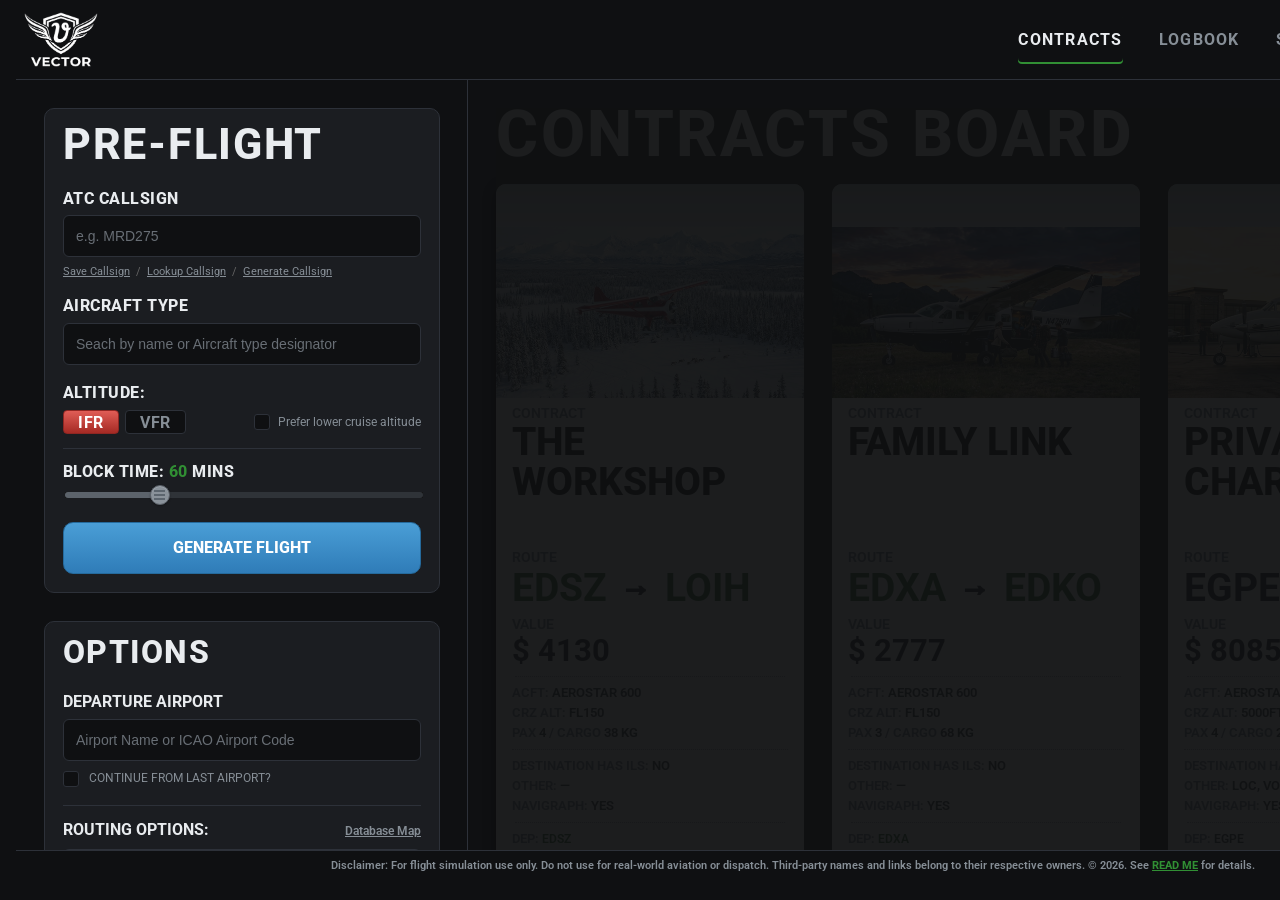
==== index.html @ 9121f008 "Fix military ticket styling, MTOW notam timing, route-search perf, mission pool/weight data (part 10" ====
<!DOCTYPE html>
<html lang="en">
<head>
    <meta charset="UTF-8">
    <meta name="viewport" content="width=device-width, initial-scale=1.0">
	<link rel="preconnect" href="https://fonts.googleapis.com">
	<link rel="preconnect" href="https://fonts.gstatic.com" crossorigin>
	<link href="https://fonts.googleapis.com/css2?family=Roboto:wght@400;500;600;700&display=swap" rel="stylesheet">
	<link rel="stylesheet" href="styles.css">
    <title>VECTOR - FLIGHT DISPATCH</title>
	<link rel="icon" href="favicon/favicon.ico" sizes="any">
	<link rel="icon" type="image/png" sizes="32x32" href="favicon/favicon-32x32.png">
	<link rel="icon" type="image/png" sizes="16x16" href="favicon/favicon-16x16.png">
	<link rel="apple-touch-icon" sizes="180x180" href="favicon/apple-touch-icon.png">
	<link rel="manifest" href="favicon/site.webmanifest">
	<meta http-equiv="Cache-Control" content="no-cache, no-store, must-revalidate">
	<meta http-equiv="Pragma" content="no-cache">
	<meta http-equiv="Expires" content="0">
<script>
(function () {
    var useFileProtocol = window.location.protocol === "file:";
    var loaderUrl = useFileProtocol ? "loader.js" : ("loader.js?_=" + Date.now());
    if (!useFileProtocol) {
        try {
            loaderUrl = new URL("loader.js", window.location.href).toString();
            loaderUrl += (loaderUrl.indexOf("?") === -1 ? "?" : "&") + "_=" + Date.now();
        } catch (e) {}
    }
    document.write('<script src="' + loaderUrl + '"><\/script>');
})();
</script>
</head>
<body>
<div class="app-shell">
<header class="board-topbar" aria-label="VECTOR main navigation">
    <button type="button" class="board-topbar-logo-btn" onclick="boardTabGo('contracts')" aria-label="VECTOR home - Contracts Board">
        <img src="images/logowhite.png" alt="VECTOR" class="board-topbar-logo">
    </button>
    <div class="board-topbar-end">
    <nav class="board-topbar-nav" role="tablist" aria-label="Contracts, Logbook and Settings">
        <button type="button" id="boardTabContracts" class="board-topbar-link is-active" role="tab" aria-selected="true" onclick="boardTabGo('contracts')">CONTRACTS</button>
        <button type="button" id="boardTabLogbook" class="board-topbar-link" role="tab" aria-selected="false" onclick="boardTabGo('logbook')">LOGBOOK</button>
        <button type="button" id="boardTabSettings" class="board-topbar-link" role="tab" aria-selected="false" onclick="boardTabGo('settings')">SETTINGS</button>
    </nav>
    <a href="https://www.buymeacoffee.com/manicminer" target="_blank" rel="noopener noreferrer" class="board-topbar-bmc footer-bmc" aria-label="Buy Me a Coffee">
        <img src="https://cdn.buymeacoffee.com/buttons/v2/default-yellow.png" alt="Buy Me a Coffee" class="board-topbar-bmc-img">
    </a>
    </div>
</header>
<hr class="board-topbar-rule" aria-hidden="true">
<div class="app-body">
<aside class="board-sidebar" aria-label="VECTOR dispatch controls">
    <div class="board-sidebar-scroll">
        <div class="board-sidebar-preflight-card">
        <h2 class="board-sidebar-heading">Pre-Flight</h2>
        <div class="dispatch-control-group board-sidebar-form">
            <div class="dispatch-form-field">
                <label for="callsignInput">ATC CALLSIGN</label>
                <input type="text" id="callsignInput" placeholder="e.g. MRD275" maxlength="7" required>
                <span class="field-hint callsign-actions" style="display:block; margin-left:0; margin-top:0;">
                    <a class="link-inline" onclick="event.preventDefault(); saveCallsign();">Save Callsign</a>
                    <span class="field-hint-sep">/</span>
                    <a class="link-inline" href="https://123atc.com/call-signs" target="_blank" rel="noopener noreferrer">Lookup Callsign</a>
                    <span class="field-hint-sep">/</span>
                    <a class="link-inline" onclick="event.preventDefault(); generateRandomCallsign();">Generate Callsign</a>
                </span>
            </div>
            <div class="dispatch-form-field">
                <label for="aircraftInput" class="flex-label">AIRCRAFT TYPE</label>
                <div class="input-relative-wrap">
                    <input type="text" id="aircraftInput" placeholder="Seach by name or Aircraft type designator" autocomplete="off">
                    <div id="customAircraftList" class="custom-datalist"></div>
                </div>
            </div>
            <div class="dispatch-form-field altitude-title-field">
                <label class="field-title">ALTITUDE:</label>
            </div>
            <div class="preflight-rules-row">
                <div class="preflight-rules-toggle" role="group" aria-label="Flight rules">
                    <button type="button" id="ifrRulesBtn" class="rules-toggle-btn is-active" aria-pressed="true" onclick="setFlightRulesMode('IFR')">IFR</button>
                    <button type="button" id="vfrRulesBtn" class="rules-toggle-btn" aria-pressed="false" onclick="setFlightRulesMode('VFR')">VFR</button>
                </div>
                <label class="preflight-prefer-lower" for="preferLowerCruiseToggle">
                    <input type="checkbox" id="preferLowerCruiseToggle"> Prefer lower cruise altitude
                </label>
            </div>
            <script>
            (function () {
                try {
                    var saved = localStorage.getItem("dispatcher_flight_rules_mode");
                    if (saved === "VFR") {
                        var vfrEl = document.getElementById("vfrRulesBtn");
                        var ifrEl = document.getElementById("ifrRulesBtn");
                        if (vfrEl) { vfrEl.classList.add("is-active"); vfrEl.setAttribute("aria-pressed", "true"); }
                        if (ifrEl) { ifrEl.classList.remove("is-active"); ifrEl.setAttribute("aria-pressed", "false"); }
                    }
                    var lowerEl = document.getElementById("preferLowerCruiseToggle");
                    var savedLower = localStorage.getItem("dispatcher_prefer_lower_cruise");
                    if (lowerEl && savedLower === "1") lowerEl.checked = true;
                    if (lowerEl) {
                        lowerEl.addEventListener("change", function () {
                            localStorage.setItem("dispatcher_prefer_lower_cruise", lowerEl.checked ? "1" : "0");
                        });
                    }
                } catch (e) {}
            })();
            </script>
            <hr class="preflight-rules-divider">
            <div class="slider-section board-sidebar-slider">
                <label for="timeSlider" class="slider-header-row" id="timeSliderHeading">
                    Block Time: <span id="timeVal">60</span> <span id="timeUnit">mins</span>
                </label>
                <input type="range" id="timeSlider" min="40" max="120" step="10" value="60" oninput="updateFlightTimeDisplay()" style="width: 100%; cursor: pointer;">
            </div>
            <div class="slider-section board-sidebar-slider" id="heliFixedBlockTime" style="display:none;">
                <label class="slider-header-row">BLOCK TIME: <span id="heliFixedBlockVal">30</span> MINS</label>
            </div>
            <button id="generateFlightBtn" type="button" onclick="dispatchFlight()">GENERATE FLIGHT</button>
        </div>
        </div>
        <details class="board-sidebar-optional-details" open>
            <summary class="board-sidebar-subheading">Options</summary>
            <div class="board-sidebar-optional-body">
            <div class="dispatch-form-field">
                <label for="depOverrideInput" class="field-title">DEPARTURE AIRPORT</label>
                <div class="dep-field-wrap">
                    <input type="text" id="depOverrideInput" placeholder="Airport Name or ICAO Airport Code" autocomplete="off">
                    <div id="customAirportList" class="custom-datalist"></div>
                </div>
            </div>
            <div class="dispatch-form-field board-sidebar-checks">
                <label class="checkbox-option checkbox-option--last-arrival" for="useLastArrivalToggle">
                    <input type="checkbox" id="useLastArrivalToggle" onchange="toggleLastArrival()">CONTINUE FROM LAST AIRPORT?
                </label>
            </div>
            <hr class="board-sidebar-navigraph-divider board-sidebar-navigraph-divider--bottom" aria-hidden="true">
            <div class="dispatch-form-field">
                <div class="routing-options-header">
                    <label for="routingScopeSelect" class="field-title">ROUTING OPTIONS:</label>
                    <span class="field-hint routing-map-hint"><a class="link-inline" href="https://www.google.com/maps/d/edit?mid=1m27z2BIBRWRM3MgD9UExPAOqxxRmntE&usp=sharing" target="_blank" rel="noopener noreferrer">Database Map</a></span>
                </div>
                <select id="routingScopeSelect">
                    <option value="worldwide">Worldwide</option>
                    <option value="americas">Americas Only</option>
                    <option value="row">Europe &amp; Rest of World</option>
                </select>
                <script>
                (function () {
                    var valid = { worldwide: true, americas: true, row: true };
                    try {
                        var saved = localStorage.getItem("dispatcher_routing_scope");
                        var sel = document.getElementById("routingScopeSelect");
                        if (saved && valid[saved] && sel) sel.value = saved;
                    } catch (e) {}
                })();
                </script>
            </div>
            <label class="board-sidebar-navigraph-panel" for="navigraphOnlyToggle">
                <span class="board-sidebar-navigraph-option">
                    <input type="checkbox" id="navigraphOnlyToggle">
                    <img src="images/icon_navi_color.png" alt="" class="board-sidebar-navigraph-icon" aria-hidden="true">
                    <span class="board-sidebar-navigraph-text">Only use Navigraph airports</span>
                </span>
            </label>
                <script>
                (function () {
                    try {
                        var el = document.getElementById("navigraphOnlyToggle");
                        var saved = localStorage.getItem("dispatcher_navigraph_only");
                        if (el && saved === "1") el.checked = true;
                        if (el) {
                            el.addEventListener("change", function () {
                                localStorage.setItem("dispatcher_navigraph_only", el.checked ? "1" : "0");
                            });
                        }
                    } catch (e) {}
                })();
                </script>
            <div class="dispatch-form-field board-sidebar-checks">
                <label class="checkbox-option" for="militaryBaseToggle">
                    <input type="checkbox" id="militaryBaseToggle">USE MILITARY AIRBASES / CIVILIAN CONTRACTOR
                </label>
            </div>
            <div class="board-sidebar-flourish" aria-hidden="true">
                <img src="images/flourish.png" alt="">
            </div>
            </div>
            <p id="appVersionLabel" class="board-sidebar-app-version" aria-label="Application version"></p>
        </details>
    </div>
</aside>
<div class="board-main">
<div class="container">
<div id="contractsBoardPanel" class="contracts-board-panel is-active is-awaiting-generate" aria-label="Available contracts">
    <div class="contracts-board-header">
        <h3>Contracts Board</h3>
        <p class="contracts-board-note" id="contractsBoardNote"></p>
    </div>
    <div class="contracts-ticket-stage">
        <div class="contracts-ticket-grid is-inactive" id="contractsTicketGrid">
        <div class="contract-ticket-slot">
        <article class="contract-ticket" data-ticket-index="0" aria-label="Contract ticket 1" onclick="onContractTicketClick(event, 0)">
                <div class="contract-ticket-photo-wrap">
                    <div class="contract-ticket-photo" data-role="photo" aria-hidden="true"></div>
                    <div class="contract-ticket-photo-overlay" data-role="photo-overlay" aria-hidden="true"></div>
                    <div class="contract-ticket-photo-matrix" data-role="photo-matrix" aria-hidden="true"></div>
                    <p class="contract-ticket-photo-brief" data-role="photo-brief" aria-hidden="true"></p>
                    <p class="contract-ticket-photo-label" data-role="photo-label">FLIGHT# VEC001</p>
                </div>
                <div class="contract-ticket-headline">
                    <p class="contract-ticket-label">CONTRACT</p>
                    <div class="contract-ticket-title-row">
                        <h4 class="contract-ticket-mission" data-role="mission">Awaiting dispatch</h4>
                    </div>
                    <hr class="contract-ticket-title-rule" aria-hidden="true">
                </div>
            <div class="contract-ticket-body">
                <p class="contract-ticket-label">ROUTE</p>
                <p class="contract-ticket-route" data-role="route">
                    <span class="contract-ticket-route-icao" data-role="dep-icao">—</span>
                    <span class="contract-ticket-route-arrow" aria-hidden="true"></span>
                    <span class="contract-ticket-route-icao" data-role="arr-icao">—</span>
                </p>
                <p class="contract-ticket-label">VALUE</p>
                <p class="contract-ticket-value" data-role="value">$ —</p>
                <hr class="contract-ticket-rule" aria-hidden="true">
                <div class="contract-ticket-meta" data-role="meta">Awaiting dispatch</div>
                <hr class="contract-ticket-rule" aria-hidden="true">
                <div class="contract-ticket-meta">
                    <div class="contract-ticket-meta-line" data-role="dep-scenery"></div>
                    <hr class="contract-ticket-meta-divider" aria-hidden="true">
                    <div class="contract-ticket-meta-line" data-role="arr-scenery"></div>
                </div>
                <p class="contract-ticket-pp" data-role="pp">+0 Prestige Points</p>
                <div class="contract-ticket-footer">
                <div class="contract-ticket-actions">
                    <button type="button" class="contract-ticket-accept" data-role="accept" disabled>Accept Contract</button>
                    <div class="contract-ticket-export" data-role="export">
                        <a class="simbrief-btn dispatch-action-btn" data-role="simbrief" href="#" target="_blank" rel="noopener noreferrer"><img src="images/icon_navi_color.png" alt="" class="dispatch-action-btn-icon" aria-hidden="true">Send Plan to SimBrief</a>
                        <a class="simbrief-btn dispatch-action-btn" data-role="pln" href="#" style="cursor: pointer;"><img src="images/MSFS2024.png" alt="" class="dispatch-action-btn-icon" aria-hidden="true">Download MSFS.PLN</a>
                        <hr class="contract-ticket-export-rule" aria-hidden="true">
                        <button type="button" class="contract-ticket-reselect" data-role="reselect" onclick="clearContractTicketSelection()">Select another job</button>
                        <button type="button" class="dispatch-action-btn" data-role="log" onclick="logCurrentFlight()">Save Flight to Logbook</button>
                    </div>
                </div>
                </div>
            </div>
        </article>
        </div>
        <div class="contract-ticket-slot">
        <article class="contract-ticket" data-ticket-index="1" aria-label="Contract ticket 2" onclick="onContractTicketClick(event, 1)">
                <div class="contract-ticket-photo-wrap">
                    <div class="contract-ticket-photo" data-role="photo" aria-hidden="true"></div>
                    <div class="contract-ticket-photo-overlay" data-role="photo-overlay" aria-hidden="true"></div>
                    <div class="contract-ticket-photo-matrix" data-role="photo-matrix" aria-hidden="true"></div>
                    <p class="contract-ticket-photo-brief" data-role="photo-brief" aria-hidden="true"></p>
                    <p class="contract-ticket-photo-label" data-role="photo-label">FLIGHT# VEC002</p>
                </div>
                <div class="contract-ticket-headline">
                    <p class="contract-ticket-label">CONTRACT</p>
                    <div class="contract-ticket-title-row">
                        <h4 class="contract-ticket-mission" data-role="mission">Awaiting dispatch</h4>
                    </div>
                    <hr class="contract-ticket-title-rule" aria-hidden="true">
                </div>
            <div class="contract-ticket-body">
                <p class="contract-ticket-label">ROUTE</p>
                <p class="contract-ticket-route" data-role="route">
                    <span class="contract-ticket-route-icao" data-role="dep-icao">—</span>
                    <span class="contract-ticket-route-arrow" aria-hidden="true"></span>
                    <span class="contract-ticket-route-icao" data-role="arr-icao">—</span>
                </p>
                <p class="contract-ticket-label">VALUE</p>
                <p class="contract-ticket-value" data-role="value">$ —</p>
                <hr class="contract-ticket-rule" aria-hidden="true">
                <div class="contract-ticket-meta" data-role="meta">Awaiting dispatch</div>
                <hr class="contract-ticket-rule" aria-hidden="true">
                <div class="contract-ticket-meta">
                    <div class="contract-ticket-meta-line" data-role="dep-scenery"></div>
                    <hr class="contract-ticket-meta-divider" aria-hidden="true">
                    <div class="contract-ticket-meta-line" data-role="arr-scenery"></div>
                </div>
                <p class="contract-ticket-pp" data-role="pp">+0 Prestige Points</p>
                <div class="contract-ticket-footer">
                <div class="contract-ticket-actions">
                    <button type="button" class="contract-ticket-accept" data-role="accept" disabled>Accept Contract</button>
                    <div class="contract-ticket-export" data-role="export">
                        <a class="simbrief-btn dispatch-action-btn" data-role="simbrief" href="#" target="_blank" rel="noopener noreferrer"><img src="images/icon_navi_color.png" alt="" class="dispatch-action-btn-icon" aria-hidden="true">Send Plan to SimBrief</a>
                        <a class="simbrief-btn dispatch-action-btn" data-role="pln" href="#" style="cursor: pointer;"><img src="images/MSFS2024.png" alt="" class="dispatch-action-btn-icon" aria-hidden="true">Download MSFS.PLN</a>
                        <hr class="contract-ticket-export-rule" aria-hidden="true">
                        <button type="button" class="contract-ticket-reselect" data-role="reselect" onclick="clearContractTicketSelection()">Select another job</button>
                        <button type="button" class="dispatch-action-btn" data-role="log" onclick="logCurrentFlight()">Save Flight to Logbook</button>
                    </div>
                </div>
                </div>
            </div>
        </article>
        </div>
        <div class="contract-ticket-slot">
        <article class="contract-ticket" data-ticket-index="2" aria-label="Contract ticket 3" onclick="onContractTicketClick(event, 2)">
                <div class="contract-ticket-photo-wrap">
                    <div class="contract-ticket-photo" data-role="photo" aria-hidden="true"></div>
                    <div class="contract-ticket-photo-overlay" data-role="photo-overlay" aria-hidden="true"></div>
                    <div class="contract-ticket-photo-matrix" data-role="photo-matrix" aria-hidden="true"></div>
                    <p class="contract-ticket-photo-brief" data-role="photo-brief" aria-hidden="true"></p>
                    <p class="contract-ticket-photo-label" data-role="photo-label">FLIGHT# VEC003</p>
                </div>
                <div class="contract-ticket-headline">
                    <p class="contract-ticket-label">CONTRACT</p>
                    <div class="contract-ticket-title-row">
                        <h4 class="contract-ticket-mission" data-role="mission">Awaiting dispatch</h4>
                    </div>
                    <hr class="contract-ticket-title-rule" aria-hidden="true">
                </div>
            <div class="contract-ticket-body">
                <p class="contract-ticket-label">ROUTE</p>
                <p class="contract-ticket-route" data-role="route">
                    <span class="contract-ticket-route-icao" data-role="dep-icao">—</span>
                    <span class="contract-ticket-route-arrow" aria-hidden="true"></span>
                    <span class="contract-ticket-route-icao" data-role="arr-icao">—</span>
                </p>
                <p class="contract-ticket-label">VALUE</p>
                <p class="contract-ticket-value" data-role="value">$ —</p>
                <hr class="contract-ticket-rule" aria-hidden="true">
                <div class="contract-ticket-meta" data-role="meta">Awaiting dispatch</div>
                <hr class="contract-ticket-rule" aria-hidden="true">
                <div class="contract-ticket-meta">
                    <div class="contract-ticket-meta-line" data-role="dep-scenery"></div>
                    <hr class="contract-ticket-meta-divider" aria-hidden="true">
                    <div class="contract-ticket-meta-line" data-role="arr-scenery"></div>
                </div>
                <p class="contract-ticket-pp" data-role="pp">+0 Prestige Points</p>
                <div class="contract-ticket-footer">
                <div class="contract-ticket-actions">
                    <button type="button" class="contract-ticket-accept" data-role="accept" disabled>Accept Contract</button>
                    <div class="contract-ticket-export" data-role="export">
                        <a class="simbrief-btn dispatch-action-btn" data-role="simbrief" href="#" target="_blank" rel="noopener noreferrer"><img src="images/icon_navi_color.png" alt="" class="dispatch-action-btn-icon" aria-hidden="true">Send Plan to SimBrief</a>
                        <a class="simbrief-btn dispatch-action-btn" data-role="pln" href="#" style="cursor: pointer;"><img src="images/MSFS2024.png" alt="" class="dispatch-action-btn-icon" aria-hidden="true">Download MSFS.PLN</a>
                        <hr class="contract-ticket-export-rule" aria-hidden="true">
                        <button type="button" class="contract-ticket-reselect" data-role="reselect" onclick="clearContractTicketSelection()">Select another job</button>
                        <button type="button" class="dispatch-action-btn" data-role="log" onclick="logCurrentFlight()">Save Flight to Logbook</button>
                    </div>
                </div>
                </div>
            </div>
        </article>
        </div>
    </div>
    </div>
</div>

<div id="logbookPanel" class="settings-panel settings-group board-logbook">
        <h3>PILOT LOGBOOK</h3>
        <div class="logbook-sheet">
        <div class="db-stats-container logbook-stats-grid">
            <div class="db-stat-item db-stat-item--static">
                <span>Total Flights</span>
                <span id="lbTotalFlights">0</span>
            </div>
            <div class="db-stat-item db-stat-item--static">
                <span>Flight Time (hrs)</span>
                <span id="lbTotalHours">0.0</span>
            </div>
            <div class="db-stat-item db-stat-item--static">
                <span>Savings</span>
                <span id="lbTotalSavings">$0</span>
            </div>
        </div>
<div class="url-box logbook-table-wrap">
<table id="logbookTable" style="margin-top: 0; text-align: left; width: 100%;">
<thead>
    <tr>
        <th class="lb-date">Date</th>
        <th class="lb-route">Route</th>
        <th class="lb-aircraft">Aircraft</th>
        <th class="lb-mission">Mission</th>
        <th class="lb-time">Time</th>
        <th class="lb-action">Remove</th>
    </tr>
</thead>
                <tbody id="logbookTableBody">
                    <tr><td colspan="6" style="text-align: center; opacity: 0.7;">No flights logged yet.</td></tr>
                </tbody>
            </table>
        </div>
        <div id="paginationControls" class="pagination-controls">
            <a href="#" onclick="event.preventDefault(); changePage(-1);">&lt; Prev.</a>
            <span id="pageIndicator" class="pagination-indicator"></span>
            <a href="#" onclick="event.preventDefault(); changePage(1);">Next &gt;</a>
        </div>
        <div class="logbook-actions">
            <a href="#" id="addLastFlightLink" onclick="event.preventDefault(); addLastFlightToLogbook();">Add last flight to logbook</a>
            <div class="logbook-actions-right">
                <a href="#" id="exportLogbookLink" onclick="event.preventDefault(); exportDatabaseBackup();">Export Logbook</a>
                <span class="field-hint-sep">/</span>
                <a href="#" id="clearLogbookLink" class="link-danger is-disabled" aria-disabled="true" onclick="event.preventDefault(); clearLogbook();">Clear entire logbook</a>
            </div>
        </div>
        </div>
    </div>
    <div id="settingsPanel" class="settings-panel settings-group board-settings">
        <h3>SETTINGS</h3>
        <div class="settings-sheet">
        <div class="settings-sheet-body">
        <div class="settings-sheet-group">
        <details class="settings-section">
            <summary>Owned Airports</summary>
            <div class="settings-section-body settings-form-card">
        <div class="hint-block">
            Enter the ICAO codes for airport scenery that you own, separated by commas. As long as the ICAO is in the master database, or you have added it using the "Add New Airport (to Local DB)" option below, and you have selected 'Enable Preferred Routing', the dispatcher will prioritize routes using these airports and highlight the ICAO code in a green colour on the dispatch form to indicate that you own this airport.
        </div>
        <textarea id="ownedAirportsInput" rows="3" placeholder="e.g. EGLL, KJFK, YSSY" style="resize: vertical;"></textarea>
        <div class="prefer-owned-row">
            <input type="checkbox" id="preferOwnedToggle">
            <label for="preferOwnedToggle" class="accent-checkbox-label">Enable Preferred Routing</label>
        </div>
        <button type="button" onclick="saveOwnedAirports()">Save Airport Preferences</button>
            </div>
        </details>
        <details class="settings-section">
            <summary>Job Ticket Photo Filter</summary>
            <div class="settings-section-body settings-form-card">
        <div class="hint-block">
            Select 'Static' to remove the animation on the mission image on the contract tickets.
        </div>
        <div class="photo-filter-btn-grid" id="contractsPhotoFxToggle" role="group" aria-label="Ticket photo hover effect">
            <div class="photo-filter-option">
                <div class="photo-filter-preview-wrap">
                    <div class="photo-filter-preview-photo" data-role="photo-filter-preview" aria-hidden="true"></div>
                </div>
                <button type="button" class="photo-filter-btn" data-fx="static" aria-pressed="false">Static</button>
            </div>
            <div class="photo-filter-option photo-filter-option--crt">
                <div class="photo-filter-preview-wrap photo-filter-preview-wrap--crt">
                    <div class="photo-filter-preview-photo" data-role="photo-filter-preview" aria-hidden="true"></div>
                </div>
                <button type="button" class="photo-filter-btn" data-fx="crt" aria-pressed="true">CRT</button>
            </div>
        </div>
            </div>
        </details>
        <details class="settings-section">
            <summary>Add New Airport (to Local DB)</summary>
            <div class="settings-section-body settings-form-card">
        <div class="hint-block">
            Adds a missing airport to your local database so it can be used for departures, arrivals, and owned-airport routing. Latitude and longitude are required for distance and route generation.
        </div>
		<div class="form-grid-2" style="margin-top: 10px;">
			<div>
			<label for="newLat">Latitude (Decimal):</label>
			<input type="number" id="newLat" placeholder="e.g. 35.214" step="any">
			</div>
			<div>
			<label for="newLon">Longitude (Decimal):</label>
			<input type="number" id="newLon" placeholder="e.g. -80.943" step="any">
			</div>
		</div>
		<div class="form-grid-4">
            <div>
                <label for="newIcao">Airport ICAO:</label>
                <input type="text" id="newIcao" placeholder="e.g. EGLL" maxlength="4">
            </div>
            <div>
                <label for="newName">Airport Name:</label>
                <input type="text" id="newName" placeholder="e.g. Heathrow">
            </div>
            <div>
                <label for="newElev">Elevation (ft):</label>
                <input type="number" id="newElev" placeholder="e.g. 83">
            </div>
            <div>
                <label for="newApLength">Runway Length (ft):</label>
                <input type="number" id="newApLength" placeholder="e.g. 8000">
            </div>
        </div>
		<div class="form-grid-2">
            <div>
                <label for="newRwyType">Largest aircraft type permitted:</label>
                <select id="newRwyType">
                    <option value="GA">Light GA only</option>
                    <option value="TURBO">Turboprops (includes GA)</option>
                    <option value="BIZ JET">Business jets (includes Turboprops &amp; GA)</option>
                    <option value="JET">Full jet field (airliners, fighters, bombers, biz jets, and all smaller types)</option>
                    <option value="HELI">Helipad/ Helicopters only</option>
                    <option value="GLIDER">Glider strip / winch launch only</option>
                </select>
                <details class="info-details airport-rwy-type-help">
                    <summary>Why separate turboprop and business jet?</summary>
                    <div class="info-details-body">
                        Even when a runway is long enough on paper, noise rules, weight limits, or missing FBO facilities may still restrict it to turboprops only. Set the highest aircraft category this airport actually supports. Runway length is entered separately and is also checked against each aircraft.
                    </div>
                </details>
            </div>
            <div>
                <label for="newSource">Scenery source (display only):</label>
                <select id="newSource">
                    <option value="Contrail Store">Contrail</option>
                    <option value="Flightsim.to">Flightsim.to</option>
                    <option value="iniBuilds">iniBuilds</option>
                    <option value="MSFS hand-crafted airport">MSFS Hand-Crafted</option>
                    <option value="Asobo Gliderport">Asobo Gliderport</option>
                    <option value="Asobo Detailed Airports">Asobo Detailed Airports</option>
                    <option value="MSFS Marketplace">MSFS Marketplace</option>
                    <option value="ORBX Store">ORBX</option>
                    <option value="SimMarket Store">SimMarket</option>
                    <option value="Other">Other Retail Channels</option>
                </select>
            </div>
        </div>
        <div class="control-group mission-tags-section airport-additional-options">
            <h4 class="form-section-title">Additional Options</h4>
            <div class="note-text" style="margin-bottom: 12px;">N.B. If 'Military airbase' is selected, this field is only used when 'Use Military Airbases' is enabled in the sidebar Options panel.</div>
            <div class="checkbox-grid">
                <label class="checkbox-option" for="newApMilitary">
                    <input type="checkbox" id="newApMilitary">Military airbase</label>
                <label class="checkbox-option" for="newApHasIls">
                    <input type="checkbox" id="newApHasIls">Has ILS approach</label>
            </div>
        </div>
        <div class="btn-row">
            <button type="button" onclick="saveCustomAirport()">Save Custom Airport</button>
        </div>
        <details class="info-details">
            <summary>What does Add New Airport (to Local DB) do?</summary>
            <div class="info-details-body">
                <strong>Add New Airport (to Local DB):</strong> Saves a missing airport to your browser so it appears in the departure search and route picker.
                <ul>
                    <li>Runway length and largest permitted aircraft type control which airframes can use the airport.</li>
                    <li>Coordinates are used for distance, heading, and map routing — look them up if you are unsure.</li>
                    <li>Custom glider strips: set largest permitted aircraft type to <strong>Glider strip / winch launch only</strong>.</li>
                </ul>
            </div>
        </details>
            </div>
        </details>
        <details class="settings-section">
            <summary>Add New Aircraft (to Local DB)</summary>
            <div class="settings-section-body settings-form-card">
        <div class="hint-block">
            Adds a missing aircraft to your local fleet list.
        </div>
        <div class="form-grid-2">
            <div>
                <label for="newAcName">Aircraft Name:</label>
                <input type="text" id="newAcName" placeholder="e.g. Guimbal Cabri G2">
            </div>
            <div>
                <label for="newAcIcao">Aircraft ICAO Code: <span class="field-hint">(<a href="https://www.icao.int/operational-safety/doc-8643-aircraft-type-designators/search" target="_blank" rel="noopener noreferrer">Lookup Aircraft</a> / <a href="https://www.helihub.com/data/icao-code/" target="_blank" rel="noopener noreferrer">Lookup Helicopter</a>)</span></label>
                <input type="text" id="newAcIcao" placeholder="e.g. CABG" maxlength="4">
            </div>
        </div>
        <div class="form-grid-2">
            <div>
                <label for="newAcLength">Min Takeoff Distance (ft):</label>
                <input type="number" id="newAcLength" placeholder="e.g. 1000">
            </div>
            <div>
                <label for="newAcClass">Aircraft Type:</label>
<select id="newAcClass" onchange="updateCustomAircraftForm()">
    <optgroup label="Civilian">
        <option value="GA">General Aviation / STOL</option>
        <option value="TURBO">Turboprop</option>
        <option value="BIZ JET">Business Jet</option>
        <option value="JET">Commercial Airliners (Passenger &amp; Freight)</option>
    </optgroup>
    <optgroup label="Military / Special">
        <option value="MIL_JET">Fighter Jet</option>
        <option value="WARBIRD">Warbird (e.g. Spitfire)</option>
        <option value="HELI">Helicopter</option>
        <option value="GLIDER">Glider / Sailplane</option>
    </optgroup>
</select>
            </div>
        </div>
        <div class="form-grid-2-mt">
            <div>
                <label for="newAcMaxD">Maximum range (nm):</label>
                <input type="number" id="newAcMaxD" placeholder="e.g. 3115" min="1" oninput="this.dataset.touched='1'">
            </div>
        </div>
        <div class="note-text" style="margin-bottom: 24px;">N.B. Minimum sector distance is set automatically by the aircraft class. Enter manufacturer maximum range from the POH or AFM. The dispatcher uses this value for routing and range-cap alerts.</div>
        <div class="form-grid-2-mt">
            <div>
                <label for="newAcMaxPax">Max Passengers (excluding pilot):</label>
                <input type="number" id="newAcMaxPax" placeholder="e.g. 180">
            </div>
            <div>
                <label for="newAcMaxCargo">Max Cargo (kg):</label>
                <input type="number" id="newAcMaxCargo" placeholder="e.g. 5000">
            </div>
            <div>
                <label for="newAcMtow">MTOW (kg):</label>
                <input type="number" id="newAcMtow" placeholder="e.g. 75000">
            </div>
            <div>
                <label for="newAcOew">OEW (kg):<span class="field-hint">(<a href="https://ansperformance.eu/acronym/oew/" target="_blank" rel="noopener noreferrer">OEW definition</a>)</span></label>
                <input type="number" id="newAcOew" placeholder="e.g. 42000">
            </div>
            <div>
                <label for="newAcMlw">MLW (kg, optional):<span class="field-hint">(Max Landing Weight)</span></label>
                <input type="number" id="newAcMlw" placeholder="e.g. 63000">
            </div>
            <div>
                <label for="newAcMzfw">MZFW (kg, optional):<span class="field-hint">(Max Zero-Fuel Weight)</span></label>
                <input type="number" id="newAcMzfw" placeholder="e.g. 58000">
            </div>
        </div>
        <div class="note-text" style="margin-bottom: 12px;">N.B. MLW and MZFW are optional. Leave blank if unknown from the POH/AFM — the dispatcher simply won't apply that weight cap for this aircraft. Both must be at or below MTOW.</div>
        <div class="form-grid-2-mt section-before-mission-tags">
            <div>
                <label for="newAcFuel">Fuel Burn (kg/nm):</label>
                <input type="number" id="newAcFuel" placeholder="e.g. 6.0" step="0.1">
            </div>
        </div>
	<div class="control-group mission-tags-section">
            <h4 class="form-section-title">Mission roles</h4>
            <div class="note-text" style="margin-bottom: 12px;">Tick what this aircraft flies. VECTOR builds the mission list automatically — you do not pick individual briefings here.</div>
            <div class="checkbox-grid">
                <label class="checkbox-option" for="newAcRolePassenger">
                    <input type="checkbox" id="newAcRolePassenger" checked onchange="updateCustomAircraftForm()">Passenger</label>
                <label class="checkbox-option" for="newAcRoleCargo">
                    <input type="checkbox" id="newAcRoleCargo" onchange="updateCustomAircraftForm()">Cargo / freight</label>
                <label class="checkbox-option" for="newAcRoleExecutive">
                    <input type="checkbox" id="newAcRoleExecutive" onchange="updateCustomAircraftForm()">Executive (business jet / VIP)</label>
                <label class="checkbox-option" for="newAcRoleMilitary">
                    <input type="checkbox" id="newAcRoleMilitary" onchange="updateCustomAircraftForm()">Military operations</label>
                <label class="checkbox-option" for="newAcRoleMedevac">
                    <input type="checkbox" id="newAcRoleMedevac">Air ambulance / medevac</label>
            </div>
            <div id="acCargoTierWrap" class="form-grid-2-mt" style="display: none;">
                <div>
                    <label for="newAcCargoTier">Cargo type:</label>
                    <select id="newAcCargoTier" class="select-no-margin">
                        <option value="light">Light cargo</option>
                        <option value="regional">Regional cargo</option>
                        <option value="heavy">Heavy cargo (civil)</option>
                        <option value="military">Military cargo / airlifter</option>
                    </select>
                </div>
            </div>
            <h4 class="form-section-subtitle">Additional Options</h4>
            <div class="checkbox-grid">
                <div class="checkbox-option-group">
                    <label class="checkbox-option" for="newAcMilitary">
                        <input type="checkbox" id="newAcMilitary" onchange="updateCustomAircraftForm()">Military Aircraft</label>
                    <label class="checkbox-option checkbox-sub-option" id="acTagCivilOkWrap" for="newAcCivilOk" style="display: none;">
                        <input type="checkbox" id="newAcCivilOk">Can also fly civilian contracts</label>
                </div>
                <div id="acTagFighterWrap" class="checkbox-option" style="display: none;">
                    <input type="checkbox" id="newAcFighter">
                    <label for="newAcFighter">Fighter / tactical jet missions</label>
                </div>
                <label class="checkbox-option" for="newAcStol">
                    <input type="checkbox" id="newAcStol">Short-field / STOL capable</label>
                <div id="acTagLightHeliWrap" class="checkbox-option" style="display: none;">
                    <input type="checkbox" id="newAcLightHeli">
                    <label for="newAcLightHeli">Light helicopter (R22-class)</label>
                </div>
                <div id="acTagMilHeliWrap" class="checkbox-option" style="display: none;">
                    <input type="checkbox" id="newAcMilHeli">
                    <label for="newAcMilHeli">Military helicopter</label>
                </div>
                <label class="checkbox-option" for="newAcRecon">
                    <input type="checkbox" id="newAcRecon">Strategic Recon. Missions</label>
            </div>
            <h4 class="form-section-subtitle">Glider Options</h4>
            <div id="acTagGliderWrap" class="checkbox-grid" style="display: none;">
                <label class="checkbox-option" for="newAcSelfLaunch">
                    <input type="checkbox" id="newAcSelfLaunch">Self-launch (motor glider)</label>
                <label class="checkbox-option" for="newAcSelfSustain">
                    <input type="checkbox" id="newAcSelfSustain">Self-sustaining motor glider</label>
                <label class="checkbox-option" for="newAcSailplane">
                    <input type="checkbox" id="newAcSailplane">Pure sailplane (no engine)</label>
                <label class="checkbox-option" for="newAcElectric">
                    <input type="checkbox" id="newAcElectric">Electric self-launch</label>
                <label class="checkbox-option" for="newAcTwinSeat">
                    <input type="checkbox" id="newAcTwinSeat">Two-seat glider</label>
            </div>
        </div>
        <div class="control-group mission-tags-section ticket-fx-section">
            <h4 class="form-section-title">Job Ticket FX:</h4>
            <div class="note-text" style="margin-bottom: 12px;">Select one override for this aircraft. Untick the selected option to inherit its category default.</div>
            <input type="hidden" id="newAcTicketFx" value="">
            <div class="ticket-fx-selector-layout">
                <div class="ticket-fx-options-grid">
                    <label class="checkbox-option" for="newAcTicketFxStandard"><input type="checkbox" id="newAcTicketFxStandard" value="crt-standard" data-ticket-fx-option onchange="selectCustomAircraftTicketFx(this)">Standard CRT</label>
                    <label class="checkbox-option" for="newAcTicketFxMilitary"><input type="checkbox" id="newAcTicketFxMilitary" value="crt-military" data-ticket-fx-option onchange="selectCustomAircraftTicketFx(this)">Military Green</label>
                    <label class="checkbox-option" for="newAcTicketFxVintage"><input type="checkbox" id="newAcTicketFxVintage" value="crt-vintage" data-ticket-fx-option onchange="selectCustomAircraftTicketFx(this)">Vintage / Sepia</label>
                    <label class="checkbox-option" for="newAcTicketFxBusiness"><input type="checkbox" id="newAcTicketFxBusiness" value="crt-business" data-ticket-fx-option onchange="selectCustomAircraftTicketFx(this)">Business Jet LED</label>
                    <label class="checkbox-option" for="newAcTicketFxCommercial"><input type="checkbox" id="newAcTicketFxCommercial" value="crt-commercial" data-ticket-fx-option onchange="selectCustomAircraftTicketFx(this)">Commercial MCDU</label>
                    <label class="checkbox-option" for="newAcTicketFxRegional"><input type="checkbox" id="newAcTicketFxRegional" value="crt-regional" data-ticket-fx-option onchange="selectCustomAircraftTicketFx(this)">Regional Blue MCDU</label>
                    <label class="checkbox-option" for="newAcTicketFxStarship"><input type="checkbox" id="newAcTicketFxStarship" value="crt-starship" data-ticket-fx-option onchange="selectCustomAircraftTicketFx(this)">Starship Collins</label>
                    <label class="checkbox-option" for="newAcTicketFxHelicopter"><input type="checkbox" id="newAcTicketFxHelicopter" value="crt-helicopter" data-ticket-fx-option onchange="selectCustomAircraftTicketFx(this)">Helicopter Avionics ’90s</label>
                </div>
                <div class="ticket-fx-selector-preview" aria-hidden="true">
                    <div id="newAcTicketFxPreview" class="ticket-fx-custom-preview ticket-fx-preview-static"><span class="ticket-fx-custom-preview-copy">SELECT A PROFILE</span><span class="ticket-fx-custom-preview-label">INHERIT CATEGORY DEFAULT</span></div>
                </div>
            </div>
        </div>
        <div class="aircraft-save-block">
        <div class="btn-row btn-row--save-airframe">
            <button type="button" onclick="saveCustomAircraft()">Save Custom Airframe</button>
        </div>
        <details class="info-details">
            <summary>What does Add New Aircraft (to Local DB) do?</summary>
            <div class="info-details-body">
                <strong>Add New Aircraft (to Local DB):</strong> Saves an aircraft to your custom database.
                <ul>
                    <li>Mission tags are used to define how the dispatcher classifies aircraft. e.g. Gliders need Aircraft Type: <strong>Glider / Sailplane</strong>, category <strong>Glider</strong>, and the appropriate glider options (self-launch, sailplane, etc.).</li>
                    <li>Enter maximum range (nm) from the aircraft manual. This controls sector routing. Minimum sector distance is set automatically by class.</li>
                </ul>
            </div>
        </details>
        </div>
            </div>
        </details>
        <details class="settings-section">
            <summary>Custom Database Management</summary>
            <div class="settings-section-body settings-form-card">
				<div class="hint-block" style="text-align: left; margin-bottom: 20px; font-weight: normal;">
            N.B. Any custom aircraft and airports that you have added to your local database will be removed if you empty your browser cache. Use the buttons below to create and restore a local backup of your custom database before emptying your browser cache. Logbook Entries are included in the exported file.
        </div>
        <div class="backup-actions">
            <div class="backup-btn-grid">
                <button type="button" class="backup-btn backup-btn--manage" onclick="toggleManageCustomDb()">Manage Custom Database</button>
                <button type="button" class="backup-btn backup-btn--export" onclick="exportDatabaseBackup()">Export Backup</button>
                <button type="button" class="backup-btn backup-btn--reset" onclick="resetCustomDatabase()">Reset Custom Database</button>
                <button type="button" class="backup-btn backup-btn--import" onclick="document.getElementById('importFileInput').click()">Import Backup</button>
            </div>
            <input type="file" id="importFileInput" style="display:none;" accept=".json" onchange="importDatabaseBackup(this)">
            <div class="backup-info-grid">
                <details class="info-details reset-db-info backup-info-reset">
                    <summary>What does Reset Custom Database do?</summary>
                    <div class="info-details-body">
                        <strong>Step-by-Step</strong>
                        <ul class="numbered-list">
                            <li><strong>1. Confirmation:</strong> A dialog asks for permission to wipe custom data.</li>
                            <li><strong>2. Deletion:</strong> Custom airports, custom aircraft, custom mission assignments, Job Ticket FX settings, and your Owned Airports list are removed from your browser's local memory.</li>
                            <li><strong>3. What about my Logbook?:</strong> Your Logbook is not deleted when you click Reset Custom Database. You can clear your logbook entries on the Pilot Logbook page.</li>
                            <li><strong>4. Reassurance:</strong> Clicking Reset Custom Database does not clear your cookies, bookmarks, or browsing history; it only affects the specific VECTOR information listed above.</li>
                            <li><strong>5. Clean up:</strong> The interface will update to reflect the empty database.</li>
                        </ul>
                    </div>
                </details>
                <details class="info-details reset-db-info backup-info-export">
                    <summary>What does Export Backup do?</summary>
                    <div class="info-details-body">
                        Export Backup saves a local copy of any custom airports, custom aircraft (including Job Ticket FX settings and custom mission settings), your Logbook, and your Owned Airports list.
                    </div>
                </details>
            </div>
            <div id="manageCustomDbPanel" class="manage-custom-db-inline" style="display: none;">
            <h3 style="margin-top: 0;">Manage Custom Database</h3>
                <h4 class="manage-custom-db-heading">Custom Airports</h4>
                <div class="url-box logbook-table-wrap custom-db-table-wrap">
                    <table class="custom-db-table" style="margin-top: 0; text-align: left; width: 100%;">
                        <thead>
                            <tr>
                                <th class="cdb-icao">ICAO</th>
                                <th class="cdb-name">Name</th>
                                <th class="cdb-rwy">Runway Length</th>
                                <th class="cdb-source">Scenery Source</th>
                                <th class="cdb-action">Remove</th>
                            </tr>
                        </thead>
                        <tbody id="manageCustomAirportsBody"></tbody>
                    </table>
                </div>
                <h4 class="manage-custom-db-heading">Custom Aircraft</h4>
                <div class="url-box logbook-table-wrap custom-db-table-wrap">
                    <table class="custom-db-table" style="margin-top: 0; text-align: left; width: 100%;">
                        <thead>
                            <tr>
                                <th class="cdb-icao">ICAO</th>
                                <th class="cdb-name">Name</th>
                                <th class="cdb-mission">Mission Category</th>
                                <th class="cdb-action">Remove</th>
                            </tr>
                        </thead>
                        <tbody id="manageCustomAircraftBody"></tbody>
                    </table>
                </div>
            </div>
        </div>
        <hr class="config-separator">
        <div class="db-stats-container custom-db-stats">
            <div class="db-stat-item" onclick="toggleDropdown('customAirportsList')">
                <span>Saved Airports</span>
                <span id="customAirportsCount">0</span>
            </div>
            <div id="customAirportsList" class="db-dropdown" style="display:none;"></div>
            <div class="db-stat-item" onclick="toggleDropdown('savedAircraftList')">
                <span>Saved Aircraft</span>
                <span id="customAircraftCount">0</span>
            </div>
<div id="savedAircraftList" class="db-dropdown" style="display:none;"></div>
        </div>
            </div>
        </details>
        <details class="settings-section">
            <summary>Permanent Database</summary>
            <div class="settings-section-body settings-form-card">
        <div class="db-stats-container permanent-db-categories">
            <div class="db-stat-cell">
                <div class="db-stat-item" onclick="toggleDropdown('coreHandcraftedList')">
                    <span>MSFS Hand-Crafted</span>
                    <span id="coreHandcraftedCount">0</span>
                </div>
                <div id="coreHandcraftedList" class="db-dropdown" style="display:none;"></div>
            </div>
            <div class="db-stat-cell">
                <div class="db-stat-item" onclick="toggleDropdown('coreSmallDetailedList')">
                    <span>MSFS Small Detailed</span>
                    <span id="coreSmallDetailedCount">0</span>
                </div>
                <div id="coreSmallDetailedList" class="db-dropdown" style="display:none;"></div>
            </div>
            <div class="db-stat-cell">
                <div class="db-stat-item" onclick="toggleDropdown('coreGliderportsList')">
                    <span>MSFS Gliderports</span>
                    <span id="coreGliderportsCount">0</span>
                </div>
                <div id="coreGliderportsList" class="db-dropdown" style="display:none;"></div>
            </div>
            <div class="db-stat-cell">
                <div class="db-stat-item" onclick="toggleDropdown('coreThirdPartyList')">
                    <span>Third Party Airports</span>
                    <span id="coreThirdPartyCount">0</span>
                </div>
                <div id="coreThirdPartyList" class="db-dropdown" style="display:none;"></div>
            </div>
            <div class="db-stat-cell">
                <div class="db-stat-item" onclick="toggleDropdown('coreMilitaryList')">
                    <span>Military Bases</span>
                    <span id="coreMilitaryCount">0</span>
                </div>
                <div id="coreMilitaryList" class="db-dropdown" style="display:none;"></div>
            </div>
            <div class="db-stat-cell">
                <div class="db-stat-item" onclick="toggleDropdown('coreAircraftList')">
                    <span>Aircraft</span>
                    <span id="coreAircraftCount">0</span>
                </div>
                <div id="coreAircraftList" class="db-dropdown" style="display:none;"></div>
            </div>
            <div class="db-stat-cell">
                <div class="db-stat-item" onclick="toggleDropdown('coreMissionsList')">
                    <span>Missions</span>
                    <span id="coreMissionsCount">0</span>
                </div>
                <div id="coreMissionsList" class="db-dropdown" style="display:none;"></div>
            </div>
            <div class="note-text settings-section-note">
                N.B. Airports may be listed multiple times if available from different developers on different stores (e.g., Contrail, iniBuilds and ORBX).
            </div>
        </div>
            </div>
        </details>
        </div>
        </div>
    </div>
    <div class="footer-bar">
        
    </div>
</div>
</div>
</div>
<footer id="boardAppFooter" class="board-app-footer" aria-label="Site footer">
    <p class="settings-disclaimer board-app-footer-disclaimer footer-disclaimer">Disclaimer: For flight simulation use only. Do not use for real-world aviation or dispatch. Third-party names and links belong to their respective owners. &copy; 2026. See <a class="footer-readme" href="https://github.com/manicminer00/global-flight-dispatcher/blob/main/README.md" target="_blank" rel="noopener noreferrer">READ ME</a> for details.</p>
</footer>
</div>
<div id="vectorDialogBackdrop" class="vector-dialog-backdrop" hidden aria-hidden="true">
    <div id="vectorDialogPanel" class="vector-dialog" role="dialog" aria-modal="true" aria-labelledby="vectorDialogBody">
        <button type="button" class="vector-dialog-close" id="vectorDialogCloseBtn" aria-label="Close">&times;</button>
        <p class="vector-dialog-badge" id="vectorDialogBadge" hidden>NOTAM</p>
        <div class="vector-dialog-body" id="vectorDialogBody"></div>
        <div class="vector-dialog-actions" id="vectorDialogActions"></div>
    </div>
</div>
</body>
</html>
---- styles.css ----
html {
            scrollbar-gutter: stable;
        }
        :root {
			/* ------------------------------- FONT & SPACING ------------------------- */
            --font-size-nb: 13px;                         /* N.B. notes, info-details, DB lists, field hints */
            --font-size-ui: 14px;                           /* inputs, hints, checkboxes, action prompt */
            --font-size-small: 11px;                      /* footer, version label, logbook table */
            --font-size-btn: 16px;                        /* all buttons except GENERATE FLIGHT */
            --font-size-generate-btn: 18px;        /* GENERATE FLIGHT button only */
            --font-size-label: 1em;                       /* form labels, accent checkbox labels */
            --font-size-section-summary: 1.17em;    /* settings section titles (Owned Airports, etc.) */

            --font-weight-label: bold;                     /* form labels, accent checkbox labels */
            --font-weight-body: 600;                   /* notes, hints, checkboxes, muted body text */
            --font-weight-btn: bold;                        /* standard action buttons, backup buttons, SimBrief row */
            --font-weight-generate-btn: bold;        /* GENERATE FLIGHT button */
            --font-weight-panel-toggle: bold;        /* View Logbook / Settings buttons */
            --font-weight-db-stat: bold;                 /* DB category stat row labels */
            --font-weight-section-summary: bold; /* settings section summary lines */
            --font-weight-time-val: bold;                /* flight time slider value */
            --font-weight-footer-link: bold;             /* footer README & Buy Me A Coffee links */
            --font-weight-manage-heading: bold;  /* Manage Custom Database subheadings */
            --font-weight-optgroup: bold;              /* aircraft select group headers */
            --font-weight-input: normal;                 /* aircraft search input */
            --font-weight-logbook-header: 600;           /* logbook table heading row, matches .contract-ticket-meta-key */
            --font-weight-logbook-row: normal;           /* logbook table data rows */
			
            --spacing-inner: 15px;                       /* panel padding; settings section gaps */
            --spacing-hint-bottom: 10px;           /* gap below hint-block / note blocks */
            --spacing-section-title-bottom: 6px;  /* gap below h3 / form section titles */

            /* ---- v3 board tokens (Gemini + UI greyscale ticket look) ---- */
            --board-bg-page: #0f1012;
            --board-bg-sidebar: #15171a;
            --board-bg-panel: #1b1d21;
            --board-bg-panel-inner: #16181c;
            --board-btn-idle-top: color-mix(in srgb, var(--board-bg-page) 80%, #ffffff);
            --board-btn-idle-bottom: color-mix(in srgb, var(--board-bg-page) 72%, #8a9199);
            --board-bg-ticket: #e8eaed;
            --board-ticket-text: #16181c;
            --board-ticket-muted: #6b7280;
            --board-text-primary: #e9ecef;
            --board-text-muted: #868e96;
            --board-field-placeholder: #686e75;
            --board-border: #2d3139;
            --board-border-width: 1px;
            --board-control-radius: 6px;
            --board-control-padding: 11px 12px;
            --board-control-min-height: 42px;
            --board-control-line-height: 1.3;
            --board-focus-ring: #5a626c;
            --board-control-disabled-opacity: 0.5;
            --board-accent: #ff9f00;
            --board-btn-solid: #ff9f00;
            --board-btn-ghost: transparent;
            /* Layout: sidebar + contracts column capped to 3 tickets */
            --board-sidebar-width: 468px; /* +60px for long aircraft names in Pre-Flight / Options */
            --board-ticket-width: 308px; /* +5px on each side for the mission image */
            --board-main-pad-x: 28px;
            /* Sidebar: gap between cards */
            --board-sidebar-rhythm: 28px;
            --board-footer-bottom-inset: 27px;
            --board-footer-reserve: 56px;
            /* Match gap between tickets to space from sidebar divider → left ticket */
            --board-ticket-gap: var(--board-main-pad-x);
            --board-ticket-radius: 10px;
            --board-ticket-stack-step: 18px;
            --board-ticket-stack-peek: calc(var(--board-ticket-stack-step) * 2);
            --board-ticket-rule-width: 98%;
            --board-ui-radius: 10px;
            --board-ticket-font: "Roboto", "Segoe UI", Tahoma, Geneva, Verdana, sans-serif;
            --board-ticket-flight-font-military: var(--board-ticket-font);
            --board-panel-pad: 18px;
            --board-content-pad-top: 28px;
            /* Topbar logo (55) + vertical padding (24) + rule (1) */
            --board-app-chrome-height: 80px;
            --board-heading-line-height: 48pt;
            --board-main-content-width: calc(
                (3 * var(--board-ticket-width))
                + (2 * var(--board-ticket-gap))
                + (2 * var(--board-panel-pad))
                + (2 * var(--board-main-pad-x))
            );
            /* Top bar + rule align to right edge of third job ticket */
            --board-header-width: calc(
                var(--board-sidebar-width)
                + var(--board-main-pad-x)
                + (3 * var(--board-ticket-width))
                + (2 * var(--board-ticket-gap))
            );
            /* Shared locked width for Contracts / Logbook / Settings */
            --board-page-width: var(--board-main-content-width);
            /* Whole site shell width (sidebar + tickets + right gutter + main padding) */
            --board-ticket-gutter-right: 50px;
            --board-site-width: calc(
                var(--board-sidebar-width)
                + (2 * var(--board-main-pad-x))
                + (3 * var(--board-ticket-width))
                + (2 * var(--board-ticket-gap))
                + var(--board-ticket-gutter-right)
            );
			
           	/* ------------------------------- DARK MODE -------------------------------- */
            color-scheme: dark;
			
            /* --- Text colours --- */
            --accent-color: #2196f3;                    /* labels, primary buttons, focus rings */
            --text-primary: #e0e0e0;                    /* body, h3 headings, theme buttons */
            --text-muted: #717a8e;                     /* note-text, hints, checkboxes, footers */
            --text-secondary: #e0e0e0;                /* select/input text, DB expanded list items */
            --text-notice: #e0e0e0;                      /* info-details expanded panel body */
            --text-on-accent: #ffffff;                    /* white text on coloured buttons and hovers */
            --color-link-inline: #00bcd4;                /* inline links, field hints, scenery links */
            --color-link-danger: #ff5722;               /* delete/reset links, warnings */
            --color-link-readme: #318F34;            /* readme link, scenery link hover */
            --color-owned-airport: #3d9a4a;        /* owned ICAO highlight on dispatch form */
            --color-field-hint: #aaaaaa;                 /* small hint text beside labels */
            --color-field-hint-sep: #666666;         /* "/" separator in field hints */
            --color-version-label: #717a8e;          /* app version at bottom of settings */
            --color-footer-bmc: #ffffff;                 /* Buy Me A Coffee footer link */
            --placeholder-color: #717a8e;             /* input placeholder text */
            --dropdown-text: #e0e0e0;    /* select option text */
            --color-db-list-text: #e0e0e0; /* items inside expanded DB dropdown lists */
            --db-stat-text: #2196f3; /* Saved Airports/Aircraft & Permanent Database category labels */

            --text-ticket-note: #e0e0e0;  /* civilian ticket text */
            --text-ticket-military: #e0e0e0; /* military ticket text */
            --dispatch-details-label-text: #e0e0e0;
            --dispatch-details-value-text: #e0e0e0;
			
            /* --- Backgrounds --- */
            --bg-page: #171a24;                          /* page background outside main card */
            --bg-container: #202531;                   /* main card background; banner border blend */
            --bg-section: #181b25;                       /* control-group / settings-group panels */
            --bg-inset: #202531;                          /* url-box, logbook table cells */
            --bg-panel: #171a24;                         /* info-details body, DB dropdown panels */
            --bg-table-header: #171a24;             /* generic table headers (custom DB tables) */
            --bg-input: var(--bg-container);        /* text inputs, selects, textareas */
            --bg-db-stat: var(--bg-container);     /* DB category button background (Custom & Permanent) */
            --bg-checkbox: var(--bg-container); /* checkbox fill */
            --bg-url-box: var(--bg-inset);            /* monospace url / logbook wrap areas */
            --bg-details: var(--bg-panel);            /* alias for info-details panels */
            --bg-db-dropdown: var(--bg-panel); /* expanded DB list container */
            --dropdown-bg: var(--bg-input);       /* select & datalist panel background */
			
            /* --- Borders --- */
            --border-color: #3f434e;                     /* all panel, input, table and button borders */
            --border-width: 1px;
            --border-ticket-note: #00bcd4; /* civilian ticket left stripe */
            --border-ticket-military: #d4af37;         /* military ticket left stripe */
			
            /* --- Job tickets --- */
            --bg-ticket-note: #1b365d;                   /* civilian job ticket panel */
            --bg-ticket-military: color-mix(in srgb, #2b332c 90%, #ffffff); /* military job ticket panel (+10% lighter) */
            --ticket-line-height: 1.30;                 /* job ticket spacing (shared across all themes) */
            --ticket-row-spacing: 0.20em;              /* job ticket spacing (shared across all themes) */
			
            /* --- Buttons --- */
            --color-btn-bg: var(--accent-color);         /* standard button background */
            --color-btn-text: var(--text-on-accent);    /* standard button label */
            --color-btn-hover-bg: #318F34;               /* green hover for most buttons */
            --color-btn-hover-text: var(--text-on-accent); /* text on green hover */
            --color-btn-backup-hover-bg: #E3AE36; /* Export backup hover */
            --color-btn-import-hover-bg: #318F34;  /* Import backup hover */
            --color-btn-reset-hover-bg: #c75c5c;     /* Reset custom database hover (soft red) */
            --color-panel-toggle-bg: #1c202b;   /* View Logbook / Settings button background */
            --color-panel-toggle-text: #717a8e; /* View Logbook / Settings button label */
            --color-datalist-hover-bg: #2196f3; /* search dropdown item hover background */
            --color-datalist-hover-text: #ffffff; /* search dropdown item hover label */
            --color-db-stat-hover-bg: #181b25; /* DB category button hover (Custom & Permanent) */
			
            /* --- Shadows --- */
            --shadow-container: 0 4px 15px rgba(0,0,0,0.5);   /* main card drop shadow */
            --shadow-banner: 0 2px 8px rgba(0,0,0,0.3);       /* banner image shadow */
            --shadow-ticket-note: 0 4px 10px rgba(0, 0, 0, 0.4); /* job ticket shadow */
			
            /* --- Logbook table --- */
            --logbook-header-bg: #171a24;
            --logbook-header-text: #e0e0e0;
            --logbook-row-bg: #202531;
            --logbook-row-text: #e0e0e0;

            /* --- Flight dispatch ticket --- */
            --dispatch-release-bg: #171a24;
            --dispatch-details-label-bg: #171a24;
            --dispatch-details-value-bg: #171a24;
        }
        html {
            color-scheme: dark;
        }
        html {
            height: 100%;
            scrollbar-gutter: stable;
            overflow-x: auto;
            overflow-y: auto;
        }
        body {
            font-family: 'Roboto', 'Segoe UI', Tahoma, Geneva, Verdana, sans-serif;
            background-color: var(--board-bg-page);
            color: var(--board-text-primary);
            padding: 0;
            width: var(--board-site-width);
            min-width: var(--board-site-width);
            max-width: var(--board-site-width);
            height: 100svh;
            min-height: 100svh;
            max-height: 100svh;
            margin: 0 auto;
            box-sizing: border-box;
            color-scheme: dark;
            overflow: hidden;
        }
        .app-shell {
            display: flex;
            flex-direction: column;
            align-items: stretch;
            height: 100%;
            min-height: 100%;
            max-height: 100%;
            width: var(--board-site-width);
            min-width: var(--board-site-width);
            max-width: var(--board-site-width);
            margin: 0;
            background: var(--board-bg-page);
            box-sizing: border-box;
            overflow: hidden;
            position: relative;
        }
        .board-topbar {
            display: flex;
            align-items: center;
            justify-content: flex-start;
            gap: 24px;
            width: var(--board-site-width);
            box-sizing: border-box;
            padding: 12px 0 12px 8px;
            flex-shrink: 0;
            background: var(--board-bg-page);
        }
        .board-topbar-logo-btn {
            display: inline-flex;
            align-items: center;
            justify-content: flex-start;
            padding: 0 !important;
            margin: 0 auto 0 16px;
            border: none !important;
            background: transparent !important;
            cursor: pointer;
            flex-shrink: 0;
            border-radius: 0 !important;
            width: auto !important;
            height: auto !important;
            box-shadow: none !important;
        }
        .board-topbar-logo-btn:hover,
        .board-topbar-logo-btn:focus-visible {
            background: transparent;
            outline: none;
        }
        .board-topbar-logo-btn:focus-visible .board-topbar-logo {
            outline: 2px solid var(--board-text-muted);
            outline-offset: 3px;
        }
        .board-topbar-logo {
            display: block;
            height: 55px !important;
            width: auto !important;
            max-height: none !important;
            flex-shrink: 0;
            pointer-events: none;
        }
        .board-topbar-end {
            display: flex;
            align-items: center;
            justify-content: flex-end;
            gap: 28px;
            flex: 1 1 auto;
            min-width: 0;
            margin-right: calc(var(--board-site-width) - var(--board-header-width) - var(--board-ticket-gutter-right));
        }
        .board-topbar-nav {
            display: flex;
            align-items: center;
            gap: 36px;
            margin: 0;
        }
        .board-topbar-link {
            background: transparent;
            border: none;
            color: var(--board-text-muted);
            font-size: 13px;
            font-weight: 800;
            letter-spacing: 0.08em;
            text-transform: none;
            padding: 8px 0;
            cursor: pointer;
            text-align: left;
            white-space: nowrap;
        }
        .board-topbar-link.is-active {
            color: var(--board-text-primary);
            box-shadow: inset 0 -2px 0 var(--color-link-readme);
        }
        .board-topbar-bmc {
            display: flex;
            flex-shrink: 0;
            align-items: center;
            line-height: 0;
            text-decoration: none;
            margin: 0;
            position: relative;
            border-radius: 4px;
            overflow: hidden;
        }
        .board-topbar-bmc::after {
            content: '';
            position: absolute;
            inset: 0;
            background: rgba(0, 0, 0, 0.55);
            border-radius: inherit;
            pointer-events: none;
            transition: opacity 0.2s ease;
        }
        .board-topbar-bmc:hover::after {
            opacity: 0;
        }
        .board-topbar-bmc-img {
            display: block;
            height: 36px !important;
            width: auto !important;
            max-width: 156px;
        }
        .board-topbar-link:hover {
            background: transparent;
            background-color: transparent;
            color: var(--color-link-readme);
        }
        .board-topbar-rule {
            height: 0;
            border: 0;
            border-top: 1px solid var(--board-border);
            margin: 0 0 0 16px;
            flex-shrink: 0;
            width: calc(var(--board-header-width) + var(--board-ticket-gutter-right) - 16px);
        }
        .app-body {
            display: flex;
            align-items: stretch;
            flex: 1 1 0%;
            min-height: 0;
            width: 100%;
            min-width: 0;
            overflow: hidden;
        }
        .board-sidebar {
            width: var(--board-sidebar-width);
            min-width: var(--board-sidebar-width);
            max-width: var(--board-sidebar-width);
            flex-shrink: 0;
            background: transparent;
            border-right: 1px solid var(--board-border);
            box-sizing: border-box;
            display: flex;
            flex-direction: column;
            gap: var(--board-sidebar-rhythm);
            position: relative;
            min-height: 0;
            height: 100%;
            align-self: stretch;
            overflow: hidden;
        }
        .board-sidebar-scroll {
            flex: 1 1 auto;
            overflow-y: auto;
            overflow-x: hidden;
            scrollbar-gutter: stable;
            /* Match main content top so PRE-FLIGHT lines up with CONTRACTS BOARD */
            padding: var(--board-content-pad-top) var(--board-sidebar-rhythm) var(--board-footer-reserve);
            min-height: 0;
            display: flex;
            flex-direction: column;
            gap: var(--board-sidebar-rhythm);
        }
        .board-sidebar-preflight-card {
            background: var(--board-bg-panel);
            border: 1px solid var(--board-border);
            border-radius: var(--board-ui-radius);
            padding: 10px 18px 18px;
            box-sizing: border-box;
            margin-left: 16px;
            margin-right: -16px;
        }
        .board-sidebar-preflight-card .board-sidebar-heading {
            margin-bottom: 18px;
        }
        .board-sidebar-preflight-card .dispatch-form-field:first-child {
            margin-top: -10px;
        }
        .board-sidebar-navigraph-panel {
            margin-top: 14px;
            margin-bottom: 14px;
            padding: 0;
            display: flex;
            flex-direction: column;
            align-items: center;
            gap: 8px;
            box-sizing: border-box;
            cursor: pointer;
        }
        .board-sidebar-navigraph-panel .note-text {
            color: var(--board-text-muted);
            font-weight: 400;
        }
        .board-sidebar-navigraph-divider {
            border: none;
            border-top: 1px solid var(--board-border);
            margin: 0;
        }
        .board-sidebar-navigraph-divider--bottom {
            margin-bottom: 14px;
        }
        .board-sidebar-form .board-sidebar-navigraph-option,
        .board-sidebar-navigraph-option {
            display: flex;
            align-items: center;
            gap: 12px;
            width: 100%;
            margin: 0 !important;
            padding: 0;
            cursor: pointer;
            color: var(--board-text-primary);
            font-size: 13px;
            font-weight: 700;
            letter-spacing: 0.03em;
            line-height: 1;
            text-transform: uppercase;
        }
        .board-sidebar-navigraph-option input[type="checkbox"] {
            margin: 0;
            flex: 0 0 16px;
            width: 16px;
            height: 16px;
            align-self: center;
            position: relative;
            appearance: none;
            -webkit-appearance: none;
            background-color: var(--board-bg-page) !important;
            border: 1px solid var(--board-border) !important;
            accent-color: var(--board-bg-page);
        }
        .board-sidebar-navigraph-option input[type="checkbox"]:checked {
            background-color: var(--board-bg-page) !important;
            border-color: var(--board-border) !important;
        }
        .board-sidebar-navigraph-option input[type="checkbox"]:checked::after {
            border-color: var(--board-text-primary);
        }
        .board-sidebar-navigraph-option input[type="checkbox"]:focus {
            outline: 2px solid var(--board-border) !important;
            outline-offset: 1px;
        }
        .board-sidebar-navigraph-icon {
            display: block;
            flex: 0 0 20px;
            width: 20px;
            height: 20px;
            margin: 0;
            padding: 0;
            object-fit: contain;
            align-self: center;
        }
        .board-sidebar-navigraph-text {
            flex: 1 1 auto;
            min-width: 0;
            margin: 0;
            padding: 0;
            line-height: 1;
            align-self: center;
        }
        .board-sidebar-heading {
            margin: 0 0 28px;
            min-height: var(--board-heading-line-height);
            box-sizing: border-box;
            display: flex;
            align-items: flex-start;
            /* Optical cap-height align with 48pt Contracts Board (same em-top reads high at 32pt) */
            padding-top: 4px;
            font-size: 32pt;
            font-weight: 800;
            color: var(--board-text-primary);
            text-transform: uppercase;
            letter-spacing: 0.04em;
            line-height: 1;
            font-family: inherit;
            white-space: nowrap;
        }
        .board-sidebar-subheading {
            margin: 0 0 28px;
            font-size: 24pt;
            font-weight: 800;
            color: var(--board-text-primary);
            text-transform: uppercase;
            letter-spacing: 0.04em;
            line-height: 1;
            font-family: inherit;
        }
        .board-sidebar-optional-details {
            position: relative;
            margin: 0 0 0 16px;
            padding: 0;
            border-radius: var(--board-ui-radius);
            background: var(--board-bg-panel);
            border: 1px solid var(--board-border);
            box-sizing: border-box;
            flex-shrink: 0;
            align-self: flex-start;
            width: 100%;
        }
        .board-sidebar-optional-details > summary {
            list-style: none;
            cursor: pointer;
            margin: 0;
            padding: 20px 18px;
            user-select: none;
        }
        .board-sidebar-optional-details:not([open]) {
            display: flex;
            align-items: center;
            padding: 14px 18px;
            box-sizing: border-box;
        }
        .board-sidebar-optional-details > summary.board-sidebar-subheading {
            margin: 0;
            padding: 14px 18px;
            line-height: 1;
            display: flex;
            align-items: center;
            box-sizing: border-box;
        }
        .board-sidebar-optional-details:not([open]) > summary.board-sidebar-subheading {
            padding: 0;
            width: 100%;
        }
        /* LOCKED: Options ↔ Departure spacing mirrors Pre-Flight ↔ ATC (18px / -10px). Do not change without explicit user request. */
        .board-sidebar-optional-details[open] > summary.board-sidebar-subheading {
            margin-bottom: 4px;
            padding: 14px 18px;
        }
        .board-sidebar-optional-body > .dispatch-form-field:first-child {
            margin-top: -10px;
        }
        .board-sidebar-optional-details[open] > summary:not(.board-sidebar-subheading) {
            padding-bottom: 18px;
        }
        .board-sidebar-optional-details > summary::-webkit-details-marker {
            display: none;
        }
        .board-sidebar-optional-body {
            margin-top: 10px;
            padding: 10px 18px 24px;
        }
        .board-sidebar-app-version {
            margin: 18px 0 0;
            padding: 0 18px 26px;
            text-align: center;
            font-size: var(--font-size-small);
            color: var(--board-text-muted);
            line-height: 1.25;
            letter-spacing: 0;
            flex-shrink: 0;
        }
        .board-sidebar-optional-details .board-sidebar-flourish {
            margin-top: 22px;
            padding-top: 4px;
            padding-bottom: 6px;
        }
        .board-sidebar-flourish {
            display: none;
            justify-content: center;
        }
        .board-sidebar-flourish img {
            width: 156px;
            max-width: 90%;
            height: auto;
            pointer-events: none;
        }
        .board-sidebar-optional-details > summary.board-sidebar-subheading,
        .board-sidebar-optional-details .field-title,
        .board-sidebar-optional-details .dispatch-form-field > label:not(.checkbox-option) {
            color: var(--board-text-primary);
        }
        .board-sidebar-form {
            margin: 0 !important;
            padding: 0 !important;
            background: transparent !important;
            border: none !important;
            border-radius: 0 !important;
        }
        .board-sidebar-form .dispatch-form-field {
            margin-bottom: 18px;
        }
        .board-sidebar-form .altitude-title-field {
            margin-bottom: 0;
        }
        .board-sidebar-form .dispatch-form-field:has(+ .sidebar-section-divider),
        .board-sidebar-form .dispatch-form-field:has(+ .board-sidebar-slider) {
            margin-bottom: 18px;
        }
        .board-sidebar-form .slider-section.board-sidebar-slider {
            margin-top: 0;
            margin-bottom: 0;
        }
        .board-sidebar-slider {
            margin-top: 0;
            margin-bottom: 0;
            padding-top: 0;
            border-top: none;
        }
        .sidebar-section-divider {
            border: 0;
            border-top: 1px solid var(--board-border);
            margin: 20px 0;
        }
        .board-sidebar-form label,
        .board-sidebar-form .field-title {
            font-size: 14px;
            color: var(--board-text-primary);
            margin-bottom: 10px;
        }
        .board-sidebar-form .dispatch-form-field > label.field-title,
        .board-sidebar-form .dispatch-form-field > label.flex-label,
        .board-sidebar-form .dispatch-form-field > label[for="callsignInput"],
        .board-sidebar-form .dispatch-form-field > label[for="aircraftInput"],
        .board-sidebar-form .dispatch-form-field > label[for="depOverrideInput"],
        .board-sidebar-form .dispatch-form-field > label[for="routingScopeSelect"],
        .board-sidebar-form .slider-header-row {
            font-size: 16px;
            font-weight: 800;
            letter-spacing: 0.03em;
            text-transform: uppercase;
        }
        .board-sidebar-form #timeSliderHeading {
            margin-bottom: -1px;
        }
        .board-sidebar-form .field-hint,
        .board-sidebar-form .field-hint a {
            font-size: 11px;
        }
        .board-sidebar-form .field-hint a.link-inline,
        .board-sidebar-form .routing-map-hint a.link-inline {
            color: var(--board-text-muted);
            text-decoration: underline;
        }
        .board-sidebar-form .field-hint a.link-inline:hover,
        .board-sidebar-form .routing-map-hint a.link-inline:hover {
            color: var(--color-link-readme);
        }
        /* OPTIONS selects — board field colours; never accent-blue focus (see settings selects) */
        .board-sidebar-optional-details select,
        .board-sidebar #routingScopeSelect,
        .board-sidebar-form #routingScopeSelect,
        .board-sidebar-optional-details #routingScopeSelect {
            width: 100%;
            box-sizing: border-box;
            margin-bottom: 0;
            padding: 11px 12px;
            min-height: 42px;
            font-size: 14px;
            line-height: 1.3;
            background-color: var(--board-bg-page) !important;
            color: var(--board-text-primary) !important;
            border: 1px solid var(--board-border) !important;
            border-radius: 6px;
            color-scheme: dark;
            appearance: auto;
            -webkit-appearance: menulist;
            -moz-appearance: menulist;
            background-image: none;
        }
        .board-sidebar-optional-details select option,
        .board-sidebar #routingScopeSelect option,
        .board-sidebar-form #routingScopeSelect option,
        .board-sidebar-optional-details #routingScopeSelect option {
            background-color: var(--board-bg-page) !important;
            color: var(--board-text-primary) !important;
        }
        .board-sidebar-optional-details select:focus,
        .board-sidebar-optional-details select:focus-visible,
        .board-sidebar-optional-details select:active,
        .board-sidebar #routingScopeSelect:focus,
        .board-sidebar #routingScopeSelect:focus-visible,
        .board-sidebar #routingScopeSelect:active,
        .board-sidebar-form #routingScopeSelect:focus,
        .board-sidebar-form #routingScopeSelect:focus-visible,
        .board-sidebar-form #routingScopeSelect:active,
        .board-sidebar-optional-details #routingScopeSelect:focus,
        .board-sidebar-optional-details #routingScopeSelect:focus-visible,
        .board-sidebar-optional-details #routingScopeSelect:active {
            border-color: var(--board-border) !important;
            outline: none !important;
            box-shadow: none !important;
        }
        .board-sidebar #depOverrideInput {
            background-color: var(--board-bg-page) !important;
            color: var(--board-text-primary) !important;
            border: 1px solid var(--board-border) !important;
            accent-color: #3a3f45;
            color-scheme: only dark;
        }
        .board-sidebar #depOverrideInput:focus {
            border-color: var(--board-border) !important;
            outline: none !important;
            box-shadow: none !important;
        }
        .board-sidebar #depOverrideInput:-webkit-autofill,
        .board-sidebar #depOverrideInput:-webkit-autofill:hover,
        .board-sidebar #depOverrideInput:-webkit-autofill:focus {
            -webkit-box-shadow: 0 0 0 1000px var(--board-bg-page) inset;
            -webkit-text-fill-color: var(--board-text-primary);
            caret-color: var(--board-text-primary);
        }
        .board-sidebar-optional-details .dispatch-form-field {
            margin-bottom: 18px;
        }
        .board-sidebar-optional-details .dispatch-form-field:has(+ .board-sidebar-checks) {
            margin-bottom: 10px;
        }
        .board-sidebar-optional-details .dispatch-form-field:has(#routingScopeSelect) {
            margin-top: 4px;
            margin-bottom: 10px;
        }
        .board-sidebar-optional-details .dispatch-form-field.board-sidebar-checks {
            margin-top: 0;
            margin-bottom: 18px;
        }
        .board-sidebar-optional-details .dispatch-form-field.board-sidebar-checks:has(#militaryBaseToggle) {
            margin-bottom: 4px;
        }
        .board-sidebar-optional-details .dispatch-form-field.board-sidebar-checks:has(#militaryBaseToggle) .checkbox-option + .checkbox-option {
            margin-top: 5px;
        }
        .routing-options-header {
            display: flex;
            align-items: baseline;
            justify-content: space-between;
            gap: 12px;
            margin-bottom: 10px;
        }
        .routing-options-header .field-title {
            margin-bottom: 0 !important;
        }
        .routing-options-header .routing-map-hint {
            display: block;
            margin: 0;
            font-size: 12px;
            font-weight: var(--font-weight-body);
            text-align: right;
            flex-shrink: 0;
        }
        .routing-options-header .routing-map-hint a.link-inline {
            color: var(--board-text-muted);
            text-decoration: underline;
            font-size: 12px;
            cursor: pointer;
        }
        .routing-options-header .routing-map-hint a.link-inline:hover {
            color: var(--color-link-readme);
        }
        .board-sidebar-optional-details .checkbox-option--last-arrival {
            font-weight: 400;
        }
        .board-sidebar-optional-details .checkbox-option--last-arrival strong {
            font-weight: 700;
        }
        .board-sidebar-optional-details .checkbox-q-tail {
            font-weight: 400;
        }
        .board-sidebar-form input[type="text"],
        .board-sidebar-form select {
            width: 100%;
            box-sizing: border-box;
            background: var(--board-bg-page);
            color: var(--board-text-primary);
            border: 1px solid var(--board-border);
            border-radius: 6px;
            padding: 11px 12px;
            min-height: 42px;
            font-size: 14px;
            line-height: 1.3;
            margin-bottom: 0;
        }
        .board-sidebar-form select {
            color: var(--board-text-primary);
        }
        /* Removed: duplicate select/#routingScopeSelect group — same selector list and identical
           color value already declared above (line ~650). */
        .board-sidebar-form input[type="text"]:focus,
        .board-sidebar-form select:focus {
            border-color: var(--board-border);
            outline: none;
            box-shadow: none;
        }
        .board-sidebar-form #depOverrideInput {
            background-color: var(--board-bg-page) !important;
            color: var(--board-text-primary) !important;
            border: 1px solid var(--board-border) !important;
        }
        .board-sidebar-form #depOverrideInput:-webkit-autofill,
        .board-sidebar-form #depOverrideInput:-webkit-autofill:hover,
        .board-sidebar-form #depOverrideInput:-webkit-autofill:focus {
            -webkit-box-shadow: 0 0 0 1000px var(--board-bg-page) inset;
            -webkit-text-fill-color: var(--board-text-primary);
            caret-color: var(--board-text-primary);
        }
        .board-sidebar-form .dispatch-form-field:has(+ .board-sidebar-checks) {
            margin-bottom: 8px;
        }
        .board-sidebar-checks {
            display: flex;
            flex-direction: column;
            gap: 1px;
            margin-top: 0;
        }
        .board-sidebar-checks .checkbox-option {
            display: flex;
            align-items: center;
            gap: 10px;
            font-size: 12px;
            font-weight: 400;
            color: var(--board-text-muted);
            line-height: 1.25;
            min-height: 16px;
        }
        .board-sidebar-checks .checkbox-option input {
            margin: 0;
            flex-shrink: 0;
            width: 16px;
            height: 16px;
            align-self: center;
            appearance: none;
            -webkit-appearance: none;
            accent-color: var(--board-bg-page);
            background-color: var(--board-bg-page) !important;
            border: 1px solid var(--board-border) !important;
        }
        .board-sidebar-checks .checkbox-option input:checked {
            background-color: var(--board-bg-page) !important;
            border-color: var(--board-border) !important;
        }
        .board-sidebar-checks .checkbox-option input:checked::after {
            border-color: var(--board-text-primary);
        }
        .board-sidebar-checks .checkbox-option input:focus {
            outline: 2px solid var(--board-border) !important;
            outline-offset: 1px;
        }
        .board-sidebar-optional-details input[type="text"] {
            width: 100%;
            box-sizing: border-box;
            background-color: var(--board-bg-page) !important;
            color: var(--board-text-primary) !important;
            border: 1px solid var(--board-border) !important;
            accent-color: #3a3f45;
            color-scheme: only dark;
            margin-bottom: 0;
            border-radius: 6px;
            padding: 11px 12px;
            min-height: 42px;
            font-size: 14px;
            line-height: 1.3;
        }
        .board-sidebar-optional-details input[type="text"]:focus {
            border-color: var(--board-border) !important;
            outline: none !important;
            box-shadow: none !important;
        }
        .board-sidebar .custom-datalist {
            background-color: var(--board-bg-page);
            border-color: var(--board-border);
        }
        .board-sidebar .custom-datalist div {
            color: var(--board-text-primary);
        }
        .board-sidebar .custom-datalist div:hover {
            background-color: var(--board-bg-panel);
            color: var(--board-text-primary);
        }
        .board-sidebar-form .custom-datalist {
            background-color: var(--board-bg-page);
            border-color: var(--board-border);
        }
        .board-sidebar-form .custom-datalist div {
            padding: 10px 14px;
            font-size: 14px;
        }
        .board-sidebar-form .custom-datalist div:hover {
            background-color: var(--board-bg-panel);
            color: var(--board-text-primary);
        }
        .board-sidebar-form .routing-map-hint {
            display: block;
            margin-top: 10px;
            font-size: 11px;
        }
        .board-sidebar-form #callsignInput + .field-hint {
            margin-top: 8px !important;
        }
        .board-sidebar-form .callsign-actions,
        .board-sidebar-form .callsign-actions a {
            font-weight: 400;
        }
        .board-sidebar-form .slider-footer-row.board-sidebar-slider-footer {
            flex-direction: column;
            align-items: flex-start;
            justify-content: flex-start;
            gap: 10px;
        }
        .board-sidebar-form .slider-rotor-glider-note {
            text-align: left;
            font-weight: var(--font-weight-input);
            color: var(--board-text-muted);
        }
        .board-sidebar-slider-footer {
            display: flex;
            flex-direction: column;
            align-items: flex-start;
            gap: 6px;
            margin-top: 8px;
        }
        /* Consolidated: merged duplicate idle-state rules formerly at #logbookTable section (background/color/border)
           and dropped a dead #generateFlightBtn font-size/font-weight rule that this block's higher specificity
           (.board-sidebar-form #generateFlightBtn) always overrode anyway. */
        .board-sidebar-form #generateFlightBtn {
            margin-top: 20px;
            width: 100%;
            font-size: 16px !important;
            font-weight: 800 !important;
            padding: 16px 12px;
            min-height: 52px;
            background: linear-gradient(180deg, #4a9ed6 0%, #2f7cb8 100%) !important;
            border: 1px solid #256a9c !important;
            border-radius: var(--board-ui-radius) !important;
            border-color: #256a9c !important;
            color: #ffffff !important;
            transition: background 0.15s ease, border-color 0.15s ease, color 0.15s ease;
        }
        #generateFlightBtn:hover {
            background: linear-gradient(180deg, #58c15c 0%, #3f9e44 100%) !important;
            border-color: #348538 !important;
            color: #ffffff !important;
        }
        .preflight-rules-divider {
            border: none;
            border-top: 1px solid var(--board-border);
            margin: 14px 0 12px;
        }
        .preflight-rules-row {
            display: flex;
            align-items: center;
            gap: 10px;
        }
        .preflight-rules-toggle {
            display: flex;
            gap: 6px;
            flex-shrink: 0;
        }
        .rules-toggle-btn {
            height: 24px !important;
            width: auto !important;
            font-size: 12px;
            font-weight: 700;
            letter-spacing: 0.04em;
            text-transform: uppercase;
            padding: 0 14px !important;
            border-radius: 4px;
            border: 1px solid var(--board-border) !important;
            background: var(--board-bg-page);
            color: var(--board-text-muted);
            cursor: pointer;
            transition: background 0.15s ease, color 0.15s ease, border-color 0.15s ease;
        }
        .rules-toggle-btn:hover {
            background: linear-gradient(180deg, #58c15c 0%, #3f9e44 100%);
            color: #ffffff;
        }
        .rules-toggle-btn.is-active,
        .rules-toggle-btn.is-active:hover {
            background: linear-gradient(180deg, #58c15c 0%, #3f9e44 100%);
            border: 1px solid #348538 !important;
            color: #ffffff;
        }
        #ifrRulesBtn.is-active {
            background: linear-gradient(180deg, #e05d56 0%, #a52a24 100%);
            border: 1px solid #8f2622 !important;
            color: #ffffff;
        }
        #ifrRulesBtn.is-active:hover {
            background: linear-gradient(180deg, #58c15c 0%, #3f9e44 100%);
            border: 1px solid #348538 !important;
            color: #ffffff;
        }
        .preflight-rules-row .preflight-prefer-lower {
            margin: 0 !important;
            margin-left: auto !important;
            padding: 0;
            height: auto;
            display: flex;
            align-items: center;
            align-self: center;
            gap: 8px;
            font-size: 12px;
            font-weight: 400;
            line-height: 1;
            color: var(--board-text-muted);
            white-space: nowrap;
            cursor: pointer;
        }
        .preflight-prefer-lower input {
            position: relative;
            margin: 0;
            flex-shrink: 0;
            width: 16px;
            height: 16px;
            appearance: none;
            -webkit-appearance: none;
            accent-color: var(--board-bg-page);
            background-color: var(--board-bg-page) !important;
            border: 1px solid var(--board-border) !important;
            border-radius: 3px;
            cursor: pointer;
        }
        .preflight-prefer-lower input:checked {
            background: linear-gradient(180deg, #58c15c 0%, #3f9e44 100%) !important;
            border-color: #348538 !important;
        }
        .preflight-prefer-lower input:checked::after {
            content: "";
            position: absolute;
            left: 4px;
            top: 1px;
            width: 4px;
            height: 8px;
            border: solid #ffffff;
            border-width: 0 2px 2px 0;
            transform: rotate(45deg);
        }
        .board-app-footer {
            position: absolute;
            left: 16px;
            right: var(--board-main-pad-x);
            bottom: 0;
            z-index: 30;
            flex-shrink: 0;
            width: 100%;
            box-sizing: border-box;
            margin: 0;
            padding: 8px var(--board-main-pad-x) var(--board-footer-bottom-inset);
            display: flex;
            align-items: center;
            justify-content: center;
            background: var(--board-bg-page);
            border-top: 1px solid var(--board-border);
        }
        .board-app-footer-disclaimer {
            margin: 0;
            padding: 0;
            text-align: center;
            white-space: nowrap;
            font-size: var(--font-size-small);
            color: var(--board-text-muted);
            font-weight: normal;
            line-height: 1.25;
        }
        .board-app-footer-disclaimer strong {
            color: inherit;
            font-weight: normal;
        }
        .board-app-footer-disclaimer .footer-readme {
            color: var(--color-link-readme);
            text-decoration: underline;
            font-weight: var(--font-weight-footer-link);
        }
        .board-main {
            flex: 1 1 0%;
            width: calc(var(--board-site-width) - var(--board-sidebar-width));
            min-width: calc(var(--board-site-width) - var(--board-sidebar-width));
            max-width: calc(var(--board-site-width) - var(--board-sidebar-width));
            min-height: 0;
            max-height: 100%;
            margin-left: 0;
            padding: var(--board-content-pad-top) var(--board-main-pad-x) var(--board-footer-reserve);
            box-sizing: border-box;
            overflow-x: hidden;
            overflow-y: auto;
            background: var(--board-bg-page);
            display: block;
        }
        .container {
            background-color: transparent;
            padding: 0;
            border-radius: 0;
            box-shadow: none;
            margin-bottom: 0;
            max-width: 100%;
            box-sizing: border-box;
        }
        #settingsPanel.board-settings > h3 {
            flex-shrink: 0;
        }
        .control-group, .settings-group {
            margin-bottom: 20px;
            background: var(--bg-section);
            padding: var(--spacing-inner);
            border-radius: 4px;
            border: var(--border-width) solid var(--border-color);
        }
        .dispatch-control-group {
            display: flow-root;
        }
        .dispatch-control-group .additional-options-row {
            min-height: 42px;
        }
        .owned-airport-icao {
            color: var(--color-link-readme);
        }
        .msfs-default-airport-icao {
            color: #1f5c22;
        }
        .settings-panel {
            display: none;
            margin-top: 15px;
            padding-top: 15px;
            border-top: var(--border-width) dashed var(--border-color);
        }
        .settings-panel h3 {
            margin-top: 0;
            margin-bottom: var(--spacing-section-title-bottom);
            color: var(--text-primary);
        }
        h3 {
            color: var(--text-primary);
        }
        .text-accent { color: var(--accent-color); }
        label {
            display: block;
            margin-bottom: 8px;
            font-size: var(--font-size-label);
            font-weight: var(--font-weight-label);
            color: var(--accent-color);
        }
        label.flex-label {
            display: flex;
            justify-content: space-between;
            align-items: center;
            width: 100%;
        }
        label.no-margin {
            margin: 0;
        }
        label.slider-label {
            display: flex;
            justify-content: space-between;
            align-items: center;
            width: 100%;
        }
        /* Shared note / hint text */
        .note-text {
            font-size: var(--font-size-nb);
            color: var(--text-muted);
            font-weight: var(--font-weight-body);
        }
        .hint-block {
            font-size: var(--font-size-ui);
            color: var(--text-muted);
            font-weight: var(--font-weight-body);
            margin-bottom: var(--spacing-hint-bottom);
            line-height: 1.55;
        }
        .field-hint {
            font-size: var(--font-size-nb);
            color: var(--color-field-hint);
            font-weight: var(--font-weight-body);
            display: inline;
            margin-left: 5px;
        }
        .field-hint a, .link-inline {
            color: var(--color-link-inline);
            text-decoration: underline;
            cursor: pointer;
        }
        .field-hint-sep {
            color: var(--color-field-hint-sep);
            margin: 0 3px;
        }
        .link-danger {
            color: var(--color-link-danger);
            text-decoration: underline;
        }
        .link-danger:hover {
            color: #ff4444;
        }
        .footer-readme {
            color: var(--color-link-readme);
            text-decoration: underline;
            font-weight: var(--font-weight-footer-link);
        }
        /* Checkbox option rows */
        .checkbox-row {
            display: flex;
            align-items: center;
            gap: 20px;
            margin-bottom: 20px;
            flex-wrap: wrap;
        }
        .checkbox-grid {
            display: grid;
            grid-template-columns: 1fr 1fr;
            gap: 10px;
            margin-top: 14px;
        }
        .airport-additional-options .checkbox-grid {
            grid-template-columns: 1fr;
        }
        .checkbox-option-group {
            display: flex;
            flex-direction: column;
            gap: 6px;
        }
        .checkbox-sub-option {
            padding-left: 12px;
        }
        .checkbox-sub-prefix {
            margin-right: 4px;
            color: var(--text-muted);
        }
        .checkbox-option {
            display: flex;
            align-items: center;
            font-size: var(--font-size-ui);
            font-weight: var(--font-weight-body);
            color: var(--board-text-muted);
            cursor: pointer;
            margin: 0;
        }
        .checkbox-option input[type="checkbox"]:disabled {
            cursor: not-allowed;
        }
        .checkbox-option--unavailable {
            display: none;
        }
        .checkbox-option input[type="radio"] {
            width: 16px;
            height: 16px;
            margin: 0 6px 0 0;
            cursor: pointer;
            flex-shrink: 0;
        }

        .dispatch-form-fields {
            display: flex;
            flex-direction: column;
            gap: 18px;
        }
        .dispatch-form-fields input[type="text"],
        .dispatch-form-fields select {
            margin-bottom: 0;
        }
        .dispatch-form-field {
            display: flex;
            flex-direction: column;
        }
        .dispatch-form-field > label.field-title,
        .dispatch-form-field > label[for="callsignInput"],
        .dispatch-form-field > label[for="aircraftInput"],
        .dispatch-form-field > label[for="depOverrideInput"],
        .dispatch-form-field > label[for="routingScopeSelect"],
        .dispatch-form-field > .additional-options-title {
            margin-bottom: 8px;
        }
        .dep-routing-labels {
            margin-bottom: 0;
        }
        .dep-routing-labels label[for="routingScopeSelect"] {
            display: flex;
            justify-content: space-between;
            align-items: baseline;
        }
        .dep-routing-labels label[for="routingScopeSelect"] .field-hint {
            margin-left: 0;
        }
        .dep-routing-inputs {
            margin-top: 0;
            align-items: stretch;
        }
        .dep-routing-inputs input[type="text"],
        .dep-routing-inputs select {
            width: 100%;
            margin-bottom: 0;
            min-height: 42px;
            line-height: 1.25;
        }
        .additional-options-title {
            margin-top: 0;
            margin-bottom: 8px;
        }
        .additional-options-row {
            display: flex;
            flex-wrap: nowrap;
            align-items: center;
            justify-content: space-between;
            width: 100%;
            padding: 0 2px;
            box-sizing: border-box;
            overflow-x: auto;
            -webkit-overflow-scrolling: touch;
        }
        .additional-options-row .checkbox-option {
            width: auto;
            flex: 0 0 auto;
            align-items: center;
            margin: 0;
            white-space: nowrap;
        }
        .checkbox-option label {
            display: inline;
            margin: 0;
            font-weight: var(--font-weight-body);
            color: var(--board-text-muted);
            font-size: var(--font-size-ui);
            cursor: pointer;
        }
        .accent-checkbox-label {
            margin: 0;
            font-size: var(--font-size-label);
            font-weight: var(--font-weight-label);
            color: var(--accent-color);
            cursor: pointer;
            display: inline;
        }
        .accent-checkbox-label .note-text {
            font-weight: var(--font-weight-body);
        }
        /* Details / dropdown help blocks */
        .info-details {
            text-align: left;
            font-size: var(--font-size-nb);
            color: var(--text-muted);
            cursor: pointer;
        }
        .info-details summary {
            text-decoration: underline;
            margin-bottom: 5px;
        }
        .info-details-body {
            background: var(--bg-details);
            padding: 10px;
            border-radius: 4px;
            border: var(--border-width) solid var(--border-color);
            margin-top: 5px;
            line-height: 1.4;
            color: var(--text-notice);
        }
        .info-details-body a {
            color: var(--color-link-inline);
            text-decoration: underline;
        }
        .info-details-body ul {
            padding-left: 20px;
            margin: 5px 0 0 0;
        }
        .settings-section {
            text-align: left;
        }
        .settings-section > summary {
            list-style: none;
            cursor: pointer;
            font-size: var(--font-size-section-summary);
            font-weight: var(--font-weight-section-summary);
            color: var(--text-primary);
            margin: 0;
            padding: 2px 0;
        }
        .settings-section > summary::-webkit-details-marker {
            display: none;
        }
        .settings-section > summary::before {
            content: "▸ ";
            display: inline-block;
            color: var(--text-muted);
            transition: transform 0.15s ease;
            margin-right: 2px;
        }
        .settings-section[open] > summary::before {
            transform: rotate(90deg);
        }
        .settings-section-body {
            padding-top: var(--spacing-inner);
        }
        .settings-section-body > .config-separator:first-child {
            display: none;
        }
        .slider-section {
            margin-top: 10px;
            margin-bottom: 15px;
        }
        .board-sidebar-form .slider-section.board-sidebar-slider {
            margin-top: 0 !important;
            margin-bottom: 0 !important;
        }
        .slider-header-row {
            display: block;
            margin-bottom: 8px;
            width: 100%;
            text-align: left;
            line-height: 1.4;
        }
        label.slider-header-row {
            display: block;
            justify-content: flex-start;
        }
        .slider-footer-row {
            display: flex;
            justify-content: space-between;
            align-items: center;
            gap: 12px;
            margin-top: 10px;
            flex-wrap: wrap;
            width: 100%;
        }
        .custom-airframe-header-row {
            display: flex;
            justify-content: space-between;
            align-items: flex-start;
            gap: 12px;
            flex-wrap: wrap;
            width: 100%;
            margin-bottom: var(--spacing-hint-bottom);
        }
        .custom-airframe-header-row .hint-block {
            margin-bottom: 0;
            flex: 1 1 240px;
        }
        .custom-airframe-header-row .info-details {
            flex: 0 1 auto;
            margin: 0;
        }
        .slider-section .slider-rotor-glider-note {
            margin: 0;
            text-align: right;
        }
        .slider-section--rotor-glider .slider-rotor-glider-note {
            color: var(--accent-color);
        }
        .board-sidebar-form .slider-rotor-glider-note,
        .board-sidebar-form .slider-section--rotor-glider .slider-rotor-glider-note {
            color: var(--board-text-muted) !important;
            text-align: left;
        }
        .form-section-title {
            margin-top: 0;
            color: var(--accent-color);
            margin-bottom: 6px;
        }
        select, input[type="text"], input[type="number"], textarea {
            width: 100%;
            min-height: var(--board-control-min-height);
            padding: var(--board-control-padding);
            background-color: var(--board-bg-page);
            color: var(--board-text-primary);
            border: var(--board-border-width) solid var(--board-border);
            border-radius: var(--board-control-radius);
            font-size: var(--font-size-ui);
            line-height: var(--board-control-line-height);
            margin-bottom: 15px;
            box-sizing: border-box;
            color-scheme: dark;
        }
        select option {
            background-color: var(--dropdown-bg);
            color: var(--dropdown-text);
        }
		input[type="checkbox"],
		input[type="radio"] {
			appearance: none;
			-webkit-appearance: none;
			width: 16px;
			height: 16px;
			border: var(--border-width) solid var(--border-color);
			border-radius: 3px;
			background-color: var(--bg-checkbox);
			cursor: pointer;
			flex-shrink: 0;
			position: relative;
		}
		input[type="checkbox"]:checked,
		input[type="radio"]:checked {
			background-color: var(--bg-checkbox);
			border-color: var(--border-color);
		}
		input[type="checkbox"]:checked::after,
		input[type="radio"]:checked::after {
			content: "";
			position: absolute;
			width: 5px;
			height: 9px;
			border: solid var(--text-secondary);
			border-width: 0 2px 2px 0;
			left: 50%; top: 50%; transform: translate(-50%, -70%) rotate(45deg);
		}
		input[type="checkbox"]:focus,
		input[type="radio"]:focus {
			outline: 2px solid var(--accent-color);
			outline-offset: 1px;
		}
		input::placeholder,
		textarea::placeholder {
			color: var(--board-field-placeholder);
			font-size: var(--font-size-ui);
			opacity: 1;
		}
        #aircraftInput {
            font-size: var(--font-size-ui);
            font-weight: var(--font-weight-input);
        }
        input[type="number"] {
            -moz-appearance: textfield;
            appearance: textfield;
        }
        input[type="number"]::-webkit-outer-spin-button,
        input[type="number"]::-webkit-inner-spin-button {
            -webkit-appearance: none;
            margin: 0;
        }
        input[type="text"]:focus-visible,
        input[type="number"]:focus-visible,
        select:focus-visible,
        textarea:focus-visible {
            border-color: var(--board-focus-ring);
            outline: 2px solid var(--board-focus-ring);
            outline-offset: 1px;
        }
        optgroup {
            color: var(--dropdown-text);
            background-color: var(--dropdown-bg);
            text-transform: uppercase; 
            font-style: normal;
            font-weight: var(--font-weight-optgroup);
        }
        optgroup option {
            color: var(--dropdown-text);
            background-color: var(--dropdown-bg);
            text-transform: none;
        }
        .dispatch-release {
            margin-top: 30px;
            display: none;
            background-color: var(--dispatch-release-bg);
            --dispatch-release-inset: 20px;
            padding: var(--dispatch-release-inset);
            border-radius: 6px;
            border: var(--border-width) solid var(--border-color);
        }
        .dispatch-release .dispatch-details-table {
            table-layout: fixed;
            width: 100%;
            border-collapse: separate;
            border-spacing: 0;
            border-radius: 6px;
            overflow: hidden;
            border: var(--border-width) solid var(--border-color);
        }
        .dispatch-release .dispatch-details-table th,
        .dispatch-release .dispatch-details-table td {
            border: none;
            border-bottom: var(--border-width) solid var(--border-color);
        }
        .dispatch-release .dispatch-details-table th {
            width: 20%;
            white-space: nowrap;
            vertical-align: top;
            border-right: var(--border-width) solid var(--border-color);
            background-color: var(--dispatch-details-label-bg);
            color: var(--dispatch-details-label-text);
        }
        .dispatch-release .dispatch-details-table tr:last-child th,
        .dispatch-release .dispatch-details-table tr:last-child td {
            border-bottom: none;
        }
        .dispatch-release .dispatch-details-table td {
            word-wrap: break-word;
            overflow-wrap: break-word;
            vertical-align: top;
            background-color: var(--dispatch-details-value-bg);
            color: var(--dispatch-details-value-text);
        }
        .ticket-note {
            background-color: var(--bg-ticket-note);
            border-left: 5px solid var(--border-ticket-note);
            padding: 15px 15px 30px;
            margin: 15px 0 0;
            font-style: normal;
            color: var(--text-ticket-note);
            box-shadow: var(--shadow-ticket-note);
            border-radius: 6px;
        }
        .ticket-note-military {
            background-color: var(--bg-ticket-military);
            border-left: 5px solid var(--border-ticket-military);
            padding: 15px 15px 30px;
            margin: 15px 0 0;
            font-family: 'Courier New', Courier, monospace;
            color: var(--text-ticket-military);
            box-shadow: var(--shadow-ticket-note);
            border-radius: 6px;
        }
        .ticket-note .ticket-lined-rows,
        .ticket-note-military .ticket-lined-rows {
            display: flex;
            flex-direction: column;
            gap: var(--ticket-row-spacing);
        }
        .ticket-note .ticket-row,
        .ticket-note-military .ticket-row {
            line-height: var(--ticket-line-height);
        }
        .ticket-note .ticket-mission-text,
        .ticket-note-military .ticket-mission-text {
            margin-top: calc(var(--ticket-row-spacing) + 1em);
            line-height: var(--ticket-line-height);
        }
        .ticket-note .heli-warning,
        .ticket-note-military .heli-warning {
            display: none;
            color: var(--color-link-danger);
            font-weight: var(--font-weight-body);
            margin: 20px 0 0;
            line-height: var(--ticket-line-height);
            overflow-wrap: break-word;
            word-wrap: break-word;
        }
        .dispatch-release .dispatch-actions-below-ticket {
            margin-top: var(--dispatch-release-inset);
        }
        .url-box {
            background-color: var(--bg-url-box);
            padding: 10px;
            border-radius: 4px;
            font-family: monospace;
            word-break: break-all;
            border: var(--border-width) solid var(--border-color);
            margin-top: 10px;
        }
        /* ------ BUTTONS ------ */
        .backup-btn-grid {
            display: grid;
            grid-template-columns: 1fr 1fr;
            grid-template-rows: auto auto;
            gap: 12px;
            margin-bottom: 0;
        }
        .backup-btn-grid .backup-btn {
            width: 100%;
        }
        .backup-btn-grid .backup-btn--manage { grid-column: 1; grid-row: 1; }
        .backup-btn-grid .backup-btn--export { grid-column: 2; grid-row: 1; }
        .backup-btn-grid .backup-btn--reset  { grid-column: 1; grid-row: 2; }
        .backup-btn-grid .backup-btn--import { grid-column: 2; grid-row: 2; }
        .backup-info-grid {
            display: grid;
            grid-template-columns: 1fr 1fr;
            gap: 10px;
            padding-top: var(--spacing-inner);
        }
        .backup-info-grid .info-details {
            margin: 0 !important;
        }
        .backup-info-reset { grid-column: 1; }
        .backup-info-export { grid-column: 2; }
        .backup-actions {
            margin-bottom: 0;
        }
        button, .backup-btn, a.simbrief-btn {
            height: 48px;
            box-sizing: border-box;
            display: inline-flex;
            align-items: center;
            justify-content: center;
            text-align: center;
            font-family: inherit;
            font-size: var(--font-size-btn) !important;
            font-weight: var(--font-weight-btn) !important;
            padding: 0 20px;
            border: none;
            border-radius: 4px;
            cursor: pointer;
            text-decoration: none;
            transition: background 0.2s, color 0.2s;
        }
        button { width: 100%; }
        #logbookToggleBtn { width: auto; }
        button                 { background-color: var(--color-btn-bg); color: var(--color-btn-text); }
        .backup-btn            { background-color: var(--color-btn-bg); color: var(--color-btn-text); }
        a.simbrief-btn         { background-color: var(--color-btn-bg); color: var(--color-btn-text); }
        /* BUTTONS ROLLOVER */
        button:hover               { background-color: var(--color-btn-hover-bg); color: var(--color-btn-hover-text); }
        .backup-btn:hover          { background-color: var(--color-btn-backup-hover-bg); color: var(--color-btn-hover-text); }
        .backup-btn--import:hover  { background-color: var(--color-btn-import-hover-bg) !important; color: var(--color-btn-hover-text) !important; }
        .backup-btn--reset:hover   { background-color: var(--color-btn-reset-hover-bg) !important; color: var(--text-on-accent) !important; }
        .backup-btn--manage:hover  { background-color: var(--color-btn-hover-bg) !important; color: var(--color-btn-hover-text) !important; }
        a.simbrief-btn:hover       { background-color: var(--color-btn-hover-bg); color: var(--color-btn-hover-text); }
        /* UNIQUE EXCEPTIONS */
        /* Removed: dead #generateFlightBtn font-weight/font-size rule — always overridden by the
           higher-specificity .board-sidebar-form #generateFlightBtn block, never took effect. */
        /* END BUTTONS */
        table {
            width: 100%;
            margin-top: 15px;
            border-collapse: collapse;
        }
        table, th, td {
            border: var(--border-width) solid var(--border-color);
        }
        td, th {
            padding: 10px;
            text-align: left;
        }
        th {
            background-color: var(--bg-table-header);
            width: 20%;
        }
        #logbookTable,
        .custom-db-table {
            table-layout: fixed;
            font-size: var(--font-size-small);
            width: 100%;
            border-collapse: collapse;
        }
        #logbookTable {
            font-family: 'Roboto', 'Segoe UI', Tahoma, Geneva, Verdana, sans-serif;
        }
        #logbookTable th,
        #logbookTable td,
        .custom-db-table th,
        .custom-db-table td {
            padding: 6px 4px;
            vertical-align: top;
            overflow: hidden;
            border: var(--border-width) solid var(--border-color);
        }
        #logbookTable th,
        .custom-db-table th {
            background-color: var(--logbook-header-bg);
            color: var(--logbook-header-text);
            font-weight: var(--font-weight-logbook-header);
        }
        #logbookTable td,
        .custom-db-table td {
            background-color: var(--logbook-row-bg);
            color: var(--logbook-row-text);
            font-weight: var(--font-weight-logbook-row);
        }
        #logbookTable strong {
            font-weight: inherit;
        }
        #logbookTable .lb-date {
            width: 10%;
            white-space: nowrap;
        }
        /* Consolidated: merged with the later duplicate #logbookTable .lb-route rule, which set
           width/max-width: 104px (same specificity, later in source, so it was the effective value). */
        #logbookTable .lb-route {
            width: 104px;
            max-width: 104px;
            white-space: nowrap;
            padding-right: 2px;
        }
        #logbookTable .lb-aircraft {
            width: 34%;
        }
        #logbookTable .lb-mission {
            width: 30%;
            max-width: 30%;
        }
        /* Intentional: complementary to the width rule above — shares overflow handling with
           .lb-aircraft, no overlapping properties, not a duplicate. */
        #logbookTable .lb-aircraft,
        #logbookTable .lb-mission {
            overflow: hidden;
            text-overflow: ellipsis;
            white-space: nowrap;
        }
        #logbookTable .lb-time {
            width: 52px;
            max-width: 52px;
            white-space: nowrap;
            text-align: left;
            padding-left: 4px;
            padding-right: 2px;
        }
        #logbookTable .lb-action {
            width: 60px;
            max-width: 60px;
            text-align: center;
            white-space: nowrap;
        }
        .custom-db-table .cdb-icao {
            width: 48px;
            max-width: 48px;
            white-space: nowrap;
        }
        .custom-db-table .cdb-name {
            width: auto;
            overflow: hidden;
            text-overflow: ellipsis;
            white-space: nowrap;
        }
        .custom-db-table .cdb-rwy {
            width: 88px;
            max-width: 88px;
            white-space: nowrap;
        }
        .custom-db-table .cdb-source,
        .custom-db-table .cdb-mission {
            width: auto;
            overflow: hidden;
            text-overflow: ellipsis;
            white-space: nowrap;
        }
        .custom-db-table .cdb-action {
            width: 52px;
            max-width: 52px;
            text-align: center;
            white-space: nowrap;
            padding-left: 0;
            padding-right: 0;
        }
        #logbookTable .lb-remove,
        .custom-db-table .lb-remove {
            color: var(--color-link-danger);
            text-decoration: none;
            font-size: var(--font-size-ui);
            line-height: 1;
        }
        .custom-db-table .manage-custom-db-remove {
            background: none;
            border: none;
            padding: 0;
            margin: 0;
            min-width: 0;
            width: auto;
            height: auto;
            font-weight: var(--font-weight-body) !important;
            cursor: pointer;
        }
        #manageCustomDbPanel.manage-custom-db-inline {
            margin-top: 15px;
            padding-top: 15px;
            border-top: var(--border-width) dashed var(--border-color);
            margin-bottom: 10px;
        }
        #manageCustomDbPanel .manage-custom-db-heading {
            margin: 0 0 8px 0;
            font-size: var(--font-size-ui);
            font-weight: var(--font-weight-manage-heading);
            color: var(--accent-color);
        }
        #manageCustomDbPanel .manage-custom-db-heading:not(:first-of-type) {
            margin-top: 16px;
        }
        .custom-db-table-wrap {
            max-height: 200px;
            overflow-y: auto;
            padding: 0;
            margin-bottom: 10px;
            border: none;
        }
        #manageCustomDbPanel .custom-db-table-wrap:last-child {
            margin-bottom: 0;
        }
        .custom-db-table .cdb-empty {
            text-align: center;
            color: var(--text-muted);
            font-style: italic;
        }
        hr, .config-separator {
            border-color: var(--border-color);
        }
        .config-separator {
            margin: 25px 0;
        }
        .settings-panel .config-separator {
            margin: var(--spacing-inner) 0;
            border: none;
            border-top: var(--border-width) solid var(--border-color);
        }
        .settings-panel .db-stats-container {
            margin-bottom: 0;
        }
        .settings-panel .permanent-db-categories .note-text {
            margin-top: var(--spacing-inner);
            margin-bottom: 0;
        }
        .permanent-db-categories {
            display: grid;
            grid-template-columns: repeat(2, minmax(0, 1fr));
            gap: 12px;
            align-items: start;
        }
        .permanent-db-categories .db-stat-cell {
            display: flex;
            flex-direction: column;
            min-width: 0;
        }
        .permanent-db-categories .db-stat-item {
            margin-bottom: 0;
            gap: 10px;
            white-space: nowrap;
            font-size: 15px;
            padding: 14px 16px;
        }
        .permanent-db-categories .db-stat-item span:first-child {
            overflow: hidden;
            text-overflow: ellipsis;
            font-size: 1.05em;
        }
        .permanent-db-categories .db-dropdown {
            margin-top: 6px;
            margin-bottom: 0;
            max-height: 180px;
        }
        .permanent-db-categories .settings-section-note {
            grid-column: 1 / -1;
        }
        .settings-section-note {
            text-align: left;
        }
        .settings-panel > .info-details,
        .backup-actions .reset-db-info {
            margin-top: var(--spacing-inner);
            margin-bottom: 0;
        }
        .reset-db-info {
            text-align: left;
        }
        .settings-panel .btn-row {
            margin-top: var(--spacing-inner);
            margin-bottom: 0;
        }
        .settings-panel .btn-row--save-airframe {
            margin-top: 0;
        }
        a.scenery-link {
            color: var(--color-link-inline);
            text-decoration: underline;
        }
        a.scenery-link:hover {
            color: var(--color-link-readme);
        }
        .db-stats-container { margin-bottom: 15px; }
        .custom-db-stats .db-stat-item {
            margin-bottom: 12px;
        }
        .custom-db-stats .db-stat-item:last-of-type {
            margin-bottom: 0;
        }
        #appVersionLabel {
            margin: 0;
        }
        .db-stat-item--static,
        .db-stat-item.db-stat-item--static {
            cursor: default;
            pointer-events: none;
            transition: none;
        }
        .db-stat-item--static:hover,
        .db-stat-item.db-stat-item--static:hover {
            background-color: var(--bg-db-stat);
            color: var(--db-stat-text);
        }
        .db-stat-item {
            background-color: var(--bg-db-stat);
            color: var(--db-stat-text);
            padding: 10px;
            border: var(--border-width) solid var(--border-color);
            border-radius: 4px;
            cursor: pointer;
            display: flex;
            justify-content: space-between;
            margin-bottom: 5px;
            font-weight: var(--font-weight-db-stat);
            transition: background 0.2s, color 0.2s;
        }
        .db-stat-item:hover {
            background-color: var(--color-db-stat-hover-bg);
        }
        .db-dropdown {
            background-color: var(--bg-db-dropdown);
            border: var(--border-width) solid var(--border-color);
            border-radius: 4px;
            padding: 10px;
            margin-bottom: 15px;
            max-height: 150px;
            overflow-y: auto;
        }
        .db-dropdown ul {
            margin: 0;
            padding-left: 20px;
            color: var(--color-db-list-text);
            font-size: var(--font-size-nb);
        }
        .db-dropdown li { margin-bottom: 4px; }
        #timeVal {
            color: var(--color-link-readme);
            font-weight: var(--font-weight-time-val);
        }
        .board-sidebar-form .slider-header-row #timeVal,
        .board-sidebar-form .slider-header-row #heliFixedBlockVal {
            color: var(--color-link-readme);
            font-size: 1em;
            font-weight: 800;
        }
        .board-sidebar-form .slider-header-row #timeUnit {
            font-size: 1em;
            font-weight: 800;
        }
        .board-sidebar-form #timeSlider {
            width: 100%;
            cursor: grab;
            accent-color: #2f3338;
            -webkit-appearance: none;
            appearance: none;
            height: 6px;
            --slider-fill-pct: 50%;
            --slider-thumb-grip: #5c656e;
        }
        .board-sidebar-form #timeSlider:active {
            cursor: grabbing;
        }
        .board-sidebar-form #timeSlider::-webkit-slider-runnable-track {
            height: 6px;
            border-radius: 3px;
            background: linear-gradient(
                to right,
                #5c636b 0%,
                #5c636b var(--slider-fill-pct, 50%),
                #2f3338 var(--slider-fill-pct, 50%),
                #2f3338 100%
            );
        }
        .board-sidebar-form #timeSlider::-webkit-slider-thumb {
            -webkit-appearance: none;
            width: 20px;
            height: 20px;
            margin-top: -7px;
            border-radius: 50%;
            background-color: #8a929a;
            background-image:
                linear-gradient(var(--slider-thumb-grip), var(--slider-thumb-grip)),
                linear-gradient(var(--slider-thumb-grip), var(--slider-thumb-grip)),
                linear-gradient(var(--slider-thumb-grip), var(--slider-thumb-grip));
            background-size: 11px 2px;
            background-position: center calc(50% - 4px), center 50%, center calc(50% + 4px);
            background-repeat: no-repeat;
            border: 1px solid #5a6068;
            box-shadow:
                0 1px 2px rgba(0, 0, 0, 0.28),
                inset 0 1px 0 rgba(255, 255, 255, 0.14);
            transition: background-color 0.15s ease, border-color 0.15s ease, box-shadow 0.15s ease;
        }
        .board-sidebar-form #timeSlider:hover {
            --slider-thumb-grip: color-mix(in srgb, var(--color-link-readme) 80%, white 20%);
        }
        .board-sidebar-form #timeSlider:hover::-webkit-slider-thumb {
            background-color: var(--color-link-readme);
            border-color: #2d7a30;
            box-shadow:
                0 2px 4px rgba(0, 0, 0, 0.32),
                inset 0 1px 0 rgba(255, 255, 255, 0.18);
        }
        .board-sidebar-form #timeSlider::-moz-range-track {
            height: 6px;
            background: #2f3338;
            border-radius: 3px;
        }
        .board-sidebar-form #timeSlider::-moz-range-progress {
            height: 6px;
            background: #5c636b;
            border-radius: 3px 0 0 3px;
        }
        .board-sidebar-form #timeSlider::-moz-range-thumb {
            width: 20px;
            height: 20px;
            border-radius: 50%;
            background-color: #8a929a;
            background-image:
                linear-gradient(var(--slider-thumb-grip), var(--slider-thumb-grip)),
                linear-gradient(var(--slider-thumb-grip), var(--slider-thumb-grip)),
                linear-gradient(var(--slider-thumb-grip), var(--slider-thumb-grip));
            background-size: 11px 2px;
            background-position: center calc(50% - 4px), center 50%, center calc(50% + 4px);
            background-repeat: no-repeat;
            border: 1px solid #5a6068;
            box-shadow:
                0 1px 2px rgba(0, 0, 0, 0.28),
                inset 0 1px 0 rgba(255, 255, 255, 0.14);
            transition: background-color 0.15s ease, border-color 0.15s ease, box-shadow 0.15s ease;
        }
        .board-sidebar-form #timeSlider:hover::-moz-range-thumb {
            background-color: var(--color-link-readme);
            border-color: #2d7a30;
            box-shadow:
                0 2px 4px rgba(0, 0, 0, 0.32),
                inset 0 1px 0 rgba(255, 255, 255, 0.18);
        }
        .custom-datalist {
            display: none;
            position: absolute;
            top: 100%;
            left: 0;
            width: 100%;
            max-height: 250px;
            overflow-y: auto;
            background-color: var(--dropdown-bg);
            z-index: 40;
            border: var(--border-width) solid var(--border-color);
            border-radius: 4px;
            z-index: 1000;
            box-shadow: var(--shadow-container);
            margin-top: -10px;
        }
        .custom-datalist div {
            padding: 6px 10px;
            cursor: pointer;
            color: var(--dropdown-text);
            font-size: var(--font-size-ui);
        }
        .custom-datalist div:hover {
            background-color: var(--color-datalist-hover-bg);
            color: var(--color-datalist-hover-text);
        }
        .footer-disclaimer {
            margin-top: 0;
            text-align: center;
            font-size: var(--font-size-small);
            color: var(--board-text-muted);
        }
        .settings-disclaimer {
            margin: 0;
            font-size: var(--font-size-small);
            color: var(--board-text-muted);
            font-weight: var(--font-weight-body);
            line-height: 1.25;
        }
        .settings-disclaimer strong {
            color: inherit;
            font-weight: inherit;
        }
        .contracts-board-disclaimer {
            width: 100%;
            max-width: calc(
                (3 * var(--board-ticket-width))
                + (2 * var(--board-ticket-gap))
            );
            margin: -17px 0 0;
            padding: 0;
            box-sizing: border-box;
            text-align: center;
            color: var(--board-text-muted);
            line-height: 1.45;
        }
        .footer-bar {
            margin-top: 15px;
            display: flex;
            justify-content: space-between;
            align-items: center;
            font-size: var(--font-size-small);
            color: var(--text-muted);
        }
        .footer-bmc {
            color: var(--color-footer-bmc);
            text-decoration: none;
            font-weight: var(--font-weight-footer-link);
            display: flex;
            align-items: center;
            gap: 6px;
        }
        .select-no-margin {
            margin-bottom: 0;
        }
        .input-relative-wrap {
            position: relative;
            width: 100%;
        }
        .dep-field-wrap {
            margin: 0;
            position: relative;
        }
        .panel-btn-row {
            display: flex;
            justify-content: space-between;
            gap: 10px;
            margin-top: 20px; /* margin around button */
            margin-bottom: 15px;
        }
        .logbook-table-wrap {
            max-height: 480px;
            overflow-y: auto;
            padding: 0;
            margin-bottom: 15px;
            margin-top: 10px;
            border: 1px solid var(--border-color);
        }
        .logbook-stats-grid {
            display: grid;
            grid-template-columns: repeat(3, minmax(0, 1fr));
            gap: 10px;
        }
        .pagination-controls {
            text-align: center;
            margin-top: 5px;
            font-size: var(--font-size-ui);
            display: none;
        }
        .pagination-controls a {
            color: var(--accent-color);
            text-decoration: none;
        }
        .pagination-indicator {
            margin: 0 10px;
            color: var(--text-muted);
        }
        .logbook-actions {
            display: flex;
            justify-content: space-between;
            align-items: center;
            margin-top: 10px;
            font-size: var(--font-size-nb);
        }
        .logbook-actions a {
            color: var(--accent-color);
            text-decoration: underline;
        }
        .logbook-actions-right {
            display: flex;
            align-items: center;
        }
        .logbook-actions a.is-disabled,
        .logbook-actions a.link-danger.is-disabled {
            color: var(--text-muted);
            opacity: 0.55;
            cursor: not-allowed;
            pointer-events: none;
        }
        .prefer-owned-row {
            display: flex;
            gap: 10px;
            align-items: center;
            margin-bottom: 15px;
        }
        .prefer-owned-row input[type="checkbox"] {
            width: 18px;
            height: 18px;
            margin: 0;
        }
        .prefer-owned-row.military-airbase-row {
            margin-top: 28px;
        }
        .airport-rwy-type-help {
            margin-top: 6px;
        }
        /* ---- Main body panels (flat, page background) ---- */
        #contractsBoardPanel,
        #logbookPanel.board-logbook,
        #settingsPanel.board-settings {
            display: none;
            margin: 0 !important;
            padding: 0 0 24px !important;
            background: transparent !important;
            border: none !important;
            border-radius: 0 !important;
            box-sizing: border-box;
            width: 100%;
            position: relative;
            overflow: visible;
            flex: 1 1 auto;
            color: var(--board-text-primary);
        }
        #logbookPanel.board-logbook.settings-group,
        #settingsPanel.board-settings.settings-group {
            background: transparent !important;
            border: none !important;
            padding: 0 0 24px !important;
            margin-bottom: 0 !important;
        }
        #contractsBoardPanel.is-active,
        #logbookPanel.board-logbook.is-active {
            display: block !important;
        }
        /* Intentional: overrides the padding-bottom from the shared 3-panel reset block above,
           specific to this panel only — not a duplicate. */
        #contractsBoardPanel {
            padding-bottom: 0 !important;
        }
        #settingsPanel.board-settings.is-active {
            display: block !important;
            position: relative;
            padding-bottom: 24px !important;
        }
        #settingsPanel.board-settings .settings-sheet {
            padding-bottom: 0;
            box-sizing: border-box;
        }
        /* Dim board until Generate Flight — page-tinted veil, not a solid black block */
        #contractsBoardPanel::after {
            content: "";
            position: absolute;
            inset: 0;
            z-index: 30;
            background: rgba(15, 16, 18, 0.94);
            pointer-events: none;
            opacity: 0;
            transition: opacity 0.35s ease;
        }
        #contractsBoardPanel.is-awaiting-generate::after {
            opacity: 1;
            pointer-events: auto;
            cursor: default;
        }
        #contractsBoardPanel.is-awaiting-generate > * {
            pointer-events: none;
        }
        #contractsBoardPanel:not(.is-awaiting-generate) {
            filter: none;
            transition: filter 0.35s ease;
        }
        #contractsBoardPanel.is-awaiting-generate .contracts-ticket-grid.is-inactive .contract-ticket-slot {
            opacity: 1;
            filter: none;
        }
        .contracts-board-header {
            display: block;
            position: relative;
            margin-bottom: 12px;
            min-height: var(--board-heading-line-height);
            flex-shrink: 0;
        }
        .contracts-board-header h3 {
            margin: 0;
            font-size: 48pt;
            font-weight: 800;
            color: var(--board-text-primary);
            text-transform: uppercase;
            letter-spacing: 0.04em;
            line-height: 1;
            /* Ink-align: verified via pixel measurement (Playwright) that this glyph
               renders ~5px below its own box top at this size/weight. Shift with
               transform (not padding/margin) so it doesn't disturb layout/spacing
               below - lands the visible text top exactly on the Pre-Flight
               container's box top edge. */
            transform: translateY(-5px);
        }
        .board-sidebar-form > .dispatch-form-field:first-child > label {
            margin-top: 0;
            line-height: 1;
        }
        .contracts-board-note {
            /* Align with top of ATC CALLSIGN input (Pre-Flight header band + gap + label). */
            position: absolute;
            left: 0;
            right: 0;
            top: calc(var(--board-heading-line-height) + 28px + 24px);
            margin: 0;
            font-size: 13px;
            color: var(--board-text-muted);
            font-weight: var(--font-weight-body);
            line-height: 1.4;
        }
        .contracts-board-note:empty {
            display: none;
        }
        .photo-filter-btn-grid {
            display: grid;
            grid-template-columns: repeat(2, minmax(0, 1fr));
            gap: 12px;
            width: 100%;
        }
        .photo-filter-option {
            display: flex;
            flex-direction: column;
            gap: 8px;
            min-width: 0;
        }
        .photo-filter-preview-wrap {
            position: relative;
            overflow: hidden;
            width: 100%;
            aspect-ratio: 308 / 171;
            border-radius: 6px;
            border: 1px solid var(--border-color);
            background: #1a1c20;
            cursor: pointer;
        }
        .photo-filter-preview-photo {
            width: 100%;
            height: 100%;
            background-size: cover;
            background-position: center;
            transition: transform 0.2s ease;
        }
        .photo-filter-preview-wrap--crt .photo-filter-preview-photo {
            filter: contrast(1.05) saturate(0.9) brightness(0.88);
        }
        .photo-filter-preview-overlay {
            position: absolute;
            inset: 0;
            z-index: 2;
            background: rgba(0, 0, 0, 0.82);
            pointer-events: none;
        }
        .photo-filter-preview-brief {
            position: absolute;
            left: 12px;
            right: 12px;
            top: 12px;
            bottom: 12px;
            margin: 0;
            z-index: 3;
            overflow: hidden;
            font-family: "Helvetica Neue", Helvetica, Arial, sans-serif;
            font-size: 16px;
            font-weight: 500;
            line-height: 1.4;
            letter-spacing: 0.04em;
            color: #f2f0ea;
            text-shadow: 0 1px 1px rgba(0, 0, 0, 0.8), 0 0 8px rgba(242, 240, 234, 0.35);
            white-space: pre-wrap;
            pointer-events: none;
        }
        .photo-filter-preview-brief.is-visible.is-typing:not(.is-complete)::after {
            content: "▌";
            display: inline;
            margin-left: 1px;
            animation: contract-ticket-crt-blink 0.9s step-end infinite;
        }
        .photo-filter-btn {
            width: 100%;
            box-sizing: border-box;
            font-family: var(--board-ticket-font);
            font-size: 13px;
            font-weight: 600;
            letter-spacing: 0.04em;
            text-transform: uppercase;
            padding: 10px 12px;
            border-radius: 4px;
            border: 1px solid var(--border-color);
            background: var(--bg-section);
            color: var(--board-text-muted);
            cursor: pointer;
            transition: background 0.15s ease, color 0.15s ease, border-color 0.15s ease;
        }
        .photo-filter-btn:hover {
            color: var(--board-text-primary);
            border-color: color-mix(in srgb, var(--board-text-primary) 35%, var(--border-color));
        }
        .photo-filter-btn.photo-filter-btn--active,
        .photo-filter-btn.is-active {
            background: linear-gradient(180deg, #58c15c 0%, #3f9e44 100%);
            color: #ffffff;
            border-color: #348538;
        }
        /* Intentional: defines CSS custom properties only (military theme tokens) — distinct
           purpose from the other two #contractsBoardPanel blocks, not a duplicate.
           Falklands Harrier — Extra Dark Sea Grey body, Medium Sea Grey accents (military tickets) */
        #contractsBoardPanel {
            --bg-ticket-military: #3A4044;
            --border-ticket-military: #7A8794;
            --military-ticket-body: #3A4044;
            --military-ticket-accent-top: #8A97A3;
            --military-ticket-accent-bottom: #6B7885;
            --military-ticket-text: #E8EBEA;
            --military-ticket-mission: #F2F4F3;
            --military-ticket-muted: color-mix(in srgb, #E8EBEA 62%, transparent);
            --military-ticket-photo-label: #1A1C1E;
            --military-ticket-button-text: #1A1C20;
            --military-ticket-button-border: #4F5962;
            --military-ticket-stack-before: #2E3438;
            --military-ticket-stack-after: #1E2226;
            --military-ticket-dimmed-stack-before: #252A2E;
            --military-ticket-dimmed-stack-after: #16191C;
            --military-ticket-hover-stack-before: #23282C;
            --military-ticket-hover-stack-after: #14171A;
        }
        .contracts-ticket-stage {
            position: relative;
            width: 100%;
            margin-top: 0;
        }
        /* Soft fade dim on sibling tickets (hover) — overlay always present, opacity transitions */
        .contract-ticket::after {
            content: "";
            position: absolute;
            inset: 0;
            z-index: 25;
            background: rgba(15, 16, 18, 0.62);
            border-radius: inherit;
            pointer-events: none;
            opacity: 0;
            transition: opacity 0.28s ease;
        }
        .contract-ticket.is-dimmed::after,
        .contracts-ticket-grid:has(.contract-ticket-slot:hover) .contract-ticket-slot:not(:hover) .contract-ticket:not(.is-selected)::after {
            opacity: 1;
        }
        .contracts-ticket-grid:has(.contract-ticket-slot:hover) .contract-ticket-slot:not(:hover):not(:has(.contract-ticket.is-selected))::before {
            background: #5c636b;
        }
        .contracts-ticket-grid:has(.contract-ticket-slot:hover) .contract-ticket-slot:not(:hover):not(:has(.contract-ticket.is-selected))::after {
            background: #3a3f45;
        }
        .contracts-ticket-grid:has(.contract-ticket-slot:hover) .contract-ticket-slot.is-military:not(:hover):not(:has(.contract-ticket.is-selected))::before,
        .contracts-ticket-grid:has(.contract-ticket-slot:hover) .contract-ticket-slot:not(:hover):has(.contract-ticket.is-military):not(:has(.contract-ticket.is-selected))::before {
            background: var(--military-ticket-hover-stack-before, #141810);
        }
        .contracts-ticket-grid:has(.contract-ticket-slot:hover) .contract-ticket-slot.is-military:not(:hover):not(:has(.contract-ticket.is-selected))::after,
        .contracts-ticket-grid:has(.contract-ticket-slot:hover) .contract-ticket-slot:not(:hover):has(.contract-ticket.is-military):not(:has(.contract-ticket.is-selected))::after {
            background: var(--military-ticket-hover-stack-after, #0a0c09);
        }
        .contracts-ticket-grid {
            display: flex;
            flex-wrap: nowrap;
            align-items: flex-start;
            gap: var(--board-ticket-gap);
            padding-bottom: var(--board-ticket-stack-peek);
            transition: opacity 0.12s ease;
        }
        .contracts-ticket-grid.is-dealing .contract-ticket-slot {
            opacity: 0;
            transform: translateY(72px);
            animation: dealTicketUp 0.42s ease-out forwards;
        }
        .contracts-ticket-grid.is-dealing .contract-ticket-slot:nth-child(1) { animation-delay: 0ms; }
        .contracts-ticket-grid.is-dealing .contract-ticket-slot:nth-child(2) { animation-delay: 90ms; }
        .contracts-ticket-grid.is-dealing .contract-ticket-slot:nth-child(3) { animation-delay: 180ms; }
        @keyframes dealTicketUp {
            to {
                opacity: 1;
                transform: translateY(0);
            }
        }
        .contract-ticket-slot.is-unavailable-duplicate {
            opacity: 0.1;
            pointer-events: none;
        }
        .contracts-ticket-grid.is-inactive .contract-ticket-slot {
            opacity: 0.22;
            pointer-events: none;
            filter: grayscale(0.15);
        }
        /* Slot = front ticket + 2 stacked layers (3 deep) */
        .contract-ticket-slot {
            position: relative;
            width: var(--board-ticket-width);
            max-width: var(--board-ticket-width);
            flex: 0 0 var(--board-ticket-width);
            padding-bottom: var(--board-ticket-stack-peek);
            isolation: isolate;
        }
        .contract-ticket-slot::before,
        .contract-ticket-slot::after {
            content: "";
            position: absolute;
            left: 2.5%;
            right: 2.5%;
            /* Match front ticket height (exclude peek padding) so peeks are equal */
            top: 0;
            bottom: var(--board-ticket-stack-peek);
            border: none;
            border-radius: var(--board-ticket-radius);
            pointer-events: none;
            transition: transform 0.22s ease, opacity 0.22s ease, background-color 0.28s ease;
        }
        .contract-ticket-slot::before {
            z-index: 1;
            transform: translateY(var(--board-ticket-stack-step));
            background: #b8bec6;
            opacity: 1;
        }
        .contract-ticket-slot::after {
            left: 5.5%;
            right: 5.5%;
            z-index: 0;
            transform: translateY(var(--board-ticket-stack-peek));
            background: #6f7680;
            opacity: 1;
        }
        .contract-ticket-slot:has(.contract-ticket.is-military)::before,
        .contract-ticket-slot.is-military::before {
            background: var(--military-ticket-stack-before, #1f261e);
        }
        .contract-ticket-slot:has(.contract-ticket.is-military)::after,
        .contract-ticket-slot.is-military::after {
            background: var(--military-ticket-stack-after, #121610);
        }
        .contract-ticket {
            position: relative;
            z-index: 2;
            display: flex;
            flex-direction: column;
            width: 100%;
            height: 840px;
            min-height: 840px;
            background: var(--board-bg-ticket);
            border: none;
            border-radius: var(--board-ticket-radius);
            overflow: hidden;
            font-family: var(--board-ticket-font);
            color: var(--board-ticket-text);
            opacity: 1;
            box-shadow: 0 4px 14px rgba(0, 0, 0, 0.28);
            transition: transform 0.22s ease, box-shadow 0.22s ease, opacity 0.2s ease;
            will-change: transform;
        }
        .contract-ticket-slot:hover .contract-ticket:not(.is-dimmed):not(.is-selected) {
            transform: translateY(-8px);
            box-shadow: 0 16px 32px rgba(0, 0, 0, 0.38);
        }
        .contract-ticket.is-selected {
            transform: none;
            opacity: 1;
            box-shadow: 0 8px 20px rgba(0, 0, 0, 0.3);
        }
        .contract-ticket-slot:hover:has(.contract-ticket:not(.is-dimmed):not(.is-selected))::before {
            transform: translateY(var(--board-ticket-stack-step));
        }
        .contract-ticket-slot:hover:has(.contract-ticket:not(.is-dimmed):not(.is-selected))::after {
            transform: translateY(var(--board-ticket-stack-peek));
        }
        .contract-ticket.is-dimmed {
            opacity: 1;
            box-shadow: none;
            pointer-events: auto;
        }
        .contract-ticket-slot:has(.contract-ticket.is-dimmed)::before {
            background: #5c636b;
        }
        .contract-ticket-slot:has(.contract-ticket.is-dimmed)::after {
            background: #3a3f45;
        }
        .contract-ticket-slot.is-military:has(.contract-ticket.is-dimmed)::before,
        .contract-ticket-slot:has(.contract-ticket.is-military.is-dimmed)::before {
            background: var(--military-ticket-dimmed-stack-before, #141810);
        }
        .contract-ticket-slot.is-military:has(.contract-ticket.is-dimmed)::after,
        .contract-ticket-slot:has(.contract-ticket.is-military.is-dimmed)::after {
            background: var(--military-ticket-dimmed-stack-after, #0a0c09);
        }
        .contract-ticket-photo-wrap {
            position: relative;
            overflow: hidden;
            flex-shrink: 0;
            padding-top: 42px; /* Reserve the header strip above, rather than over, the mission image. */
            border-bottom: none;
        }
        .contract-ticket-photo-wrap::before {
            content: "";
            position: absolute;
            left: 0;
            right: 0;
            top: 0;
            height: 42px;
            /* Subtle single-gradient silver header strip; does not alter photo height. */
            background: linear-gradient(to bottom, #aeb7be 0%, #d0d6d9 100%);
            z-index: 1;
            pointer-events: none;
        }
        .contract-ticket.is-military .contract-ticket-photo-wrap::before {
            /* Match the civilian treatment using the military ticket accent colours. */
            background: linear-gradient(to bottom, var(--military-ticket-accent-bottom) 0%, var(--military-ticket-accent-top) 100%);
        }
        .contract-ticket.is-military {
            background: var(--military-ticket-body, var(--bg-ticket-military));
            color: var(--military-ticket-text, var(--text-ticket-military));
        }
        .contract-ticket.is-military .contract-ticket-photo-wrap {
            border-bottom-color: var(--board-bg-page);
        }
        .contract-ticket.ticket-photo-fx-crt .contract-ticket-photo-wrap {
            border-top: 1px solid color-mix(in srgb, #8a97a3 80%, #ffffff);
            border-bottom-color: var(--board-bg-page);
        }
        .contract-ticket.ticket-photo-fx-crt.is-military .contract-ticket-photo-wrap {
            border-top-color: #7a8794;
            border-bottom-color: var(--board-bg-page);
        }
        .contract-ticket.is-military .contract-ticket-photo-label {
            color: var(--military-ticket-photo-label, #171c18);
            font-family: var(--board-ticket-flight-font-military);
        }
        .contract-ticket.is-military .contract-ticket-body,
        .contract-ticket.is-military .contract-ticket-headline {
            background: var(--military-ticket-body, var(--bg-ticket-military));
        }
        .contract-ticket.is-military .contract-ticket-title-rule {
            border-top-color: color-mix(in srgb, var(--military-ticket-text, var(--text-ticket-military)) 28%, transparent);
        }
        .contract-ticket.is-military .contract-ticket-title,
        .contract-ticket.is-military .contract-ticket-mission,
        .contract-ticket.is-military .contract-ticket-route,
        .contract-ticket.is-military .contract-ticket-value,
        .contract-ticket.is-military .contract-ticket-meta,
        .contract-ticket.is-military .contract-ticket-meta strong {
            color: var(--military-ticket-text, var(--text-ticket-military));
        }
        .contract-ticket.is-military .contract-ticket-mission {
            color: var(--military-ticket-mission, #171c18);
        }
        .contract-ticket.is-military .contract-ticket-label,
        .contract-ticket.is-military .contract-ticket-pp,
        .contract-ticket.is-military .contract-ticket-meta-key {
            color: var(--military-ticket-muted, color-mix(in srgb, var(--text-ticket-military) 62%, transparent));
        }
        .contract-ticket.is-military .msfs-default-airport-icao {
            color: #6fae74;
        }
        .contract-ticket.is-military .contract-ticket-route-arrow {
            color: color-mix(in srgb, var(--military-ticket-text, var(--text-ticket-military)) 55%, transparent);
        }
        .contract-ticket.is-military .contract-ticket-rule,
        .contract-ticket.is-military .contract-ticket-meta-divider {
            border-top-color: color-mix(in srgb, var(--military-ticket-text, var(--text-ticket-military)) 28%, transparent);
        }
        .contract-ticket-photo-label {
            display: none;
        }
        .contract-ticket-photo {
            height: 171px;
            background-color: #3a3f45;
            background-position: center;
            background-size: cover;
            background-repeat: no-repeat;
            filter: none;
            transform: scale(1);
            transform-origin: center center;
            transition: transform 0.2s ease;
            will-change: transform;
        }
        .contract-ticket-photo-overlay {
            position: absolute;
            left: 0;
            right: 0;
            top: 42px;
            bottom: 0;
            background: rgba(0, 0, 0, 0.88);
            opacity: 0;
            transition: opacity 0.2s ease;
            z-index: 2;
            pointer-events: none;
        }
        .contract-ticket.is-military .contract-ticket-photo-overlay {
            background: rgba(6, 8, 7, 0.9);
        }
        .contract-ticket-photo-brief {
            position: absolute;
            left: 12px;
            right: 12px;
            top: 54px;
            bottom: 12px;
            margin: 0;
            z-index: 3;
            opacity: 0;
            overflow-x: hidden;
            overflow-y: hidden;
            overscroll-behavior: contain;
            font-family: var(--board-ticket-font);
            font-size: 14px;
            font-weight: 500;
            line-height: 1.45;
            letter-spacing: 0.03em;
            color: #f4f2ec;
            text-shadow: 0 1px 2px rgba(0, 0, 0, 0.88), 0 0 10px rgba(244, 242, 236, 0.12);
            text-transform: none;
            white-space: pre-wrap;
            pointer-events: none;
            transition: opacity 0.15s ease;
        }
        .contract-ticket.ticket-photo-fx-crt .contract-ticket-photo-brief.is-visible {
            overflow-y: auto;
            scrollbar-width: thin;
            scrollbar-color: rgba(242, 240, 234, 0.35) transparent;
        }
        .contract-ticket.ticket-photo-fx-crt .contract-ticket-photo-brief.is-visible.is-scrollable {
            scrollbar-color: rgba(242, 240, 234, 0.45) rgba(0, 0, 0, 0.2);
        }
        .contract-ticket.ticket-photo-fx-crt.is-military .contract-ticket-photo-brief.is-visible {
            scrollbar-color: rgba(109, 255, 150, 0.4) transparent;
        }
        .contract-ticket.ticket-photo-fx-crt.is-military .contract-ticket-photo-brief.is-visible.is-scrollable {
            scrollbar-color: rgba(109, 255, 150, 0.55) rgba(0, 0, 0, 0.25);
        }
        .contract-ticket.ticket-photo-fx-crt .contract-ticket-photo-brief.is-visible::-webkit-scrollbar {
            width: 5px;
        }
        .contract-ticket.ticket-photo-fx-crt .contract-ticket-photo-brief.is-visible::-webkit-scrollbar-thumb {
            border-radius: 3px;
            background: rgba(242, 240, 234, 0.35);
        }
        .contract-ticket.ticket-photo-fx-crt.is-military .contract-ticket-photo-brief.is-visible::-webkit-scrollbar-thumb {
            background: rgba(109, 255, 150, 0.45);
        }
        .contract-ticket:not(.is-military) .contract-ticket-photo-brief {
            font-family: "Helvetica Neue", Helvetica, Arial, sans-serif;
            font-weight: 500;
            font-size: 13px;
            letter-spacing: 0.04em;
            color: #f2f0ea;
            text-shadow: 0 1px 1px rgba(0, 0, 0, 0.8), 0 0 8px rgba(242, 240, 234, 0.35);
        }
        .contract-ticket.is-military .contract-ticket-photo-brief {
            font-family: "Courier New", Courier, monospace;
            font-weight: 400;
            letter-spacing: 0.02em;
            color: #6dff96;
            text-shadow: 0 0 8px rgba(109, 255, 150, 0.55);
        }
        .contract-ticket.ticket-photo-fx-crt .contract-ticket-photo-brief {
            font-size: 16px;
            line-height: 1.4;
        }
        /* Vintage phosphor CRT — heritage airframes; military tickets keep green above */
        .contract-ticket.ticket-photo-fx-crt.is-vintage-crt:not(.is-military) .contract-ticket-photo {
            filter: contrast(1.05) sepia(0.08) saturate(1) brightness(0.92);
        }
        .contract-ticket.ticket-photo-fx-crt.is-vintage-crt:not(.is-military) .contract-ticket-photo-overlay {
            background: rgba(20, 14, 8, 0.92);
        }
        .contract-ticket.ticket-photo-fx-crt.is-vintage-crt:not(.is-military) .contract-ticket-photo-brief {
            font-family: "Courier New", Courier, monospace;
            font-weight: 400;
            letter-spacing: 0.05em;
            color: #d8d3b8;
            text-shadow: 0 0 7px rgba(216, 211, 184, 0.45), 0 0 2px rgba(255, 250, 228, 0.3);
        }
        .contract-ticket.ticket-photo-fx-crt.is-vintage-crt:not(.is-military) .contract-ticket-photo-brief.is-visible {
            scrollbar-color: rgba(201, 188, 122, 0.4) transparent;
        }
        .contract-ticket.ticket-photo-fx-crt.is-vintage-crt:not(.is-military) .contract-ticket-photo-brief.is-visible.is-scrollable {
            scrollbar-color: rgba(201, 188, 122, 0.55) rgba(0, 0, 0, 0.25);
        }
        .contract-ticket.ticket-photo-fx-crt.is-vintage-crt:not(.is-military) .contract-ticket-photo-brief.is-visible::-webkit-scrollbar-thumb {
            background: rgba(201, 188, 122, 0.45);
        }
        .contract-ticket.ticket-photo-fx-crt.is-vintage-crt:not(.is-military) .contract-ticket-photo-wrap::after {
            content: "";
            position: absolute;
            left: 0;
            right: 0;
            top: 42px;
            bottom: 0;
            z-index: 6;
            pointer-events: none;
            background: repeating-linear-gradient(
                0deg,
                rgba(0, 0, 0, 0.04) 0,
                rgba(0, 0, 0, 0.04) 1px,
                transparent 1px,
                transparent 4px
            );
            opacity: 0.1;
        }
        .contract-ticket.ticket-photo-fx-crt.is-vintage-crt:not(.is-military) .contract-ticket-photo-matrix {
            background: #100c06;
        }
        /* Matrix/alien mission text always stays green — no per-style color override here (Vintage). */
        /* LED avionics (Garmin G5000-style) — modern business jets; FA50 stays vintage above */
        .contract-ticket.ticket-photo-fx-crt.is-led-crt:not(.is-military) .contract-ticket-photo {
            filter: none;
        }
        .contract-ticket.ticket-photo-fx-crt.is-led-crt:not(.is-military) .contract-ticket-photo-overlay {
            background: rgba(0, 0, 0, 0.93);
        }
        .contract-ticket.ticket-photo-fx-crt.is-led-crt:not(.is-military) .contract-ticket-photo-brief {
            font-family: "Segoe UI", "Helvetica Neue", Helvetica, Arial, sans-serif;
            font-weight: 400;
            letter-spacing: 0;
            color: #ffffff;
            text-shadow: none;
        }
        .contract-ticket.ticket-photo-fx-crt.is-led-crt:not(.is-military) .contract-ticket-photo-brief.is-visible {
            scrollbar-color: rgba(100, 110, 120, 0.55) transparent;
        }
        .contract-ticket.ticket-photo-fx-crt.is-led-crt:not(.is-military) .contract-ticket-photo-brief.is-visible.is-scrollable {
            scrollbar-color: rgba(100, 110, 120, 0.7) rgba(0, 0, 0, 0.35);
        }
        .contract-ticket.ticket-photo-fx-crt.is-led-crt:not(.is-military) .contract-ticket-photo-brief.is-visible::-webkit-scrollbar-thumb {
            background: rgba(100, 110, 120, 0.65);
            border-radius: 0;
        }
        .contract-ticket.ticket-photo-fx-crt.is-led-crt:not(.is-military) .contract-ticket-photo-brief.is-visible.is-typing:not(.is-complete)::after {
            color: #00ff00;
            text-shadow: none;
        }
        .contract-ticket.ticket-photo-fx-crt.is-led-crt:not(.is-military) .contract-ticket-photo-matrix {
            background: #000000;
        }
        /* Matrix/alien mission text always stays green — no per-style color override here (LED). */
        /* Airliner MCDU — A320 / 737-style mainline jets */
        .contract-ticket.ticket-photo-fx-crt.is-mcdu-crt:not(.is-military) .contract-ticket-photo {
            filter: none;
        }
        .contract-ticket.ticket-photo-fx-crt.is-mcdu-crt:not(.is-military) .contract-ticket-photo-overlay {
            background: rgba(0, 0, 0, 0.96);
        }
        .contract-ticket.ticket-photo-fx-crt.is-mcdu-crt:not(.is-military) .contract-ticket-photo-brief {
            font-family: "Courier New", Courier, monospace;
            font-weight: 400;
            letter-spacing: 0.05em;
            text-transform: uppercase;
            color: #ececec;
            text-shadow: none;
        }
        .contract-ticket.ticket-photo-fx-crt.is-mcdu-crt:not(.is-military) .contract-ticket-photo-brief.is-visible {
            scrollbar-color: rgba(0, 255, 65, 0.45) transparent;
        }
        .contract-ticket.ticket-photo-fx-crt.is-mcdu-crt:not(.is-military) .contract-ticket-photo-brief.is-visible.is-scrollable {
            scrollbar-color: rgba(0, 255, 65, 0.55) rgba(0, 0, 0, 0.35);
        }
        .contract-ticket.ticket-photo-fx-crt.is-mcdu-crt:not(.is-military) .contract-ticket-photo-brief.is-visible::-webkit-scrollbar-thumb {
            background: rgba(0, 255, 65, 0.5);
            border-radius: 0;
        }
        .contract-ticket.ticket-photo-fx-crt.is-mcdu-crt:not(.is-military) .contract-ticket-photo-brief.is-visible.is-typing:not(.is-complete)::after {
            color: #00ff41;
            text-shadow: none;
        }
        .contract-ticket.ticket-photo-fx-crt.is-mcdu-crt:not(.is-military) .contract-ticket-photo-matrix {
            background: #000000;
        }
        /* Matrix/alien mission text always stays green — no per-style color override here (MCDU). */
        /* Regional jet MCDU — Collins CRJ-style */
        .contract-ticket.ticket-photo-fx-crt.is-regional-mcdu-crt:not(.is-military) .contract-ticket-photo {
            filter: none;
        }
        .contract-ticket.ticket-photo-fx-crt.is-regional-mcdu-crt:not(.is-military) .contract-ticket-photo-overlay {
            background: rgba(3, 8, 18, 0.95);
        }
        .contract-ticket.ticket-photo-fx-crt.is-regional-mcdu-crt:not(.is-military) .contract-ticket-photo-brief {
            font-family: "Segoe UI", "Helvetica Neue", Helvetica, Arial, sans-serif;
            font-weight: 400;
            letter-spacing: 0.02em;
            color: #8ecae6;
            text-shadow: none;
        }
        .contract-ticket.ticket-photo-fx-crt.is-regional-mcdu-crt:not(.is-military) .contract-ticket-photo-brief.is-visible {
            scrollbar-color: rgba(142, 202, 230, 0.45) transparent;
        }
        .contract-ticket.ticket-photo-fx-crt.is-regional-mcdu-crt:not(.is-military) .contract-ticket-photo-brief.is-visible.is-scrollable {
            scrollbar-color: rgba(142, 202, 230, 0.55) rgba(0, 0, 0, 0.35);
        }
        .contract-ticket.ticket-photo-fx-crt.is-regional-mcdu-crt:not(.is-military) .contract-ticket-photo-brief.is-visible::-webkit-scrollbar-thumb {
            background: rgba(142, 202, 230, 0.5);
            border-radius: 0;
        }
        .contract-ticket.ticket-photo-fx-crt.is-regional-mcdu-crt:not(.is-military) .contract-ticket-photo-brief.is-visible.is-typing:not(.is-complete)::after {
            color: #ffffff;
            text-shadow: none;
        }
        .contract-ticket.ticket-photo-fx-crt.is-regional-mcdu-crt:not(.is-military) .contract-ticket-photo-matrix {
            background: #030812;
        }
        /* Matrix/alien mission text always stays green — no per-style color override here (Regional MCDU). */
        /* Starship Collins CRT — cyan headers / green data */
        .contract-ticket.ticket-photo-fx-crt.is-starship-crt:not(.is-military) .contract-ticket-photo {
            filter: contrast(1.08) brightness(0.88);
        }
        .contract-ticket.ticket-photo-fx-crt.is-starship-crt:not(.is-military) .contract-ticket-photo-overlay {
            background: rgba(4, 10, 14, 0.94);
        }
        .contract-ticket.ticket-photo-fx-crt.is-starship-crt:not(.is-military) .contract-ticket-photo-brief {
            font-family: "Courier New", Courier, monospace;
            font-weight: 400;
            letter-spacing: 0.03em;
            color: #4ade80;
            text-shadow: none;
        }
        .contract-ticket.ticket-photo-fx-crt.is-starship-crt:not(.is-military) .contract-ticket-photo-brief.is-visible {
            scrollbar-color: rgba(92, 225, 230, 0.45) transparent;
        }
        .contract-ticket.ticket-photo-fx-crt.is-starship-crt:not(.is-military) .contract-ticket-photo-brief.is-visible.is-scrollable {
            scrollbar-color: rgba(92, 225, 230, 0.55) rgba(0, 0, 0, 0.35);
        }
        .contract-ticket.ticket-photo-fx-crt.is-starship-crt:not(.is-military) .contract-ticket-photo-brief.is-visible::-webkit-scrollbar-thumb {
            background: rgba(92, 225, 230, 0.5);
        }
        .contract-ticket.ticket-photo-fx-crt.is-starship-crt:not(.is-military) .contract-ticket-photo-brief.is-visible.is-typing:not(.is-complete)::after {
            color: #5ce1e6;
            text-shadow: none;
        }
        .contract-ticket.ticket-photo-fx-crt.is-starship-crt:not(.is-military) .contract-ticket-photo-matrix {
            background: #040a0e;
        }
        /* Matrix/alien mission text always stays green — no per-style color override here (Starship). */
        .contract-ticket-photo-brief.is-matrix-mode {
            top: auto;
            bottom: 10px;
            max-height: 42%;
            font-size: 14px;
            line-height: 1.4;
            z-index: 5;
        }
        .contract-ticket-photo-matrix {
            position: absolute;
            left: 0;
            right: 0;
            top: 42px;
            bottom: 0;
            z-index: 4;
            overflow: hidden;
            opacity: 0;
            pointer-events: none;
            transition: opacity 0.2s ease;
            background: #060807;
        }
        .contract-ticket-photo-matrix.is-active {
            opacity: 1;
        }
        .contract-ticket-matrix-col {
            position: absolute;
            top: 0;
            width: 12px;
            display: flex;
            flex-direction: column;
            justify-content: flex-start;
            font-family: "Courier New", Courier, monospace;
            font-size: 12px;
            line-height: 1.05;
            color: #2fa85a;
            text-shadow: 0 0 4px rgba(93, 255, 138, 0.35);
        }
        .contract-ticket-matrix-col span {
            display: block;
        }
        .contract-ticket-matrix-col span:last-child {
            color: #f2fff6;
            text-shadow: 0 0 12px rgba(255, 255, 255, 0.92), 0 0 6px rgba(109, 255, 150, 0.75);
        }
        .contract-ticket-photo-matrix.is-monolith .contract-ticket-matrix-col {
            color: #2fa85a;
            text-shadow: 0 0 4px rgba(93, 255, 138, 0.35);
        }
        .contract-ticket-photo-matrix.is-monolith .contract-ticket-matrix-col span:last-child {
            color: #f2fff6;
            text-shadow: 0 0 12px rgba(255, 255, 255, 0.92), 0 0 6px rgba(109, 255, 150, 0.75);
        }
        .contract-ticket-photo-matrix.is-fading {
            opacity: 0;
            transition: opacity 0.35s ease;
        }
        .contract-ticket-photo-brief.is-visible {
            opacity: 1;
        }
        .contract-ticket-photo-brief.is-visible.is-typing:not(.is-complete)::after {
            content: "▌";
            display: inline;
            margin-left: 1px;
            animation: contract-ticket-crt-blink 0.9s step-end infinite;
        }
        .contract-ticket-photo-brief.is-complete::after {
            display: none;
        }
        @keyframes contract-ticket-crt-blink {
            50% { opacity: 0; }
        }
        .ticket-photo-fx-crt .contract-ticket-slot:hover .contract-ticket:not(.is-dimmed):not(.is-selected) .contract-ticket-photo-overlay,
        .contract-ticket.ticket-photo-fx-crt.is-crt-pinned .contract-ticket-photo-overlay {
            opacity: 1;
        }
        .contract-ticket-slot:hover .contract-ticket.ticket-photo-fx-crt:not(.is-dimmed):not(.is-selected) .contract-ticket-photo-overlay,
        .contract-ticket.ticket-photo-fx-crt.is-crt-pinned .contract-ticket-photo-overlay {
            opacity: 1;
        }
        .contract-ticket.ticket-photo-fx-crt.is-force-military-crt .contract-ticket-photo-overlay { background: rgba(2, 12, 5, .94); }
        .contract-ticket.ticket-photo-fx-crt.is-force-military-crt .contract-ticket-photo-brief { font-family: "Courier New", Courier, monospace; color: #6dff96; text-shadow: 0 0 8px rgba(109, 255, 150, .65); }
        /* Early EFIS / helicopter avionics — olive phosphor, restrained scan lines */
        .contract-ticket.ticket-photo-fx-crt.is-helicopter-crt .contract-ticket-photo-overlay { background: rgba(17, 22, 14, .94); }
        .contract-ticket.ticket-photo-fx-crt.is-helicopter-crt .contract-ticket-photo-brief { font-family: "Arial Narrow", "Roboto Condensed", "Segoe UI", sans-serif; font-weight: 400; letter-spacing: .08em; color: #c5d89a; text-shadow: 0 0 5px rgba(178, 208, 126, .42); }
        .contract-ticket.ticket-photo-fx-crt.is-helicopter-crt .contract-ticket-photo-wrap::after { content: none; }
        .contract-ticket-body {
            display: flex;
            flex-direction: column;
            gap: 0;
            padding: 0 16px 16px;
            flex: 1 1 auto;
            background: var(--board-bg-ticket);
        }
        .contracts-ticket-grid:not(.is-inactive) .contract-ticket:not(.is-dimmed):not(.is-selected) {
            cursor: pointer;
        }
        .contract-ticket-headline {
            padding: 8px 16px 0;
            margin-bottom: -2px;
            background: inherit;
        }
        .contract-ticket-headline > .contract-ticket-label {
            margin-top: 0;
        }
        .contract-ticket-label + .contract-ticket-title-row,
        .contract-ticket-label + .contract-ticket-route,
        .contract-ticket-label + .contract-ticket-value {
            margin-top: 3px;
        }
        .contract-ticket-title-rule {
            display: none;
        }
        .contract-ticket-title-row {
            display: flex;
            align-items: flex-start;
            justify-content: space-between;
            gap: 10px;
            margin: 0;
        }
        .contract-ticket-title,
        .contract-ticket-mission {
            margin: 0;
            flex: 1 1 auto;
            min-width: 0;
            font-size: 20px;
            font-weight: 700;
            color: var(--board-ticket-text);
            line-height: 1.15;
            text-transform: uppercase;
            letter-spacing: 0.02em;
        }
        /* Intentional: cascading override of font-size/weight/line-height/letter-spacing/color
           from the shared .contract-ticket-title block above — not a duplicate. */
        .contract-ticket-mission {
            font-size: 39px;
            font-weight: 800;
            line-height: 1.02;
            letter-spacing: 0;
            color: #000;
            overflow-wrap: break-word;
            word-break: normal;
            overflow: hidden;
            min-height: calc(1.02em * 3);
            max-height: calc(1.02em * 3);
        }
        .contract-ticket-lock {
            display: none;
        }
        .contract-ticket-kicker,
        .contract-ticket-airports,
        .contract-ticket-photo-stripe {
            display: none;
        }
        .contract-ticket-label {
            margin: 12px 0 0;
            font-size: 14px;
            font-weight: 600;
            color: var(--board-ticket-muted);
            text-transform: uppercase;
            letter-spacing: 0;
            line-height: 1;
        }
        .contract-ticket-label + .contract-ticket-meta {
            margin-top: 3px;
        }
        .contract-ticket-route {
            margin: 0;
            display: flex;
            align-items: center;
            justify-content: flex-start;
            gap: 14px;
            width: 100%;
            font-size: 39px;
            font-weight: 700;
            color: var(--board-ticket-text);
            letter-spacing: 0;
            line-height: 1.1;
        }
        .contract-ticket-route--long-icao {
            font-size: 31px;
            gap: 10px;
        }
        .contract-ticket-route-icao {
            font-size: inherit;
            font-weight: inherit;
            color: inherit;
            letter-spacing: inherit;
            line-height: inherit;
        }
        .contract-ticket-route-arrow {
            flex-shrink: 0;
            display: inline-flex;
            align-items: center;
            justify-content: center;
            color: inherit;
            width: auto;
            height: auto;
            margin: 0;
            padding: 0;
            line-height: 1;
        }
        .contract-ticket-route-arrow::before {
            content: "→";
            display: block;
            font-family: "Roboto", "Segoe UI", sans-serif;
            font-size: 30px;
            font-weight: 900;
            line-height: 1;
            -webkit-text-stroke: 2.2px currentColor;
            paint-order: stroke fill;
        }
        .contract-ticket-route + .contract-ticket-label {
            margin-top: 7px;
        }
        .contract-ticket-value {
            margin: 0;
            font-size: 31px;
            font-weight: 700;
            color: var(--board-ticket-text);
            letter-spacing: 0;
            line-height: 1.1;
        }
        .contract-ticket-pp {
            display: none !important;
        }
        .contract-ticket-body > .contract-ticket-label:first-child {
            margin-top: 10px;
        }
        .contract-ticket-rule {
            display: block;
            width: var(--board-ticket-rule-width);
            max-width: none;
            height: 0;
            margin: 8px auto 0;
            border: 0;
            border-top: 1px dotted #9aa0a8;
        }
        .contract-ticket-rule + .contract-ticket-label {
            margin-top: 8px;
        }
        .contract-ticket-rule + .contract-ticket-meta {
            margin-top: 8px;
        }
        .contract-ticket-meta {
            display: block;
            margin: 0;
            padding: 0;
            flex: 0 0 auto;
            font-size: 13px;
            font-weight: 400;
            color: #2a2e34;
            letter-spacing: 0;
            text-transform: uppercase;
            line-height: 16px;
        }
        .contract-ticket-meta-line {
            display: block;
            margin: 0;
            padding: 0;
            line-height: 16px;
        }
        .contract-ticket-meta-line + .contract-ticket-meta-line {
            margin-top: 4px;
        }
        .contract-ticket-scenery-item {
            display: block;
            margin-top: 2px;
        }
        .contract-ticket-scenery-icao {
            font-size: 12px;
            font-weight: 600;
        }
        .contract-ticket a.scenery-link {
            color: var(--board-ticket-muted);
            text-decoration: underline;
        }
        .contract-ticket.is-military a.scenery-link {
            color: var(--military-ticket-muted, color-mix(in srgb, var(--text-ticket-military) 62%, transparent));
        }
        .contract-ticket a.scenery-link:hover {
            color: var(--color-link-readme);
        }
        .contract-ticket-meta-divider {
            display: block;
            height: 0;
            margin: 8px 0;
            padding: 0;
            border: 0;
            border-top: 1px dotted #9aa0a8;
        }
        .contract-ticket-meta-key {
            color: var(--board-ticket-muted);
            font-weight: 600;
        }
        .contract-ticket-meta-value {
            font-weight: 600;
        }
        .contract-ticket-meta strong {
            color: var(--board-ticket-text);
            font-weight: 700;
        }
        .contract-ticket-footer {
            margin-top: auto;
            flex: 0 0 auto;
            display: flex;
            flex-direction: column;
            width: 100%;
            padding-top: 12px;
        }
        .contract-ticket-actions {
            margin-top: 0;
            padding-top: 0;
            display: flex;
            flex-direction: column;
            gap: 10px;
        }
        .contract-ticket-accept,
        .contract-ticket-reselect,
        .contract-ticket-export .dispatch-action-btn {
            font-family: "Roboto", "Segoe UI", Tahoma, Geneva, Verdana, sans-serif !important;
            height: auto !important;
            min-height: 44px;
            line-height: 1.2;
            background-clip: padding-box;
            -webkit-background-clip: padding-box;
        }
        .contract-ticket-accept {
            width: 100%;
            font-size: 13px !important;
            font-weight: 700 !important;
            letter-spacing: 0.06em;
            text-transform: uppercase;
            cursor: pointer;
            background: linear-gradient(180deg, #c8ccd2 0%, #9aa1a9 100%) !important;
            color: #1a1c20 !important;
            border: 1px solid #7a828c !important;
            border-radius: var(--board-ui-radius);
            padding: 11px 12px;
            transition: background 0.15s ease, border-color 0.15s ease, color 0.15s ease, filter 0.15s ease;
        }
        .contract-ticket.is-military .contract-ticket-accept {
            background: linear-gradient(
                180deg,
                var(--military-ticket-accent-top) 0%,
                var(--military-ticket-accent-top) 48%,
                var(--military-ticket-accent-bottom) 100%
            ) !important;
            border-color: var(--military-ticket-button-border, #42484C) !important;
            color: #ffffff !important;
        }
        .contract-ticket-accept:hover:not(:disabled),
        .contracts-ticket-grid:not(.is-inactive) .contract-ticket-slot:not(.is-unavailable-duplicate):hover .contract-ticket:not(.is-dimmed):not(.is-selected) .contract-ticket-accept:not(:disabled) {
            background: linear-gradient(180deg, #58c15c 0%, #3f9e44 100%) !important;
            border-color: #348538 !important;
            color: #fff !important;
        }
        .contract-ticket-accept:disabled {
            opacity: 0.45;
            cursor: not-allowed;
        }
        .contract-ticket.is-selected .contract-ticket-accept {
            display: none;
        }
        .contract-ticket.is-selected .contract-ticket-body {
            position: relative;
        }
        .contract-ticket.is-selected .contract-ticket-pp {
            display: none;
        }
        .contract-ticket.is-selected .contract-ticket-footer {
            position: absolute;
            left: 0;
            right: 0;
            bottom: 0;
            margin-top: 0;
            padding-top: 0;
            width: auto;
            z-index: 3;
        }
        .contract-ticket.is-selected .contract-ticket-actions {
            padding-top: 0;
            min-height: 0;
            width: 100%;
        }
        .contract-ticket-reselect {
            display: none;
            width: 100%;
            font-size: 13px !important;
            font-weight: 600 !important;
            letter-spacing: 0.02em;
            cursor: pointer;
            background: linear-gradient(180deg, #d4ad4a 0%, #c49428 55%, #a67f1c 100%) !important;
            color: #1a1c20 !important;
            border: 1px solid #8a6d14 !important;
            border-radius: var(--board-ui-radius);
            padding: 10px 12px;
        }
        .contract-ticket.is-selected .contract-ticket-reselect {
            display: block;
        }
        .contract-ticket-reselect:hover {
            background: linear-gradient(180deg, #e0bc58 0%, #d0a032 55%, #b88f22 100%) !important;
            border-color: #9a7a18 !important;
            color: #1a1c20 !important;
        }
        .contract-ticket-export {
            display: none;
            flex-direction: column;
            gap: 16px;
        }
        .contract-ticket.is-selected .contract-ticket-export {
            position: relative;
            display: flex;
            width: 100%;
            padding: 27px 16px 16px;
            background: var(--board-bg-ticket);
            box-sizing: border-box;
        }
        .contract-ticket.is-selected .contract-ticket-export::before {
            content: "";
            position: absolute;
            top: -42px;
            left: 0;
            right: 0;
            height: 44px;
            box-sizing: border-box;
            border-radius: var(--board-ticket-radius) var(--board-ticket-radius) 0 0;
            border-top: 1px solid #aeb7be;
            background: linear-gradient(to bottom, #aeb7be 0%, #d0d6d9 100%);
            pointer-events: none;
        }
        .contract-ticket.is-selected .contract-ticket-export::after {
            content: "";
            position: absolute;
            top: -64px;
            left: 0;
            right: 0;
            height: 22px;
            background: linear-gradient(to bottom, rgba(0, 0, 0, 0) 0%, rgba(0, 0, 0, 0.12) 100%);
            pointer-events: none;
        }
        .contract-ticket.is-military.is-selected .contract-ticket-export::before {
            border-top: 1px solid var(--military-ticket-accent-bottom);
            background: linear-gradient(to bottom, var(--military-ticket-accent-bottom) 0%, var(--military-ticket-accent-top) 100%);
        }
        .contract-ticket.is-military.is-selected .contract-ticket-export::after {
            background: linear-gradient(to bottom, rgba(0, 0, 0, 0) 0%, rgba(0, 0, 0, 0.2) 100%);
        }
        .contract-ticket.is-military.is-selected .contract-ticket-export {
            background: var(--military-ticket-body, var(--bg-ticket-military));
        }
        /* SimBrief + PLN are the focus actions after Accept */
        /* Intentional: complementary to the shared base block above (grouped with .contract-ticket-accept/
           -reselect) — no overlapping properties, not a duplicate. */
        .contract-ticket-export .dispatch-action-btn {
            width: 100%;
            justify-content: center;
            gap: 10px;
            box-sizing: border-box;
            overflow: hidden;
            background: linear-gradient(180deg, #8b939c 0%, #6d757e 100%) !important;
            color: #ffffff !important;
            border: 1px solid #5c646c !important;
            font-size: 13px !important;
            font-weight: 600 !important;
            letter-spacing: 0.01em;
            border-radius: var(--board-ui-radius) !important;
            transition: background 0.15s ease, filter 0.15s ease, color 0.15s ease, border-color 0.15s ease;
        }
        .contract-ticket-export .dispatch-action-btn:hover {
            background: linear-gradient(180deg, #58c15c 0%, #3f9e44 100%) !important;
            color: #ffffff !important;
            border-color: #348538 !important;
        }
        .contract-ticket-export-rule {
            display: block;
            width: 100%;
            height: 0;
            margin: 0;
            border: 0;
            border-top: 1px dotted #9aa0a8;
        }
        /* Dark until SimBrief / PLN clicked — then green prompt (distinct from orange Select another job) */
        .contract-ticket-export .dispatch-action-btn[data-role="log"],
        .contract-ticket.is-military .contract-ticket-export .dispatch-action-btn[data-role="log"] {
            background: linear-gradient(180deg, #4e555d 0%, #32383f 100%) !important;
            color: #ffffff !important;
            border: 1px solid #2a2f35 !important;
            box-shadow: none;
        }
        .contract-ticket-export .dispatch-action-btn[data-role="log"]:hover,
        .contract-ticket.is-military .contract-ticket-export .dispatch-action-btn[data-role="log"]:hover {
            background: linear-gradient(180deg, #58c15c 0%, #3f9e44 100%) !important;
            color: #ffffff !important;
            border-color: #348538 !important;
        }
        .contract-ticket.is-military .contract-ticket-export .dispatch-action-btn[data-role="simbrief"],
        .contract-ticket.is-military .contract-ticket-export .dispatch-action-btn[data-role="pln"] {
            background: linear-gradient(
                180deg,
                var(--military-ticket-accent-top) 0%,
                var(--military-ticket-accent-top) 48%,
                var(--military-ticket-accent-bottom) 100%
            ) !important;
            color: #ffffff !important;
            border: 1px solid var(--military-ticket-button-border, #42484C) !important;
        }
        .contract-ticket.is-military .contract-ticket-reselect {
            background: linear-gradient(180deg, #d4ad4a 0%, #c49428 55%, #a67f1c 100%) !important;
            color: #1a1c20 !important;
            border: 1px solid #8a6d14 !important;
        }
        .contract-ticket.is-military .contract-ticket-reselect:hover {
            background: linear-gradient(180deg, #e0bc58 0%, #d0a032 55%, #b88f22 100%) !important;
            border-color: #9a7a18 !important;
            color: #1a1c20 !important;
        }
        .contract-ticket.is-military .contract-ticket-export .dispatch-action-btn[data-role="simbrief"]:hover,
        .contract-ticket.is-military .contract-ticket-export .dispatch-action-btn[data-role="pln"]:hover {
            background: linear-gradient(180deg, #58c15c 0%, #3f9e44 100%) !important;
            color: #ffffff !important;
            border-color: #348538 !important;
        }
        .contract-ticket.is-military .contract-ticket-export-rule {
            border-top-color: color-mix(in srgb, var(--military-ticket-text, var(--text-ticket-military)) 28%, transparent);
        }
        .contract-ticket-export .dispatch-action-btn[data-role="log"].is-logbook-prompt,
        .contract-ticket.is-military .contract-ticket-export .dispatch-action-btn[data-role="log"].is-logbook-prompt {
            background: linear-gradient(180deg, #58c15c 0%, #3f9e44 100%) !important;
            color: #ffffff !important;
            border: none !important;
            box-shadow: none;
        }
        .contract-ticket-export .dispatch-action-btn[data-role="log"].is-logbook-prompt:hover,
        .contract-ticket.is-military .contract-ticket-export .dispatch-action-btn[data-role="log"].is-logbook-prompt:hover {
            background: linear-gradient(180deg, #6ad06e 0%, #4caf50 100%) !important;
            border: none !important;
            color: #ffffff !important;
            box-shadow: none;
        }
        @media (prefers-reduced-motion: reduce) {
            .contract-ticket,
            .contract-ticket-photo,
            .contract-ticket-photo-overlay,
            .contract-ticket-photo-brief,
            .contract-ticket-photo-matrix,
            .contract-ticket-slot::before,
            .contract-ticket-slot::after {
                transition: none;
            }
            .contract-ticket-slot:hover .contract-ticket:not(.is-dimmed):not(.is-selected) {
                transform: none;
            }
            .contract-ticket-photo-brief::after {
                animation: none;
            }
        }
        /* Logbook / settings titles match Contracts Board */
        #logbookPanel.board-logbook > h3,
        #settingsPanel.board-settings > h3 {
            margin: 0 0 12px;
            font-size: 48pt;
            font-weight: 800;
            color: var(--board-text-primary);
            text-transform: uppercase;
            letter-spacing: 0.04em;
            line-height: 1;
            /* Same ink-align fix as .contracts-board-header h3 - see comment there. */
            transform: translateY(-5px);
        }
        /* Settings: match board greyscale (no classic blue accents) */
        #settingsPanel.board-settings label,
        #settingsPanel.board-settings .field-title,
        #settingsPanel.board-settings .form-section-title,
        #settingsPanel.board-settings .form-section-subtitle,
        #settingsPanel.board-settings .additional-options-title,
        #settingsPanel.board-settings .manage-custom-db-heading,
        #settingsPanel.board-settings #manageCustomDbPanel .manage-custom-db-heading,
        #settingsPanel.board-settings h4,
        #settingsPanel.board-settings .text-accent {
            color: var(--board-text-primary) !important;
        }
        #settingsPanel.board-settings .form-section-title,
        #settingsPanel.board-settings .form-section-subtitle,
        #settingsPanel.board-settings .additional-options-title,
        #settingsPanel.board-settings .manage-custom-db-heading,
        #settingsPanel.board-settings #manageCustomDbPanel .manage-custom-db-heading,
        #settingsPanel.board-settings h4 {
            font-weight: 700 !important;
        }
        #settingsPanel.board-settings .checkbox-option,
        #settingsPanel.board-settings label.checkbox-option,
        #settingsPanel.board-settings .accent-checkbox-label,
        #settingsPanel.board-settings .checkbox-option label {
            align-items: center;
            gap: 10px;
            min-height: 16px;
            font-size: 12px !important;
            font-weight: 400 !important;
            line-height: 1.25;
            color: var(--board-text-muted) !important;
        }
        #settingsPanel.board-settings .accent-checkbox-label .note-text {
            font-weight: 400 !important;
        }
        #settingsPanel.board-settings .note-text,
        #settingsPanel.board-settings .hint-block,
        #settingsPanel.board-settings .accent-checkbox-label .note-text,
        #settingsPanel.board-settings .settings-section-note {
            color: var(--board-text-muted) !important;
            font-weight: 400 !important;
            line-height: 1.55 !important;
        }
        #settingsPanel.board-settings .field-hint,
        #settingsPanel.board-settings .field-hint a,
        #settingsPanel.board-settings .link-inline,
        #settingsPanel.board-settings a:not(.link-danger):not(.footer-readme) {
            color: var(--board-text-muted) !important;
        }
        #settingsPanel.board-settings .field-hint a:hover,
        #settingsPanel.board-settings .link-inline:hover {
            color: var(--board-text-primary) !important;
        }
        #settingsPanel.board-settings .settings-section > summary {
            color: var(--board-text-primary) !important;
        }
        #settingsPanel.board-settings .info-details > summary {
            color: var(--board-text-muted) !important;
        }
        #settingsPanel.board-settings input[type="text"],
        #settingsPanel.board-settings input[type="number"],
        #settingsPanel.board-settings textarea,
        #settingsPanel.board-settings select {
            background: var(--board-bg-page) !important;
            color: var(--board-text-primary) !important;
            border: 1px solid var(--board-border) !important;
        }
        #settingsPanel.board-settings select option {
            background: var(--board-bg-page);
            color: var(--board-text-primary);
        }
        #settingsPanel.board-settings select optgroup {
            background: var(--board-bg-panel-inner);
            color: var(--board-text-primary);
            font-weight: 700;
        }
        #settingsPanel.board-settings button:not(.board-topbar-link):not(.backup-btn--reset):not(.backup-btn-grid button):not(.photo-filter-btn) {
            background: var(--board-bg-page) !important;
            color: var(--board-text-primary) !important;
            border: 1px solid var(--board-border) !important;
            border-radius: var(--board-control-radius) !important;
            /* ~1/3 width so three fit on a row (2×10px gaps) */
            width: calc((100% - 20px) / 3) !important;
            max-width: 100%;
            flex: 0 0 auto;
        }
        #settingsPanel.board-settings .btn-row {
            display: flex;
            gap: 10px;
            justify-content: flex-start;
        }
        #settingsPanel.board-settings .btn-row > button {
            width: calc((100% - 20px) / 3) !important;
        }
        #settingsPanel.board-settings .photo-filter-btn-grid .photo-filter-btn {
            width: 100% !important;
            max-width: none !important;
            flex: none !important;
            background: var(--board-bg-page) !important;
            color: var(--board-text-primary) !important;
            border: 1px solid var(--board-border) !important;
            border-radius: var(--board-control-radius) !important;
        }
        #settingsPanel.board-settings .photo-filter-btn-grid .photo-filter-btn:hover {
            background: var(--color-btn-hover-bg) !important;
            color: var(--color-btn-hover-text) !important;
        }
        #settingsPanel.board-settings .photo-filter-btn-grid .photo-filter-btn.photo-filter-btn--active,
        #settingsPanel.board-settings .photo-filter-btn-grid .photo-filter-btn.is-active {
            background: linear-gradient(180deg, #58c15c 0%, #3f9e44 100%) !important;
            color: #ffffff !important;
            border: none !important;
        }
        #settingsPanel.board-settings .backup-btn-grid {
            display: grid;
            grid-template-columns: 1fr 1fr;
            grid-template-rows: auto auto;
            gap: 10px;
            width: 100%;
        }
        #settingsPanel.board-settings .backup-btn-grid .backup-btn,
        #settingsPanel.board-settings .backup-btn-grid button {
            width: 100% !important;
            max-width: none !important;
            flex: none !important;
            min-height: 48px;
            height: auto;
            padding: 10px 14px;
            white-space: normal;
            line-height: 1.25;
            background: var(--board-bg-page) !important;
            color: var(--board-text-primary) !important;
            border: 1px solid var(--board-border) !important;
            border-radius: var(--board-control-radius) !important;
        }
        #settingsPanel.board-settings .backup-btn-grid button.backup-btn--reset {
            background: linear-gradient(180deg, #d97878 0%, #c75c5c 55%, #a84848 100%) !important;
            color: #ffffff !important;
            border: 1px solid #8f3d3d !important;
        }
        #settingsPanel.board-settings button:not(.board-topbar-link):not(.backup-btn--reset):not(.backup-btn-grid button):not(.photo-filter-btn):hover {
            background: var(--color-btn-hover-bg) !important;
            color: var(--color-btn-hover-text) !important;
        }
        #settingsPanel.board-settings .backup-btn-grid button.backup-btn--reset:hover {
            background: linear-gradient(180deg, #b84848 0%, #8f3030 45%, #6e2424 100%) !important;
            border-color: #5a1e1e !important;
            color: #ffffff !important;
        }
        #settingsPanel.board-settings .backup-btn-grid .backup-btn:hover:not(.backup-btn--reset) {
            background: var(--color-btn-hover-bg) !important;
            color: var(--color-btn-hover-text) !important;
        }
        #settingsPanel.board-settings .db-stat-item,
        #settingsPanel.board-settings .db-stat-item--static,
        #settingsPanel.board-settings .db-stat-item.db-stat-item--static {
            background-color: var(--board-bg-page) !important;
            color: var(--board-text-primary) !important;
            border-color: var(--board-border) !important;
        }
        #settingsPanel.board-settings .db-stat-item:hover,
        #settingsPanel.board-settings .db-stat-item--static:hover {
            background-color: #22252b !important;
            color: var(--board-text-primary) !important;
        }
        #settingsPanel.board-settings .db-dropdown {
            background-color: var(--board-bg-page) !important;
            border-color: var(--board-border) !important;
            color: var(--board-text-primary) !important;
        }
        #settingsPanel.board-settings .db-dropdown ul,
        #settingsPanel.board-settings .db-dropdown li {
            color: var(--board-text-muted) !important;
        }
        #settingsPanel.board-settings .custom-db-table-wrap,
        #settingsPanel.board-settings #manageCustomDbPanel .custom-db-table-wrap {
            background: var(--board-bg-page) !important;
            border: 1px solid var(--board-border) !important;
            border-radius: 4px;
        }
        #settingsPanel.board-settings #manageCustomDbPanel table,
        #settingsPanel.board-settings #manageCustomDbPanel th,
        #settingsPanel.board-settings #manageCustomDbPanel td {
            background: var(--board-bg-page) !important;
            color: var(--board-text-primary) !important;
            border-color: var(--board-border) !important;
        }
        #settingsPanel.board-settings #manageCustomDbPanel .cdb-empty {
            color: var(--board-text-muted) !important;
        }
        #settingsPanel.board-settings #manageCustomDbPanel {
            border-top-color: var(--board-border) !important;
        }
        #settingsPanel.board-settings .config-separator {
            border-color: var(--board-border) !important;
        }
        #settingsPanel.board-settings .info-details-body {
            background: var(--board-bg-page) !important;
            border-color: var(--board-border) !important;
            color: var(--board-text-muted) !important;
        }
        #settingsPanel.board-settings .settings-sheet-group .settings-form-card {
            margin-top: 10px;
            padding: 16px 18px 18px;
            background: var(--board-bg-panel-inner) !important;
            border: 1px solid var(--board-border);
            border-radius: var(--board-ui-radius);
            box-sizing: border-box;
        }
        #settingsPanel.board-settings .control-group,
        #settingsPanel.board-settings .mission-tags-section {
            background: var(--board-bg-panel-inner) !important;
            border: 1px solid var(--board-border) !important;
            border-radius: var(--board-ui-radius) !important;
            color: var(--board-text-primary);
        }
        .board-logbook .logbook-sheet,
        .board-settings .settings-sheet {
            margin: 0;
            padding: 0;
            background: transparent;
            color: var(--board-text-primary);
            border: none;
            border-radius: 0;
            box-shadow: none;
            box-sizing: border-box;
        }
        /* Intentional: complementary to the shared reset block above (grouped with .logbook-sheet) —
           no overlapping properties, not a duplicate. */
        .board-settings .settings-sheet {
            display: flex;
            flex-direction: column;
            gap: var(--board-main-pad-x);
        }
        .settings-sheet-body {
            display: flex;
            flex-direction: column;
            gap: var(--board-main-pad-x);
        }
        .settings-sheet-group {
            display: flex;
            flex-direction: column;
            gap: 14px;
            background: var(--board-bg-panel);
            border: 1px solid var(--board-border);
            border-radius: var(--board-ui-radius);
            padding: 20px 18px 18px;
            box-sizing: border-box;
        }
        .settings-sheet-group .settings-form-card {
            margin-top: 10px;
            padding: 16px 18px 18px;
            background: var(--board-bg-panel-inner);
            border: 1px solid var(--board-border);
            border-radius: var(--board-ui-radius);
            box-sizing: border-box;
        }
        .board-logbook .logbook-sheet {
            margin: 0;
            padding: 22px 24px 20px;
            background: var(--board-bg-panel);
            border: 1px solid var(--board-border);
            border-radius: var(--board-ui-radius);
        }
        #logbookPanel.board-logbook.settings-panel {
            border-top: none !important;
            padding-top: 0 !important;
            margin-top: 0 !important;
        }
        #logbookPanel.board-logbook > h3 {
            margin-top: 0;
        }
        .board-logbook .logbook-table-wrap {
            max-height: min(560px, 62vh);
            background: var(--board-bg-page);
            border: 1px solid var(--board-border);
            border-radius: 4px;
        }
        .board-logbook .db-stat-item,
        .board-logbook .db-stat-item--static,
        .board-logbook .db-stat-item.db-stat-item--static {
            background-color: var(--board-bg-page) !important;
            color: var(--board-text-primary) !important;
            border-color: var(--board-border) !important;
        }
        .board-logbook .db-stat-item:hover,
        .board-logbook .db-stat-item--static:hover {
            background-color: #22252b !important;
            color: var(--board-text-primary) !important;
        }
        .board-logbook #logbookTable th {
            background: #15171a !important;
            color: var(--board-text-primary) !important;
            border-color: var(--board-border) !important;
        }
        .board-logbook #logbookTable td {
            background: var(--board-bg-panel) !important;
            color: var(--board-text-primary) !important;
            border-color: var(--board-border) !important;
        }
        .board-logbook .logbook-actions a {
            color: var(--board-accent);
        }
        .board-logbook .logbook-actions a.link-danger:not(.is-disabled) {
            color: var(--color-link-danger);
        }
        .board-logbook .logbook-actions a.link-danger:not(.is-disabled):hover {
            color: var(--board-accent);
        }
        .board-logbook .logbook-actions a.is-disabled,
        .board-logbook .logbook-actions a.link-danger.is-disabled {
            color: var(--board-text-muted);
        }
        #exportLogbookLink {
            color: var(--board-text-muted);
        }
        #exportLogbookLink:hover {
            color: var(--color-link-readme);
        }
        .board-logbook .pagination-controls a {
            color: var(--board-accent);
        }
        .board-logbook #logbookTable {
            font-size: 14px;
        }
        .board-logbook #logbookTable th,
        .board-logbook #logbookTable td {
            padding: 8px 6px;
            border-width: 1px;
        }
        .board-logbook .logbook-table-wrap.url-box {
            border-width: 1px;
        }
        .board-logbook .pagination-indicator {
            color: var(--board-text-muted);
        }
        /* Removed: duplicate #generateFlightBtn idle rule — identical values already set on the
           .board-sidebar-form #generateFlightBtn block above; consolidated per TODO. */
        .form-grid-2 {
            display: grid;
            grid-template-columns: 1fr 1fr;
            gap: 10px;
        }
        .form-grid-2 > .info-details {
            grid-column: 1 / -1;
        }
        .form-grid-4 {
            display: grid;
            grid-template-columns: 1fr 1fr 1fr 1fr;
            gap: 10px;
        }
        .form-grid-2-mt {
            display: grid;
            grid-template-columns: 1fr 1fr;
            gap: 10px;
            margin-top: 10px;
        }
        .btn-row {
            display: flex;
            gap: 10px;
            margin-top: 10px;
        }
        .btn-row--save-airframe {
            margin-top: 0;
        }
        .btn-row:not(.btn-row--save-airframe) + .info-details {
            margin-top: 10px;
        }
        .aircraft-save-block {
            display: flex;
            flex-direction: column;
            gap: 10px;
        }
        .aircraft-save-block .btn-row--save-airframe {
            margin-top: 0;
        }
        .form-grid-2-mt.section-before-mission-tags input {
            margin-bottom: 0;
        }
        .mission-tags-section {
            margin-top: var(--spacing-inner);
            margin-bottom: var(--spacing-inner);
        }
        .form-section-subtitle {
            margin: 16px 0 10px 0;
            font-size: var(--font-size-label);
            font-weight: var(--font-weight-label);
            color: var(--accent-color);
        }
        .mission-category-hint {
            margin: 8px 0 12px 0;
        }
        .numbered-list {
            list-style: none;
            padding-left: 0;
            margin: 5px 0 0 0;
        }
        .numbered-list li {
            margin-bottom: 6px;
        }
        .mission-tags-grid {
            display: grid;
            grid-template-columns: 1fr 1fr;
            gap: 15px;
        }
        .tag-hint {
            margin-top: 4px;
        }
        .dispatch-hr {
            border-color: var(--border-color);
        }
        .dispatch-actions-row {
            display: flex;
            align-items: stretch;
            width: 100%;
            gap: 10px;
        }
        .dispatch-actions-row .dispatch-action-btn {
            flex: 1 1 0;
            min-width: 0;
            width: auto;
            gap: 8px;
        }
        .dispatch-action-btn-icon {
            height: 24px;
            width: 24px;
            flex-shrink: 0;
            display: block;
        }
        .mission-image {
            display: none;
            width: 100%;
            border-radius: 4px;
            margin-top: 15px;
            box-shadow: 0 4px 10px rgba(0, 0, 0, 0.4);
            box-sizing: border-box;
            object-fit: cover;
        }
        /* Centered in-app dialogs (replaces window.alert / window.confirm) */
        .vector-dialog-backdrop {
            position: fixed;
            inset: 0;
            z-index: 10000;
            display: flex;
            align-items: center;
            justify-content: center;
            padding: 24px;
            box-sizing: border-box;
            background: rgba(8, 9, 11, 0.72);
            backdrop-filter: blur(2px);
        }
        .vector-dialog-backdrop[hidden] {
            display: none !important;
        }
        .vector-dialog {
            position: relative;
            width: min(390px, 100%);
            max-height: min(80vh, 640px);
            overflow: auto;
            background: var(--board-bg-panel);
            border: 1px solid var(--board-border);
            border-radius: var(--board-ui-radius);
            box-shadow: 0 18px 48px rgba(0, 0, 0, 0.55);
            padding: 22px 22px 18px;
            box-sizing: border-box;
        }
        .vector-dialog.is-notam {
            border-left: 5px solid #e8a317;
        }
        .vector-dialog-close {
            position: absolute;
            top: 10px;
            right: 10px;
            width: 32px;
            height: 32px;
            border: none;
            border-radius: 4px;
            background: transparent;
            color: #e85d5d;
            font-size: 32px !important;
            font-weight: 700;
            line-height: 0;
            cursor: pointer;
            padding: 0;
            display: flex;
            align-items: center;
            justify-content: center;
            overflow: visible;
        }
        .vector-dialog-close:hover {
            color: #ff4444;
            background: color-mix(in srgb, #e85d5d 14%, transparent);
        }
        .vector-dialog-badge {
            margin: 0 0 10px;
            font-size: 12px;
            font-weight: 800;
            letter-spacing: 0.12em;
            text-transform: uppercase;
            color: #e8a317;
        }
        .vector-dialog-body {
            margin: 0 28px 18px 0;
            color: var(--board-text-primary);
            font-size: 15px;
            line-height: 1.55;
            white-space: pre-wrap;
            word-break: break-word;
        }
        .vector-dialog-actions {
            display: flex;
            justify-content: flex-end;
            gap: 10px;
            flex-wrap: wrap;
        }
        .vector-dialog-btn {
            min-width: 96px;
            padding: 10px 16px;
            border-radius: var(--board-ui-radius);
            border: 1px solid var(--board-border);
            background: linear-gradient(
                180deg,
                var(--board-btn-idle-top) 0%,
                var(--board-btn-idle-bottom) 100%
            );
            color: var(--board-text-primary);
            font-size: 14px;
            font-weight: 700;
            cursor: pointer;
            transition: background 0.15s ease, border-color 0.15s ease, color 0.15s ease;
        }
        .vector-dialog-btn--primary:hover {
            background: linear-gradient(180deg, #4aad4e 0%, #358a39 100%);
            border-color: #2d7330;
            color: #ffffff;
        }
        .vector-dialog-btn--ghost:hover {
            background: linear-gradient(180deg, #e85d5d 0%, #c74a4a 100%);
            border-color: #b33e3e;
            color: #ffffff;
        }
        body.vector-dialog-open {
            overflow: hidden;
        }
        .ticket-fx-section { position: relative; min-height: 220px; box-sizing: border-box; }
        .ticket-fx-selector-layout { display: grid; grid-template-columns: repeat(3, minmax(0, 1fr)) minmax(190px, 1.15fr); gap: 10px; align-items: start; }
        .ticket-fx-options-grid { grid-column: 1 / 4; display: grid; grid-template-columns: repeat(3, minmax(0, 1fr)); grid-template-rows: repeat(3, auto); grid-auto-flow: column; gap: 10px; align-content: start; }
        .ticket-fx-options-grid .checkbox-option { margin: 0; }
        .ticket-fx-selector-preview { position: absolute; top: 50%; right: 48px; width: 150px; height: 120px; display: flex; margin: 0; transform: translateY(-50%); }
        .ticket-fx-custom-preview { width: 100%; height: 100%; box-sizing: border-box; display: flex; flex-direction: column; align-items: flex-start; justify-content: space-between; padding: 12px; border: 1px solid var(--border-color); border-radius: 4px; background: #121617; color: #f2f0ea; font: 500 11px/1.2 "Helvetica Neue", Helvetica, Arial, sans-serif; letter-spacing: .04em; text-align: left; }
        .ticket-fx-custom-preview-copy { display: block; font-size: 14px; line-height: 1.35; white-space: pre-line; }
        .ticket-fx-custom-preview-label { display: block; font-size: 11px; line-height: 1.2; }
        .ticket-fx-preview-crt-standard { font-family: "Helvetica Neue", Helvetica, Arial, sans-serif; font-weight: 500; letter-spacing: .04em; color: #f2f0ea; background: #121617; text-shadow: 0 1px 1px rgba(0,0,0,.8), 0 0 8px rgba(242,240,234,.35); }
        .ticket-fx-preview-crt-military { font-family: "Courier New", Courier, monospace; font-weight: 400; letter-spacing: .02em; color: #6dff96; background: #060807; text-shadow: 0 0 8px rgba(109,255,150,.55); }
        .ticket-fx-preview-crt-vintage { font-family: "Courier New", Courier, monospace; font-weight: 400; letter-spacing: .05em; color: #d8d3b8; background: #100c06; text-shadow: 0 0 7px rgba(216,211,184,.45), 0 0 2px rgba(255,250,228,.3); }
        .ticket-fx-preview-crt-business { font-family: "Segoe UI", "Helvetica Neue", Helvetica, Arial, sans-serif; font-weight: 400; letter-spacing: 0; color: #fff; background: #000; text-shadow: none; }
        .ticket-fx-preview-crt-commercial { font-family: "Courier New", Courier, monospace; font-weight: 400; letter-spacing: .05em; color: #ececec; background: #000; text-shadow: none; }
        .ticket-fx-preview-crt-regional { font-family: "Segoe UI", "Helvetica Neue", Helvetica, Arial, sans-serif; font-weight: 400; letter-spacing: .02em; color: #8ecae6; background: #030812; text-shadow: none; }
        .ticket-fx-preview-crt-starship { font-family: "Courier New", Courier, monospace; font-weight: 400; letter-spacing: .03em; color: #4ade80; background: #040a0e; text-shadow: none; }
        .ticket-fx-preview-crt-helicopter { font-family: "Arial Narrow", "Roboto Condensed", "Segoe UI", sans-serif; font-weight: 400; letter-spacing: .08em; color: #c5d89a; background: #11160e; text-shadow: 0 0 5px rgba(178,208,126,.42); }
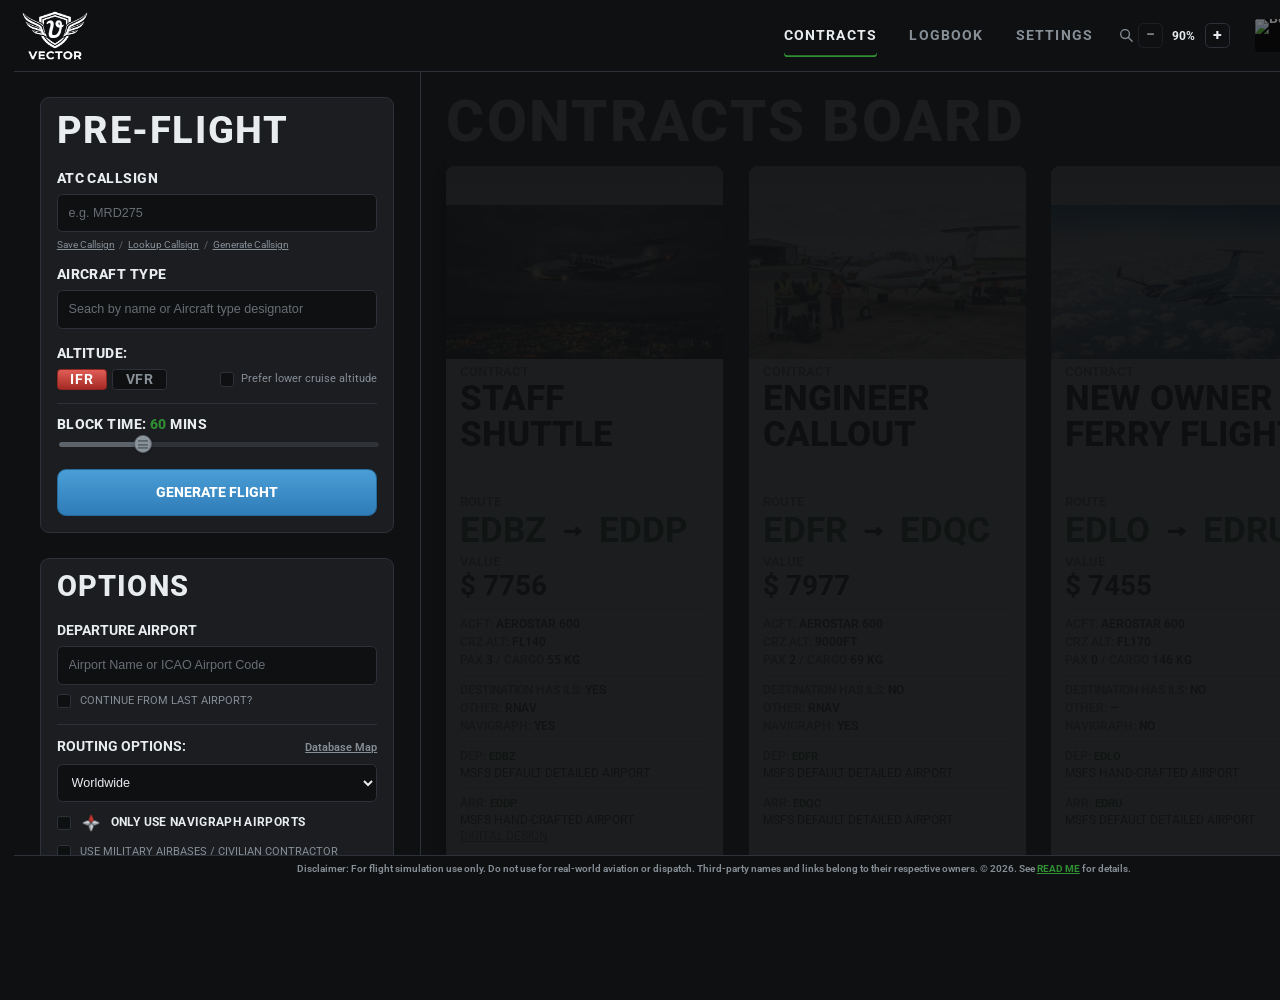
==== commit ed4bd685: "Release v2.3.14 - add UI scale control and improve smaller-monitor layout" ====
--- a/index.html
+++ b/index.html
@@ -30,7 +30,7 @@
 })();
 </script>
 </head>
-<body>
+<body class="ui-scale-active">
 <div class="app-shell">
 <header class="board-topbar" aria-label="VECTOR main navigation">
     <button type="button" class="board-topbar-logo-btn" onclick="boardTabGo('contracts')" aria-label="VECTOR home - Contracts Board">
@@ -42,6 +42,15 @@
         <button type="button" id="boardTabLogbook" class="board-topbar-link" role="tab" aria-selected="false" onclick="boardTabGo('logbook')">LOGBOOK</button>
         <button type="button" id="boardTabSettings" class="board-topbar-link" role="tab" aria-selected="false" onclick="boardTabGo('settings')">SETTINGS</button>
     </nav>
+    <div class="board-ui-scale" role="group" aria-label="UI scale">
+        <svg class="board-ui-scale-icon" viewBox="0 0 24 24" aria-hidden="true" focusable="false">
+            <circle cx="10.5" cy="10.5" r="6.5"></circle>
+            <path d="M15.5 15.5L21 21"></path>
+        </svg>
+        <button type="button" id="uiScaleDownBtn" class="board-ui-scale-btn" onclick="adjustUiScale(-1)" aria-label="Zoom out">&minus;</button>
+        <output id="uiScaleValue" class="board-ui-scale-value" aria-live="polite">90%</output>
+        <button type="button" id="uiScaleUpBtn" class="board-ui-scale-btn" onclick="adjustUiScale(1)" aria-label="Zoom in">+</button>
+    </div>
     <a href="https://www.buymeacoffee.com/manicminer" target="_blank" rel="noopener noreferrer" class="board-topbar-bmc footer-bmc" aria-label="Buy Me a Coffee">
         <img src="https://cdn.buymeacoffee.com/buttons/v2/default-yellow.png" alt="Buy Me a Coffee" class="board-topbar-bmc-img">
     </a>
--- a/styles.css
+++ b/styles.css
@@ -76,6 +76,8 @@
             /* Topbar logo (55) + vertical padding (24) + rule (1) */
             --board-app-chrome-height: 80px;
             --board-heading-line-height: 48pt;
+            --ui-scale: 0.9;
+            --ui-scale-inverse: 1.1111111111;
             --board-main-content-width: calc(
                 (3 * var(--board-ticket-width))
                 + (2 * var(--board-ticket-gap))
@@ -210,6 +212,12 @@
             box-sizing: border-box;
             color-scheme: dark;
             overflow: hidden;
+            zoom: var(--ui-scale);
+        }
+        body.ui-scale-active {
+            height: calc(100svh * var(--ui-scale-inverse));
+            min-height: calc(100svh * var(--ui-scale-inverse));
+            max-height: calc(100svh * var(--ui-scale-inverse));
         }
         .app-shell {
             display: flex;
@@ -284,6 +292,55 @@
             align-items: center;
             gap: 36px;
             margin: 0;
+        }
+        .board-ui-scale {
+            display: inline-flex;
+            align-items: center;
+            gap: 4px;
+            color: var(--board-text-muted);
+            flex-shrink: 0;
+        }
+        .board-ui-scale-icon {
+            width: 18px;
+            height: 18px;
+            fill: none;
+            stroke: currentColor;
+            stroke-width: 2;
+            stroke-linecap: round;
+        }
+        .board-ui-scale-btn {
+            display: inline-flex;
+            align-items: center;
+            justify-content: center;
+            width: 28px !important;
+            height: 28px !important;
+            min-height: 0 !important;
+            margin: 0;
+            padding: 0 !important;
+            border: 1px solid var(--board-border) !important;
+            border-radius: var(--board-control-radius) !important;
+            background: transparent !important;
+            color: var(--board-text-primary) !important;
+            font-size: 18px !important;
+            font-weight: 700 !important;
+            line-height: 1 !important;
+            cursor: pointer;
+        }
+        .board-ui-scale-btn:hover:not(:disabled),
+        .board-ui-scale-btn:focus-visible {
+            border-color: var(--board-text-muted) !important;
+            color: var(--color-link-readme) !important;
+        }
+        .board-ui-scale-btn:disabled {
+            opacity: var(--board-control-disabled-opacity);
+            cursor: default;
+        }
+        .board-ui-scale-value {
+            min-width: 38px;
+            color: var(--board-text-primary);
+            font-size: 13px;
+            font-weight: 700;
+            text-align: center;
         }
         .board-topbar-link {
             background: transparent;
@@ -1764,14 +1821,14 @@
             font-weight: inherit;
         }
         #logbookTable .lb-date {
-            width: 10%;
+            width: 9%;
             white-space: nowrap;
         }
         /* Consolidated: merged with the later duplicate #logbookTable .lb-route rule, which set
            width/max-width: 104px (same specificity, later in source, so it was the effective value). */
         #logbookTable .lb-route {
-            width: 104px;
-            max-width: 104px;
+            width: 110px;
+            max-width: 110px;
             white-space: nowrap;
             padding-right: 2px;
         }
@@ -1791,16 +1848,16 @@
             white-space: nowrap;
         }
         #logbookTable .lb-time {
-            width: 52px;
-            max-width: 52px;
+            width: 45px;
+            max-width: 45px;
             white-space: nowrap;
-            text-align: left;
+            text-align: center;
             padding-left: 4px;
             padding-right: 2px;
         }
         #logbookTable .lb-action {
-            width: 60px;
-            max-width: 60px;
+            width: 50px;
+            max-width: 50px;
             text-align: center;
             white-space: nowrap;
         }
@@ -2315,7 +2372,7 @@
         #contractsBoardPanel::after {
             content: "";
             position: absolute;
-            inset: 0;
+            inset: 0 0 -1px 0;
             z-index: 30;
             background: rgba(15, 16, 18, 0.94);
             pointer-events: none;
@@ -2531,7 +2588,7 @@
             flex-wrap: nowrap;
             align-items: flex-start;
             gap: var(--board-ticket-gap);
-            padding-bottom: var(--board-ticket-stack-peek);
+            padding-bottom: 0;
             transition: opacity 0.12s ease;
         }
         .contracts-ticket-grid.is-dealing .contract-ticket-slot {
@@ -2563,11 +2620,12 @@
             width: var(--board-ticket-width);
             max-width: var(--board-ticket-width);
             flex: 0 0 var(--board-ticket-width);
-            padding-bottom: var(--board-ticket-stack-peek);
+            padding-bottom: 0;
             isolation: isolate;
         }
         .contract-ticket-slot::before,
         .contract-ticket-slot::after {
+            display: none;
             content: "";
             position: absolute;
             left: 2.5%;
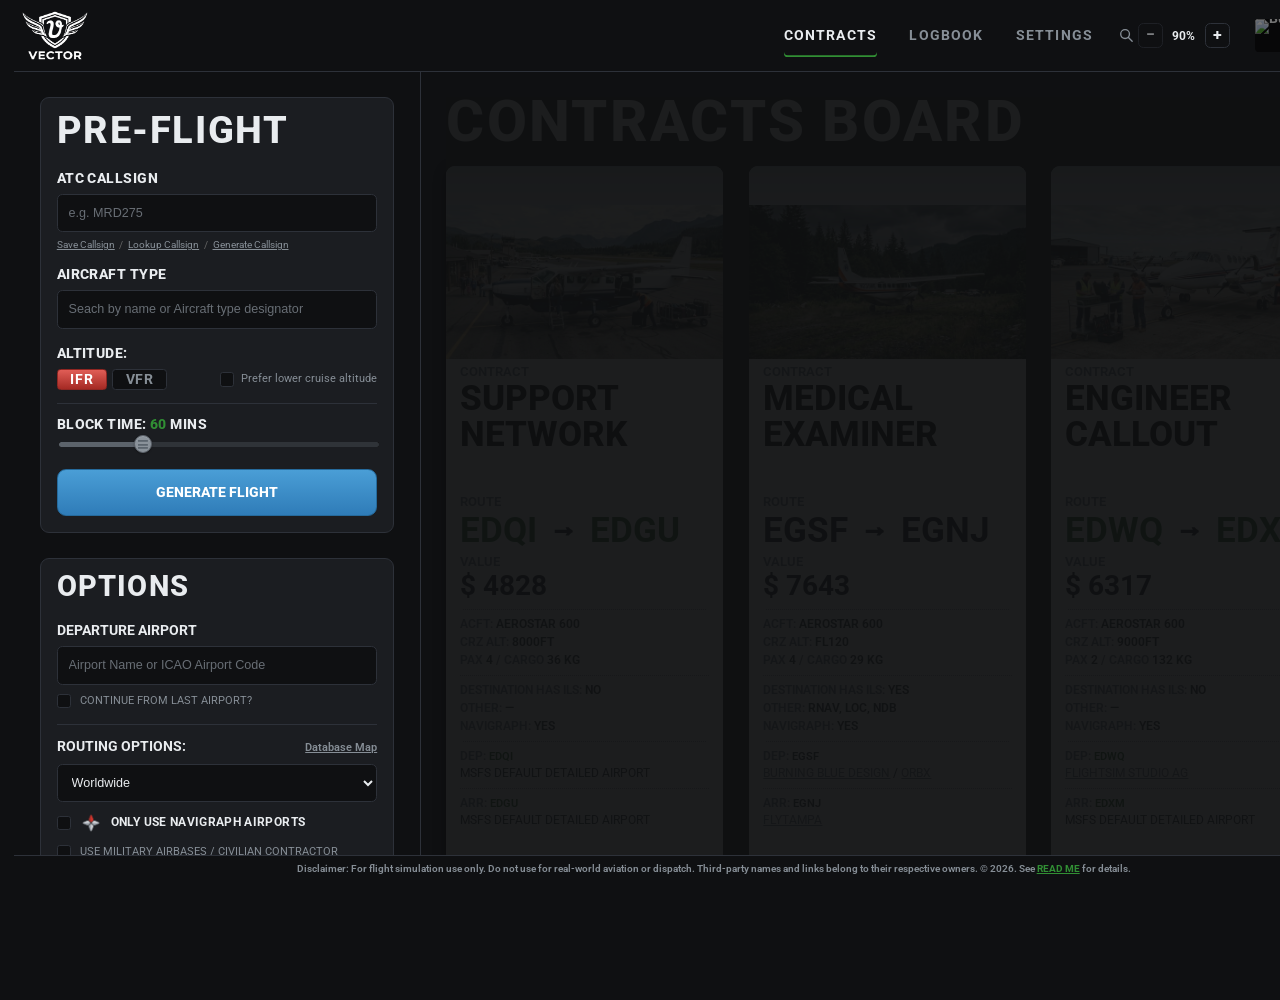
==== commit 99e1c671: "v2.4.0: add Bonanza A36/A36TC with assignments, new map card, mission briefing tweak" ====
--- a/index.html
+++ b/index.html
@@ -29,6 +29,29 @@
     document.write('<script src="' + loaderUrl + '"><\/script>');
 })();
 </script>
+<style>
+    .flight-briefing-panel { display:none; position:absolute; z-index:4; top:0; left:calc(308px + var(--board-ticket-gap)); width:calc(616px + var(--board-ticket-gap)); height:840px; box-sizing:border-box; overflow:hidden; flex-direction:column; border:0; border-radius:var(--board-ticket-radius); background:var(--board-bg-ticket); color:var(--board-ticket-text); }
+    .flight-briefing-panel.is-visible { display:flex; }
+    .flight-briefing-stripe { height:42px; flex:0 0 42px; border-top:1px solid #aeb7be; background:linear-gradient(to bottom,#aeb7be 0%,#d0d6d9 100%); }
+    .flight-briefing-panel.is-military .flight-briefing-stripe { border-top-color:var(--military-ticket-accent-bottom); background:linear-gradient(to bottom,var(--military-ticket-accent-bottom) 0%,var(--military-ticket-accent-top) 100%); }
+    .flight-briefing-head { display:flex; justify-content:space-between; gap:18px; padding:17px 22px 10px; }
+    .flight-briefing-head h3 { margin:0; color:var(--board-ticket-text); font-size:20px; }
+    .flight-briefing-route { margin:3px 0 0; color:var(--board-ticket-muted); font-size:12px; }
+    .flight-briefing-refresh { align-self:start; width:auto !important; min-width:0; padding:8px 10px; border:1px solid #87919a; border-radius:5px; background:#f7f8f9; color:#242b31; font:700 12px var(--board-ticket-font); white-space:nowrap; cursor:pointer; }
+    .flight-briefing-content { display:grid; grid-template-rows:450px minmax(0,1fr); gap:14px; flex:1; min-height:0; padding:0 22px 22px; }
+    .flight-route-map { position:relative; overflow:hidden; border:1px solid #dfe4e8; border-radius:7px; background:#fafbfc; }
+    #flightBriefingMap { position:absolute; inset:0; width:100%; height:100%; }
+    .flight-briefing-north { position:absolute; top:16px; right:16px; z-index:3; width:25px; pointer-events:none; }
+    .flight-route-marker { width:10px; height:10px; border:3px solid #20242a; border-radius:50%; background:#fff; }
+    .flight-route-marker span { position:absolute; padding:2px 5px; border:1px solid #20242a; border-radius:3px; background:#fff; color:#20242a; font:700 12px var(--board-ticket-font); white-space:nowrap; }
+    .flight-weather-grid { display:grid; grid-template-columns:repeat(2,minmax(0,1fr)); gap:14px; }
+    .flight-metar { overflow:hidden; border:1px solid #dfe4e8; border-radius:7px; background:#dde1e5; }
+    .flight-metar-head { display:flex; align-items:center; padding:10px 12px; color:#fff; background:#303940; font-weight:700; letter-spacing:.05em; }
+    .flight-category { display:inline-block; margin-left:6px; padding:2px 5px; border-radius:3px; color:#fff; font-size:10px; letter-spacing:.06em; } .flight-category.vfr{background:#2e8d45}.flight-category.mvfr{background:#3976b8}.flight-category.ifr{background:#b74646}.flight-category.lifr{background:#7753a2}.flight-category.na{background:#6d7780}
+    .flight-metar-body { padding:11px 12px; font-size:12px; }.flight-metar-body dl{display:grid;grid-template-columns:48px 1fr;gap:5px 8px;margin:0}.flight-metar-body dt{color:#67717a;font-size:10px;font-weight:700;letter-spacing:.07em}.flight-metar-body dd{margin:0}.flight-metar-time{margin:0 0 8px;color:var(--board-ticket-muted);font-size:11px}.flight-metar-raw{margin:10px 0 0;padding-top:9px;border-top:1px solid #dfe4e8;color:#66707a;font:10px/1.35 Consolas,monospace;word-break:break-word}.flight-metar-loading,.flight-metar-error{color:var(--board-ticket-muted);font-size:12px}.flight-metar-error{color:#a63f3f}
+    .contract-ticket.is-selected .contract-ticket-export::before { z-index:1; }
+    .contract-ticket.is-selected .contract-ticket-export::after { top:-64px; height:64px; z-index:0; background:linear-gradient(to bottom,rgba(0,0,0,0) 0%,rgba(0,0,0,.38) 100%); }
+</style>
 </head>
 <body class="ui-scale-active">
 <div class="app-shell">
@@ -358,6 +381,8 @@
     </div>
 </div>
 
+<section id="flightBriefingPanel" class="flight-briefing-panel" aria-label="Flight briefing"></section>
+
 <div id="logbookPanel" class="settings-panel settings-group board-logbook">
         <h3>PILOT LOGBOOK</h3>
         <div class="logbook-sheet">
--- a/styles.css
+++ b/styles.css
@@ -2559,7 +2559,7 @@
             position: absolute;
             inset: 0;
             z-index: 25;
-            background: rgba(15, 16, 18, 0.62);
+            background: rgba(15, 16, 18, 0.70);
             border-radius: inherit;
             pointer-events: none;
             opacity: 0;
@@ -2680,7 +2680,6 @@
             will-change: transform;
         }
         .contract-ticket-slot:hover .contract-ticket:not(.is-dimmed):not(.is-selected) {
-            transform: translateY(-8px);
             box-shadow: 0 16px 32px rgba(0, 0, 0, 0.38);
         }
         .contract-ticket.is-selected {
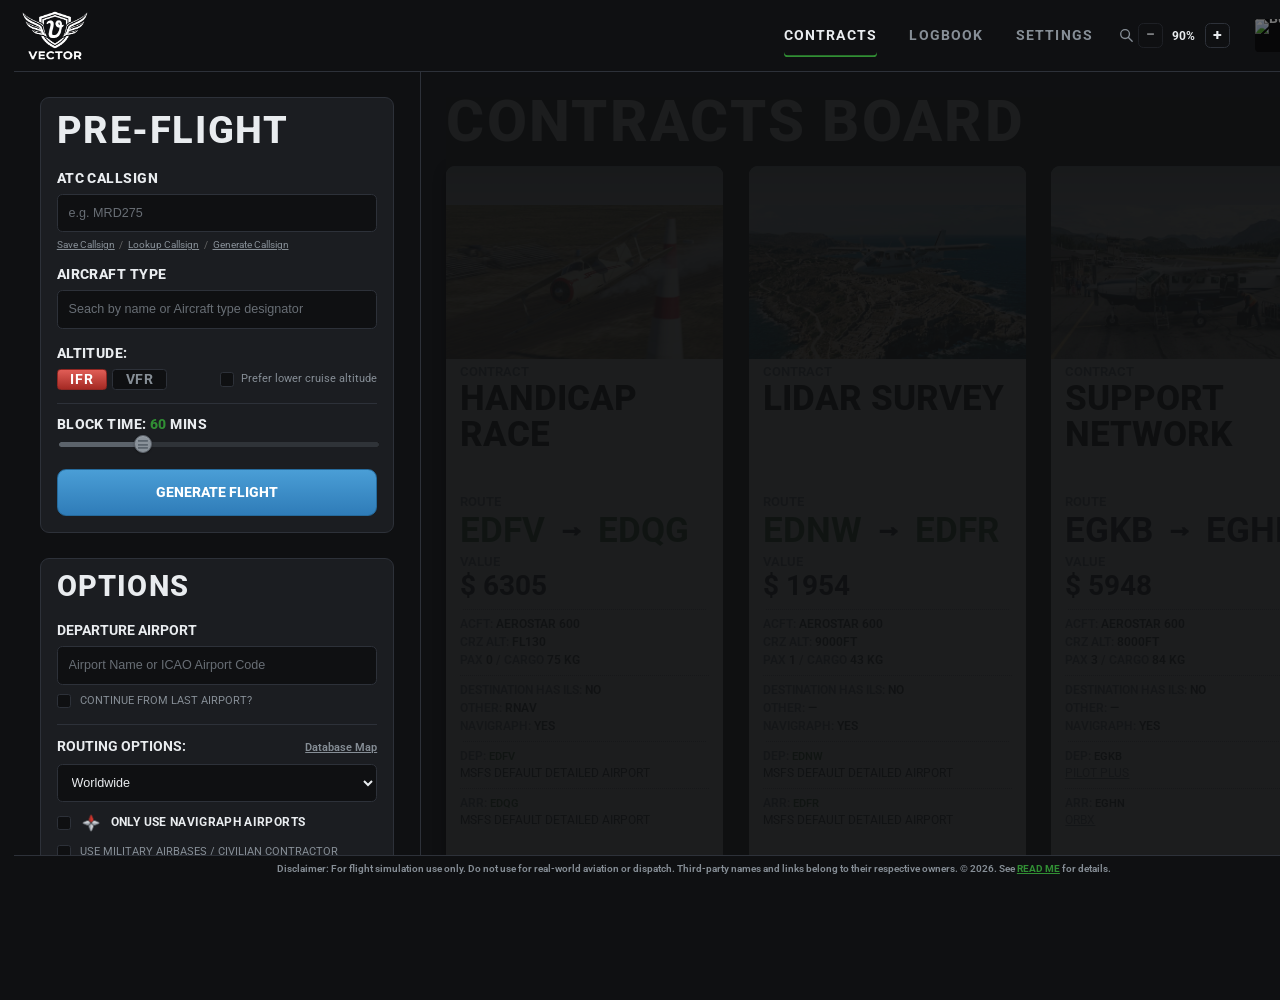
==== commit 6f7f6c52: "Release v2.4.3 — map card optimisations" ====
--- a/index.html
+++ b/index.html
@@ -29,29 +29,6 @@
     document.write('<script src="' + loaderUrl + '"><\/script>');
 })();
 </script>
-<style>
-    .flight-briefing-panel { display:none; position:absolute; z-index:4; top:0; left:calc(308px + var(--board-ticket-gap)); width:calc(616px + var(--board-ticket-gap)); height:840px; box-sizing:border-box; overflow:hidden; flex-direction:column; border:0; border-radius:var(--board-ticket-radius); background:var(--board-bg-ticket); color:var(--board-ticket-text); }
-    .flight-briefing-panel.is-visible { display:flex; }
-    .flight-briefing-stripe { height:42px; flex:0 0 42px; border-top:1px solid #aeb7be; background:linear-gradient(to bottom,#aeb7be 0%,#d0d6d9 100%); }
-    .flight-briefing-panel.is-military .flight-briefing-stripe { border-top-color:var(--military-ticket-accent-bottom); background:linear-gradient(to bottom,var(--military-ticket-accent-bottom) 0%,var(--military-ticket-accent-top) 100%); }
-    .flight-briefing-head { display:flex; justify-content:space-between; gap:18px; padding:17px 22px 10px; }
-    .flight-briefing-head h3 { margin:0; color:var(--board-ticket-text); font-size:20px; }
-    .flight-briefing-route { margin:3px 0 0; color:var(--board-ticket-muted); font-size:12px; }
-    .flight-briefing-refresh { align-self:start; width:auto !important; min-width:0; padding:8px 10px; border:1px solid #87919a; border-radius:5px; background:#f7f8f9; color:#242b31; font:700 12px var(--board-ticket-font); white-space:nowrap; cursor:pointer; }
-    .flight-briefing-content { display:grid; grid-template-rows:450px minmax(0,1fr); gap:14px; flex:1; min-height:0; padding:0 22px 22px; }
-    .flight-route-map { position:relative; overflow:hidden; border:1px solid #dfe4e8; border-radius:7px; background:#fafbfc; }
-    #flightBriefingMap { position:absolute; inset:0; width:100%; height:100%; }
-    .flight-briefing-north { position:absolute; top:16px; right:16px; z-index:3; width:25px; pointer-events:none; }
-    .flight-route-marker { width:10px; height:10px; border:3px solid #20242a; border-radius:50%; background:#fff; }
-    .flight-route-marker span { position:absolute; padding:2px 5px; border:1px solid #20242a; border-radius:3px; background:#fff; color:#20242a; font:700 12px var(--board-ticket-font); white-space:nowrap; }
-    .flight-weather-grid { display:grid; grid-template-columns:repeat(2,minmax(0,1fr)); gap:14px; }
-    .flight-metar { overflow:hidden; border:1px solid #dfe4e8; border-radius:7px; background:#dde1e5; }
-    .flight-metar-head { display:flex; align-items:center; padding:10px 12px; color:#fff; background:#303940; font-weight:700; letter-spacing:.05em; }
-    .flight-category { display:inline-block; margin-left:6px; padding:2px 5px; border-radius:3px; color:#fff; font-size:10px; letter-spacing:.06em; } .flight-category.vfr{background:#2e8d45}.flight-category.mvfr{background:#3976b8}.flight-category.ifr{background:#b74646}.flight-category.lifr{background:#7753a2}.flight-category.na{background:#6d7780}
-    .flight-metar-body { padding:11px 12px; font-size:12px; }.flight-metar-body dl{display:grid;grid-template-columns:48px 1fr;gap:5px 8px;margin:0}.flight-metar-body dt{color:#67717a;font-size:10px;font-weight:700;letter-spacing:.07em}.flight-metar-body dd{margin:0}.flight-metar-time{margin:0 0 8px;color:var(--board-ticket-muted);font-size:11px}.flight-metar-raw{margin:10px 0 0;padding-top:9px;border-top:1px solid #dfe4e8;color:#66707a;font:10px/1.35 Consolas,monospace;word-break:break-word}.flight-metar-loading,.flight-metar-error{color:var(--board-ticket-muted);font-size:12px}.flight-metar-error{color:#a63f3f}
-    .contract-ticket.is-selected .contract-ticket-export::before { z-index:1; }
-    .contract-ticket.is-selected .contract-ticket-export::after { top:-64px; height:64px; z-index:0; background:linear-gradient(to bottom,rgba(0,0,0,0) 0%,rgba(0,0,0,.38) 100%); }
-</style>
 </head>
 <body class="ui-scale-active">
 <div class="app-shell">
@@ -381,7 +358,7 @@
     </div>
 </div>
 
-<section id="flightBriefingPanel" class="flight-briefing-panel" aria-label="Flight briefing"></section>
+<section id="flightBriefingPanel" class="flight-briefing-panel" aria-label="Flight Briefing"></section>
 
 <div id="logbookPanel" class="settings-panel settings-group board-logbook">
         <h3>PILOT LOGBOOK</h3>
--- a/styles.css
+++ b/styles.css
@@ -65,6 +65,8 @@
             /* Match gap between tickets to space from sidebar divider → left ticket */
             --board-ticket-gap: var(--board-main-pad-x);
             --board-ticket-radius: 10px;
+            --board-ticket-stripe-height: 44px; /* contract-ticket-export::before stripe height (near the export/buttons panel); must reach the panel's own top edge (0) with a small overlap so no gap exposes the ticket body content behind it */
+            --board-ticket-header-strip-height: 42px; /* contract-ticket-photo-wrap::before + flight-briefing-stripe: header strip at the very top of the card, must match */
             --board-ticket-stack-step: 18px;
             --board-ticket-stack-peek: calc(var(--board-ticket-stack-step) * 2);
             --board-ticket-rule-width: 98%;
@@ -1109,7 +1111,6 @@
             bottom: 0;
             z-index: 30;
             flex-shrink: 0;
-            width: 100%;
             box-sizing: border-box;
             margin: 0;
             padding: 8px var(--board-main-pad-x) var(--board-footer-bottom-inset);
@@ -2716,7 +2717,7 @@
             position: relative;
             overflow: hidden;
             flex-shrink: 0;
-            padding-top: 42px; /* Reserve the header strip above, rather than over, the mission image. */
+            padding-top: var(--board-ticket-header-strip-height); /* Reserve the header strip above, rather than over, the mission image. */
             border-bottom: none;
         }
         .contract-ticket-photo-wrap::before {
@@ -2725,7 +2726,7 @@
             left: 0;
             right: 0;
             top: 0;
-            height: 42px;
+            height: var(--board-ticket-header-strip-height);
             /* Subtle single-gradient silver header strip; does not alter photo height. */
             background: linear-gradient(to bottom, #aeb7be 0%, #d0d6d9 100%);
             z-index: 1;
@@ -3481,29 +3482,33 @@
             top: -42px;
             left: 0;
             right: 0;
-            height: 44px;
+            height: var(--board-ticket-stripe-height);
             box-sizing: border-box;
             border-radius: var(--board-ticket-radius) var(--board-ticket-radius) 0 0;
             border-top: 1px solid #aeb7be;
             background: linear-gradient(to bottom, #aeb7be 0%, #d0d6d9 100%);
+            z-index: 1;
             pointer-events: none;
         }
+        /* Drop shadow: a duplicate of the stripe's own shape (same width, height, and
+           rounded top corners), solid black at 50% opacity, offset 15px above the stripe's
+           own top edge, with a slight blur so the top edge isn't perfectly hard. */
         .contract-ticket.is-selected .contract-ticket-export::after {
             content: "";
             position: absolute;
-            top: -64px;
+            top: calc(-42px - 9px);
             left: 0;
             right: 0;
-            height: 22px;
-            background: linear-gradient(to bottom, rgba(0, 0, 0, 0) 0%, rgba(0, 0, 0, 0.12) 100%);
+            height: var(--board-ticket-stripe-height);
+            border-radius: var(--board-ticket-radius) var(--board-ticket-radius) 0 0;
+            z-index: 0;
+            background: rgba(0, 0, 0, 0.35);
+            filter: blur(2px);
             pointer-events: none;
         }
         .contract-ticket.is-military.is-selected .contract-ticket-export::before {
             border-top: 1px solid var(--military-ticket-accent-bottom);
             background: linear-gradient(to bottom, var(--military-ticket-accent-bottom) 0%, var(--military-ticket-accent-top) 100%);
-        }
-        .contract-ticket.is-military.is-selected .contract-ticket-export::after {
-            background: linear-gradient(to bottom, rgba(0, 0, 0, 0) 0%, rgba(0, 0, 0, 0.2) 100%);
         }
         .contract-ticket.is-military.is-selected .contract-ticket-export {
             background: var(--military-ticket-body, var(--bg-ticket-military));
@@ -4187,3 +4192,29 @@
         .ticket-fx-preview-crt-regional { font-family: "Segoe UI", "Helvetica Neue", Helvetica, Arial, sans-serif; font-weight: 400; letter-spacing: .02em; color: #8ecae6; background: #030812; text-shadow: none; }
         .ticket-fx-preview-crt-starship { font-family: "Courier New", Courier, monospace; font-weight: 400; letter-spacing: .03em; color: #4ade80; background: #040a0e; text-shadow: none; }
         .ticket-fx-preview-crt-helicopter { font-family: "Arial Narrow", "Roboto Condensed", "Segoe UI", sans-serif; font-weight: 400; letter-spacing: .08em; color: #c5d89a; background: #11160e; text-shadow: 0 0 5px rgba(178,208,126,.42); }
+
+        /* ==================== MAP CARD VISUAL SETTINGS ==================== */
+        /* Moved from index.html inline <style> block (was lines 32-54). */
+        .flight-briefing-panel { display:none; position:absolute; z-index:4; top:0; left:calc(308px + var(--board-ticket-gap)); width:calc(616px + var(--board-ticket-gap)); height:840px; box-sizing:border-box; overflow:hidden; flex-direction:column; border:0; border-radius:var(--board-ticket-radius); background:var(--board-bg-ticket); color:var(--board-ticket-text); }
+        .flight-briefing-panel.is-visible { display:flex; }
+        .flight-briefing-stripe { height:var(--board-ticket-header-strip-height); flex:0 0 var(--board-ticket-header-strip-height); background:linear-gradient(to bottom,#aeb7be 0%,#d0d6d9 100%); }
+        .flight-briefing-panel.is-military .flight-briefing-stripe { background:linear-gradient(to bottom,var(--military-ticket-accent-bottom) 0%,var(--military-ticket-accent-top) 100%); }
+        .flight-briefing-head { display:flex; justify-content:space-between; gap:18px; padding:17px 22px 10px; }
+        .flight-briefing-head h3 { margin:0; color:var(--board-ticket-text); font-size:20px; }
+        .flight-briefing-route { margin:3px 0 0; color:var(--board-ticket-muted); font-size:14px; }
+        /* Styled to match the Save/Lookup/Generate Callsign links (.callsign-actions a.link-inline):
+           plain inline text link, no button chrome, muted colour with green hover. */
+        .flight-briefing-refresh { align-self:start; width:auto !important; min-width:0; height:auto !important; margin-top:4px; padding:0 !important; border:none !important; border-radius:0 !important; background:none !important; color:var(--board-ticket-muted) !important; text-decoration:underline; font:400 11px var(--board-ticket-font) !important; white-space:nowrap; cursor:pointer; }
+        .flight-briefing-refresh:hover { background:none !important; color:var(--color-link-readme) !important; }
+        .flight-briefing-content { display:grid; grid-template-rows:450px minmax(0,1fr); gap:14px; flex:1; min-height:0; padding:0 22px 22px; }
+        .flight-route-map { position:relative; overflow:hidden; border:1px solid #c9ced2; border-radius:7px; background:#fafbfc; }
+        #flightBriefingMap { position:absolute; inset:0; width:100%; height:100%; }
+        .flight-briefing-north { position:absolute; top:16px; right:16px; z-index:3; width:25px; pointer-events:none; }
+        .flight-route-marker { width:10px; height:10px; border:3px solid #20242a; border-radius:50%; background:#fff; }
+        .flight-route-marker span { position:absolute; padding:2px 5px; border:1px solid #20242a; border-radius:3px; background:#fff; color:#20242a; font:700 12px var(--board-ticket-font); white-space:nowrap; }
+        .flight-weather-grid { display:grid; grid-template-columns:repeat(2,minmax(0,1fr)); gap:14px; margin-top:4px; }
+        .flight-metar { overflow:hidden; border:1px solid #dfe4e8; border-radius:7px; background:#dde1e5; }
+        .flight-metar-head { display:flex; align-items:center; padding:10px 12px; color:#fff; background:#303940; font-weight:700; letter-spacing:.05em; }
+        .flight-category { display:inline-block; margin-left:6px; padding:2px 5px; border-radius:3px; color:#fff; font-size:10px; letter-spacing:.06em; } .flight-category.vfr{background:#2e8d45}.flight-category.mvfr{background:#3976b8}.flight-category.ifr{background:#b74646}.flight-category.lifr{background:#7753a2}.flight-category.na{background:#6d7780}
+        .flight-metar-body { padding:11px 12px 25px; font-size:12px; }.flight-metar-body dl{display:grid;grid-template-columns:48px 1fr;gap:5px 8px;margin:0}.flight-metar-body dt{color:#67717a;font-size:11px;font-weight:700;letter-spacing:.07em}.flight-metar-body dd{margin:0}.flight-metar-time{margin:0 0 8px;color:var(--board-ticket-muted);font-size:11px}.flight-metar-raw{margin:10px 0 0;padding-top:9px;border-top:1px solid #dfe4e8;color:#66707a;font:11px/1.35 Consolas,monospace;word-break:break-word}.flight-metar-loading,.flight-metar-error{color:var(--board-ticket-muted);font-size:12px}.flight-metar-error{color:#a63f3f}
+        /* ==================== END MAP CARD VISUAL SETTINGS ==================== */
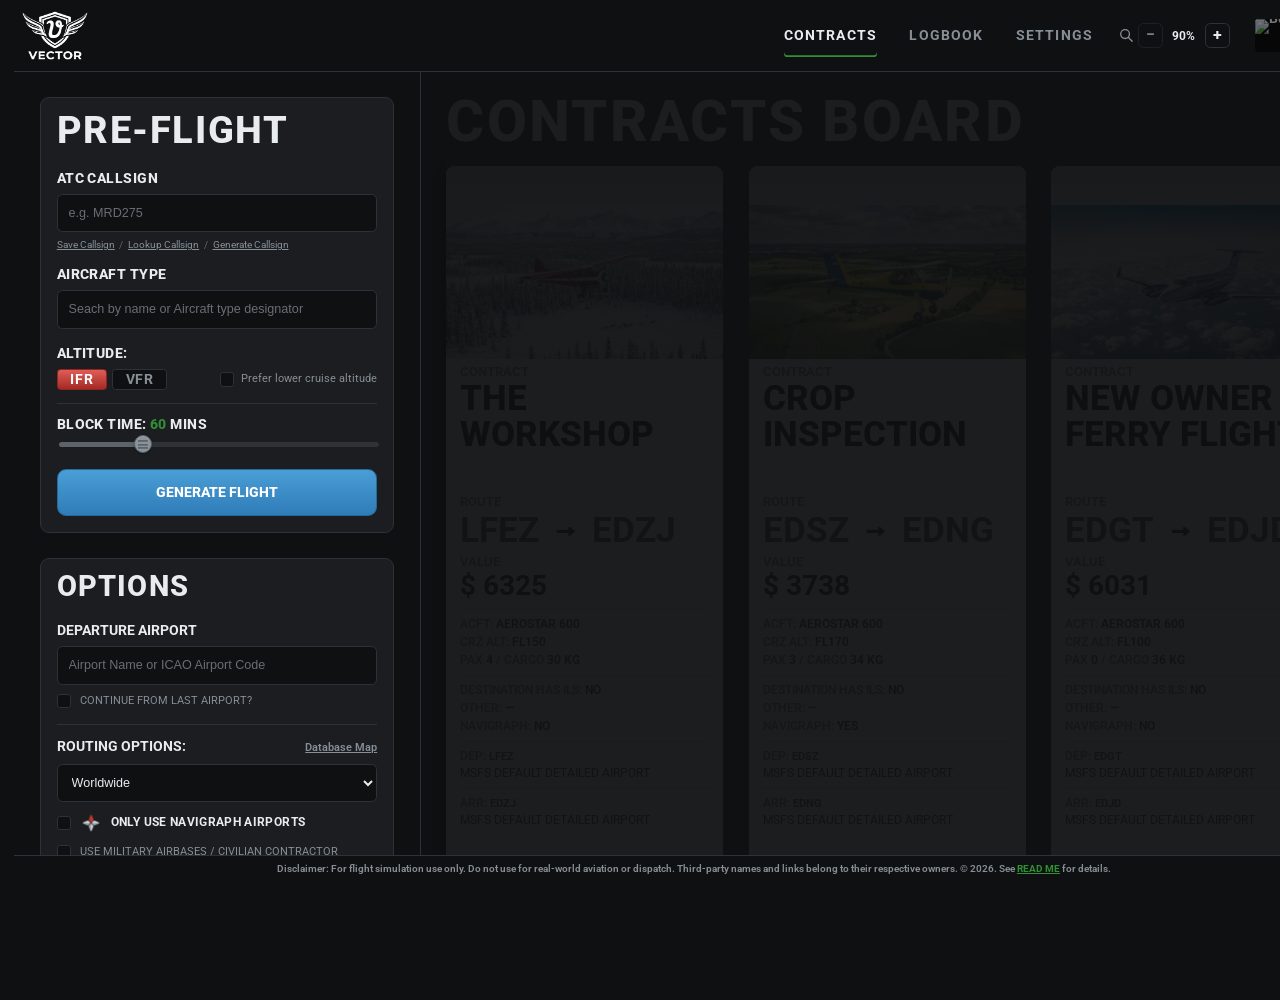
==== commit 28ffc49b: "Release v2.4.4 — fix stale styles.css cache" ====
--- a/index.html
+++ b/index.html
@@ -6,7 +6,6 @@
 	<link rel="preconnect" href="https://fonts.googleapis.com">
 	<link rel="preconnect" href="https://fonts.gstatic.com" crossorigin>
 	<link href="https://fonts.googleapis.com/css2?family=Roboto:wght@400;500;600;700&display=swap" rel="stylesheet">
-	<link rel="stylesheet" href="styles.css">
     <title>VECTOR - FLIGHT DISPATCH</title>
 	<link rel="icon" href="favicon/favicon.ico" sizes="any">
 	<link rel="icon" type="image/png" sizes="32x32" href="favicon/favicon-32x32.png">
@@ -19,13 +18,19 @@
 <script>
 (function () {
     var useFileProtocol = window.location.protocol === "file:";
+    var stylesUrl = useFileProtocol ? "styles.css" : ("styles.css?_=" + Date.now());
     var loaderUrl = useFileProtocol ? "loader.js" : ("loader.js?_=" + Date.now());
     if (!useFileProtocol) {
+        try {
+            stylesUrl = new URL("styles.css", window.location.href).toString();
+            stylesUrl += (stylesUrl.indexOf("?") === -1 ? "?" : "&") + "_=" + Date.now();
+        } catch (e) {}
         try {
             loaderUrl = new URL("loader.js", window.location.href).toString();
             loaderUrl += (loaderUrl.indexOf("?") === -1 ? "?" : "&") + "_=" + Date.now();
         } catch (e) {}
     }
+    document.write('<link rel="stylesheet" href="' + stylesUrl + '">');
     document.write('<script src="' + loaderUrl + '"><\/script>');
 })();
 </script>
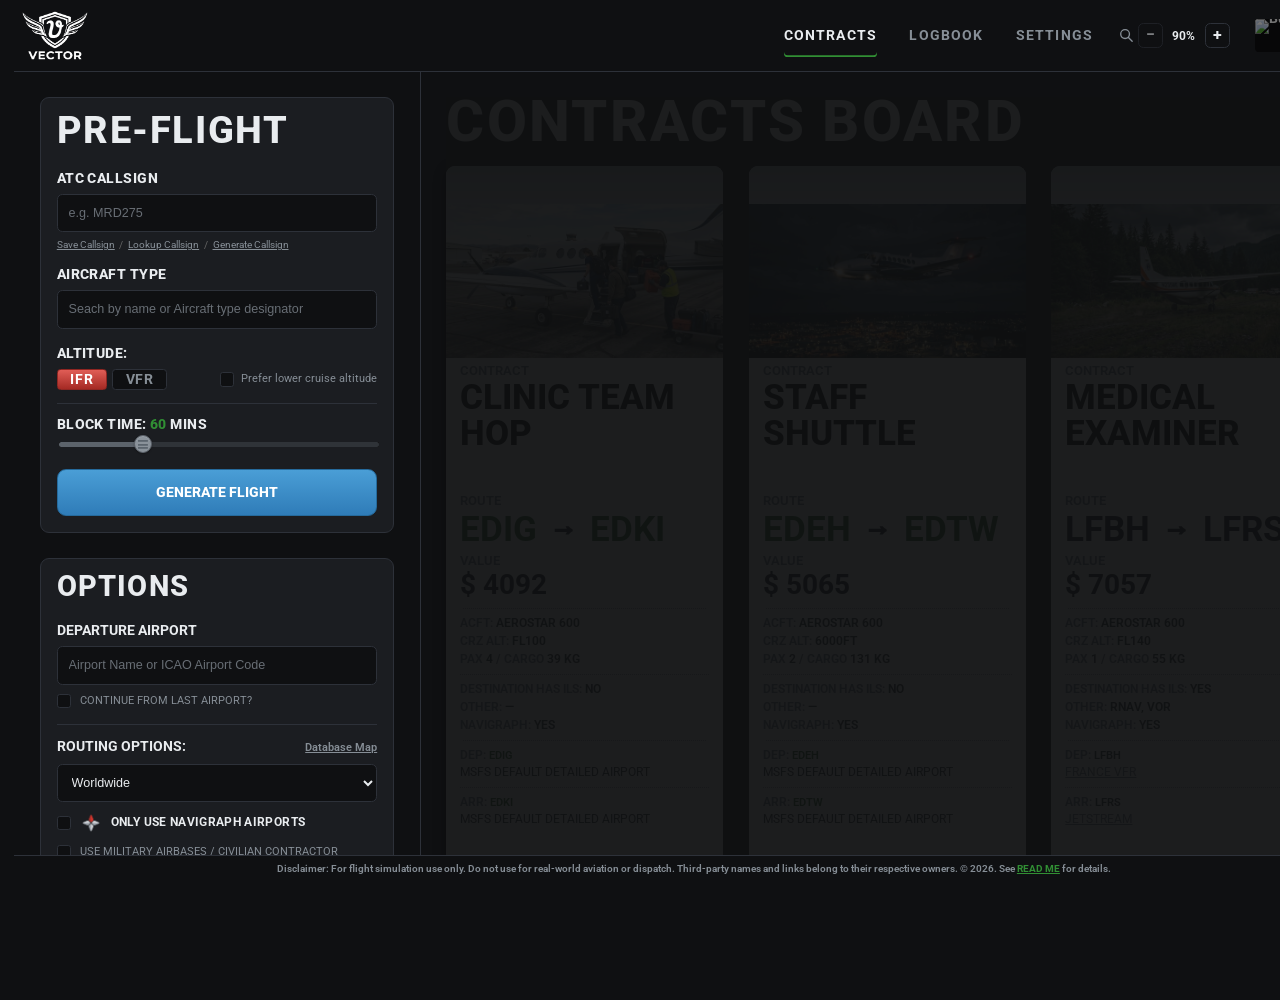
==== commit 61e04ffc: "fine tuning - job ticket mask etc" ====
--- a/index.html
+++ b/index.html
@@ -250,6 +250,7 @@
                 <div class="contract-ticket-actions">
                     <button type="button" class="contract-ticket-accept" data-role="accept" disabled>Accept Contract</button>
                     <div class="contract-ticket-export" data-role="export">
+                        <p class="contract-ticket-export-label" data-role="export-label">Select an option</p>
                         <a class="simbrief-btn dispatch-action-btn" data-role="simbrief" href="#" target="_blank" rel="noopener noreferrer"><img src="images/icon_navi_color.png" alt="" class="dispatch-action-btn-icon" aria-hidden="true">Send Plan to SimBrief</a>
                         <a class="simbrief-btn dispatch-action-btn" data-role="pln" href="#" style="cursor: pointer;"><img src="images/MSFS2024.png" alt="" class="dispatch-action-btn-icon" aria-hidden="true">Download MSFS.PLN</a>
                         <hr class="contract-ticket-export-rule" aria-hidden="true">
@@ -299,6 +300,7 @@
                 <div class="contract-ticket-actions">
                     <button type="button" class="contract-ticket-accept" data-role="accept" disabled>Accept Contract</button>
                     <div class="contract-ticket-export" data-role="export">
+                        <p class="contract-ticket-export-label" data-role="export-label">Select an option to proceed</p>
                         <a class="simbrief-btn dispatch-action-btn" data-role="simbrief" href="#" target="_blank" rel="noopener noreferrer"><img src="images/icon_navi_color.png" alt="" class="dispatch-action-btn-icon" aria-hidden="true">Send Plan to SimBrief</a>
                         <a class="simbrief-btn dispatch-action-btn" data-role="pln" href="#" style="cursor: pointer;"><img src="images/MSFS2024.png" alt="" class="dispatch-action-btn-icon" aria-hidden="true">Download MSFS.PLN</a>
                         <hr class="contract-ticket-export-rule" aria-hidden="true">
@@ -348,6 +350,7 @@
                 <div class="contract-ticket-actions">
                     <button type="button" class="contract-ticket-accept" data-role="accept" disabled>Accept Contract</button>
                     <div class="contract-ticket-export" data-role="export">
+                        <p class="contract-ticket-export-label" data-role="export-label">Select an option to proceed</p>
                         <a class="simbrief-btn dispatch-action-btn" data-role="simbrief" href="#" target="_blank" rel="noopener noreferrer"><img src="images/icon_navi_color.png" alt="" class="dispatch-action-btn-icon" aria-hidden="true">Send Plan to SimBrief</a>
                         <a class="simbrief-btn dispatch-action-btn" data-role="pln" href="#" style="cursor: pointer;"><img src="images/MSFS2024.png" alt="" class="dispatch-action-btn-icon" aria-hidden="true">Download MSFS.PLN</a>
                         <hr class="contract-ticket-export-rule" aria-hidden="true">
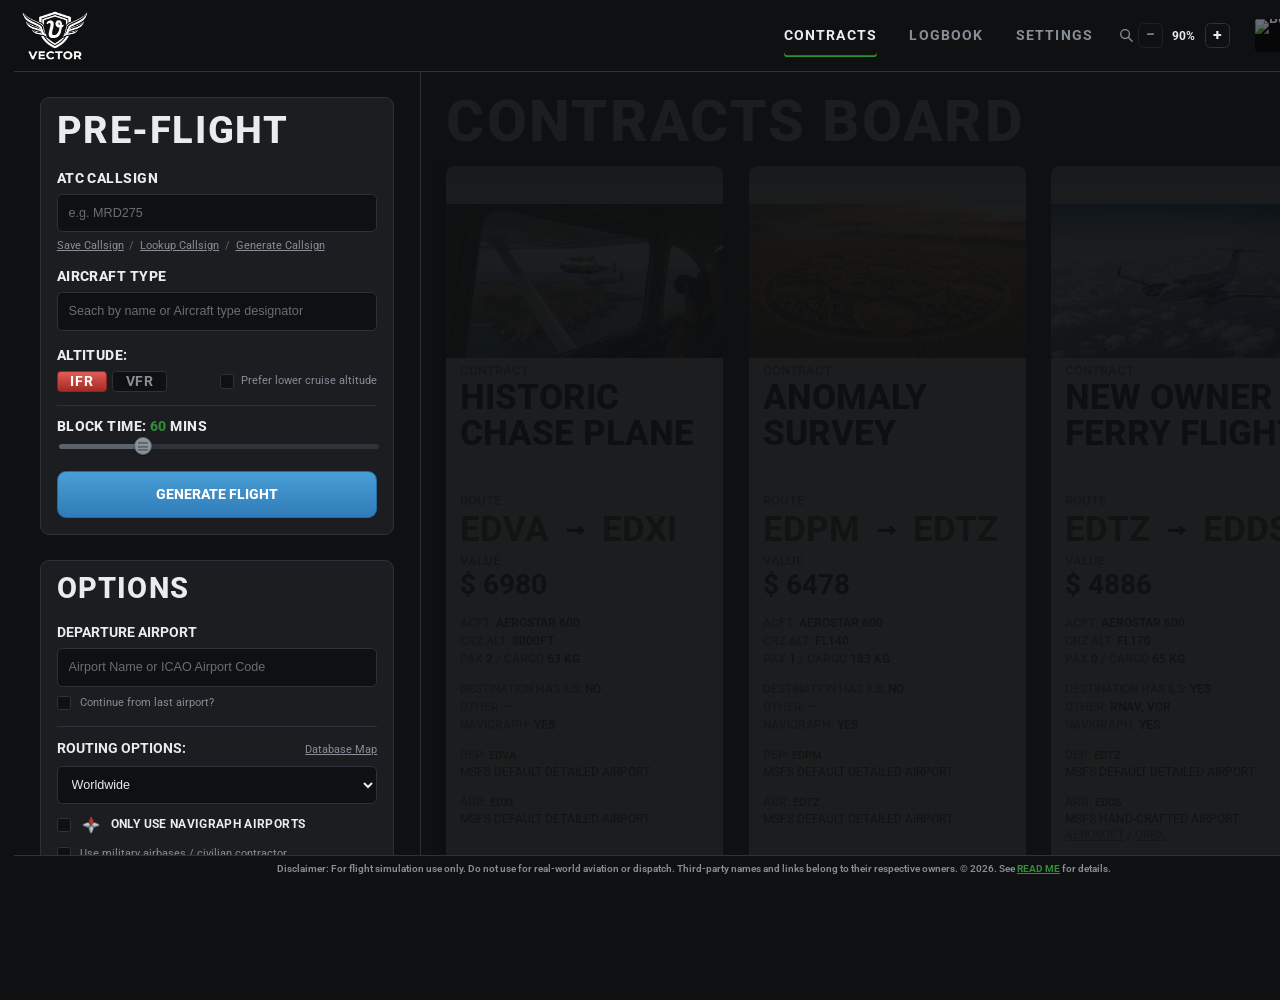
==== commit 4385f370: "Add map scale bar; per-leg METAR refresh and KACK scenery link fix" ====
--- a/index.html
+++ b/index.html
@@ -144,7 +144,7 @@
             </div>
             <div class="dispatch-form-field board-sidebar-checks">
                 <label class="checkbox-option checkbox-option--last-arrival" for="useLastArrivalToggle">
-                    <input type="checkbox" id="useLastArrivalToggle" onchange="toggleLastArrival()">CONTINUE FROM LAST AIRPORT?
+                    <input type="checkbox" id="useLastArrivalToggle" onchange="toggleLastArrival()">Continue from last airport?
                 </label>
             </div>
             <hr class="board-sidebar-navigraph-divider board-sidebar-navigraph-divider--bottom" aria-hidden="true">
@@ -192,7 +192,7 @@
                 </script>
             <div class="dispatch-form-field board-sidebar-checks">
                 <label class="checkbox-option" for="militaryBaseToggle">
-                    <input type="checkbox" id="militaryBaseToggle">USE MILITARY AIRBASES / CIVILIAN CONTRACTOR
+                    <input type="checkbox" id="militaryBaseToggle">Use military airbases / civilian contractor
                 </label>
             </div>
             <div class="board-sidebar-flourish" aria-hidden="true">
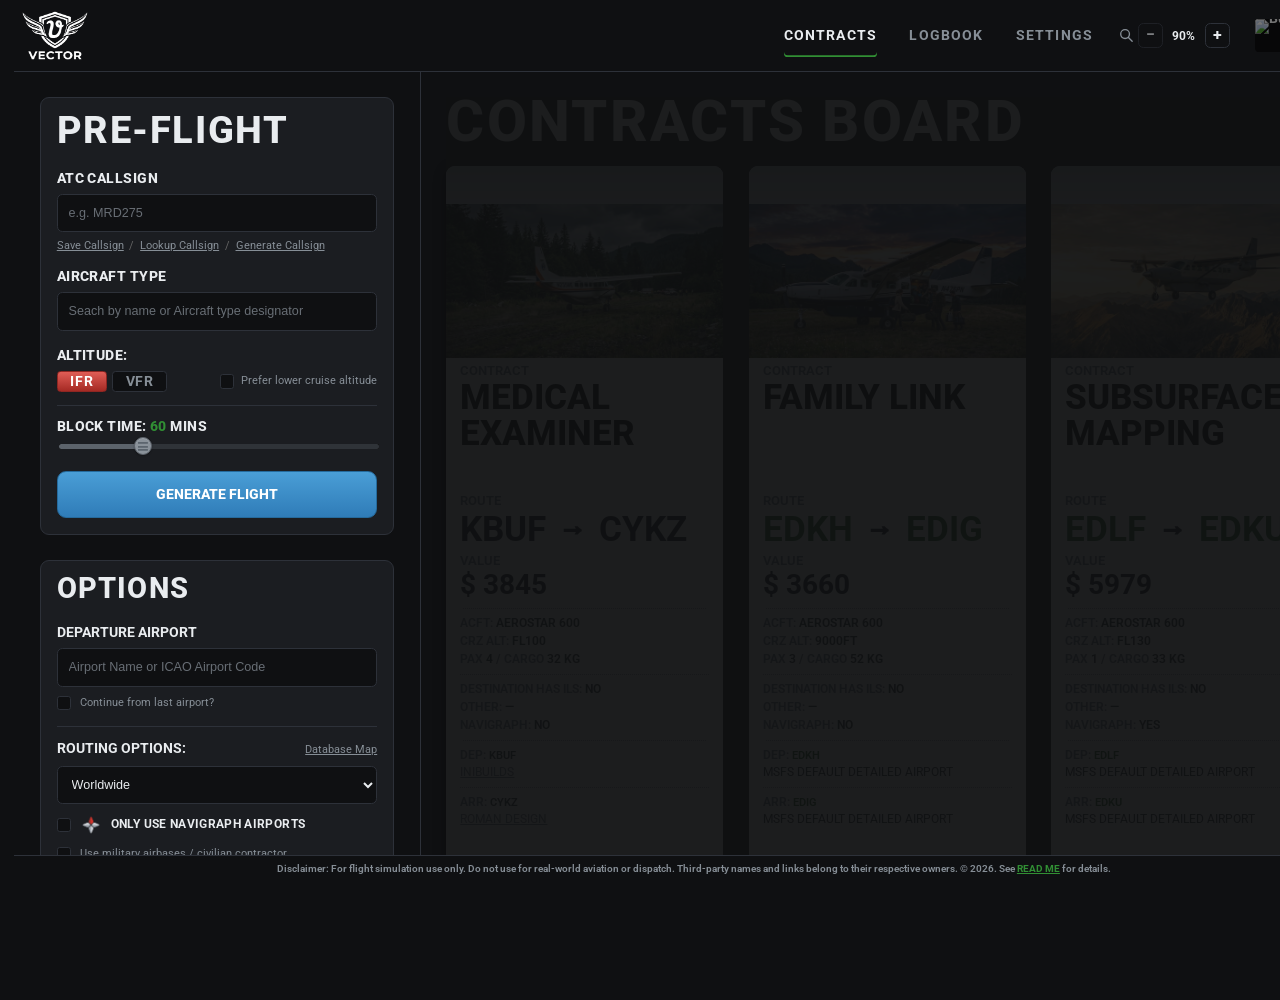
==== commit 26cc26c1: "Fix Add Custom Airport: accept 3-5 character ICAO codes, not just 4" ====
--- a/index.html
+++ b/index.html
@@ -477,7 +477,7 @@
 		<div class="form-grid-4">
             <div>
                 <label for="newIcao">Airport ICAO:</label>
-                <input type="text" id="newIcao" placeholder="e.g. EGLL" maxlength="4">
+                <input type="text" id="newIcao" placeholder="e.g. EGLL" maxlength="5">
             </div>
             <div>
                 <label for="newName">Airport Name:</label>
